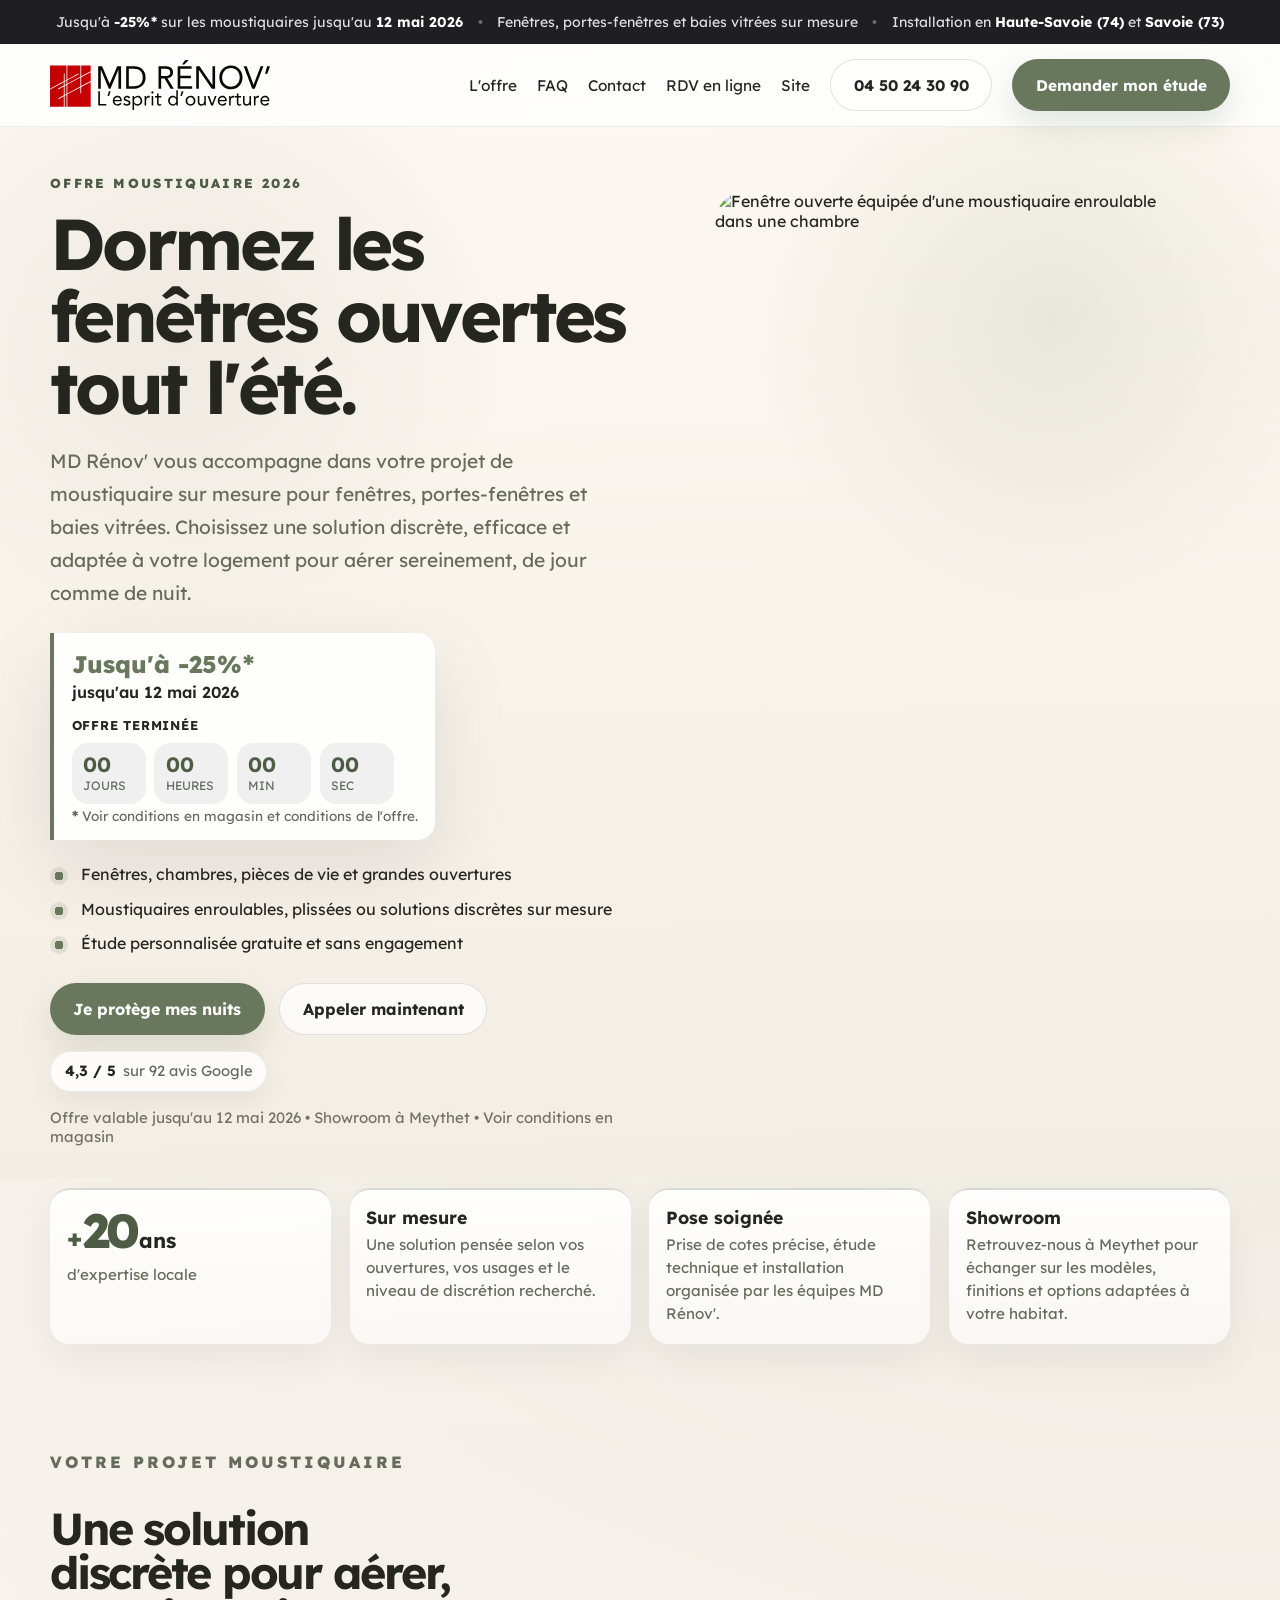
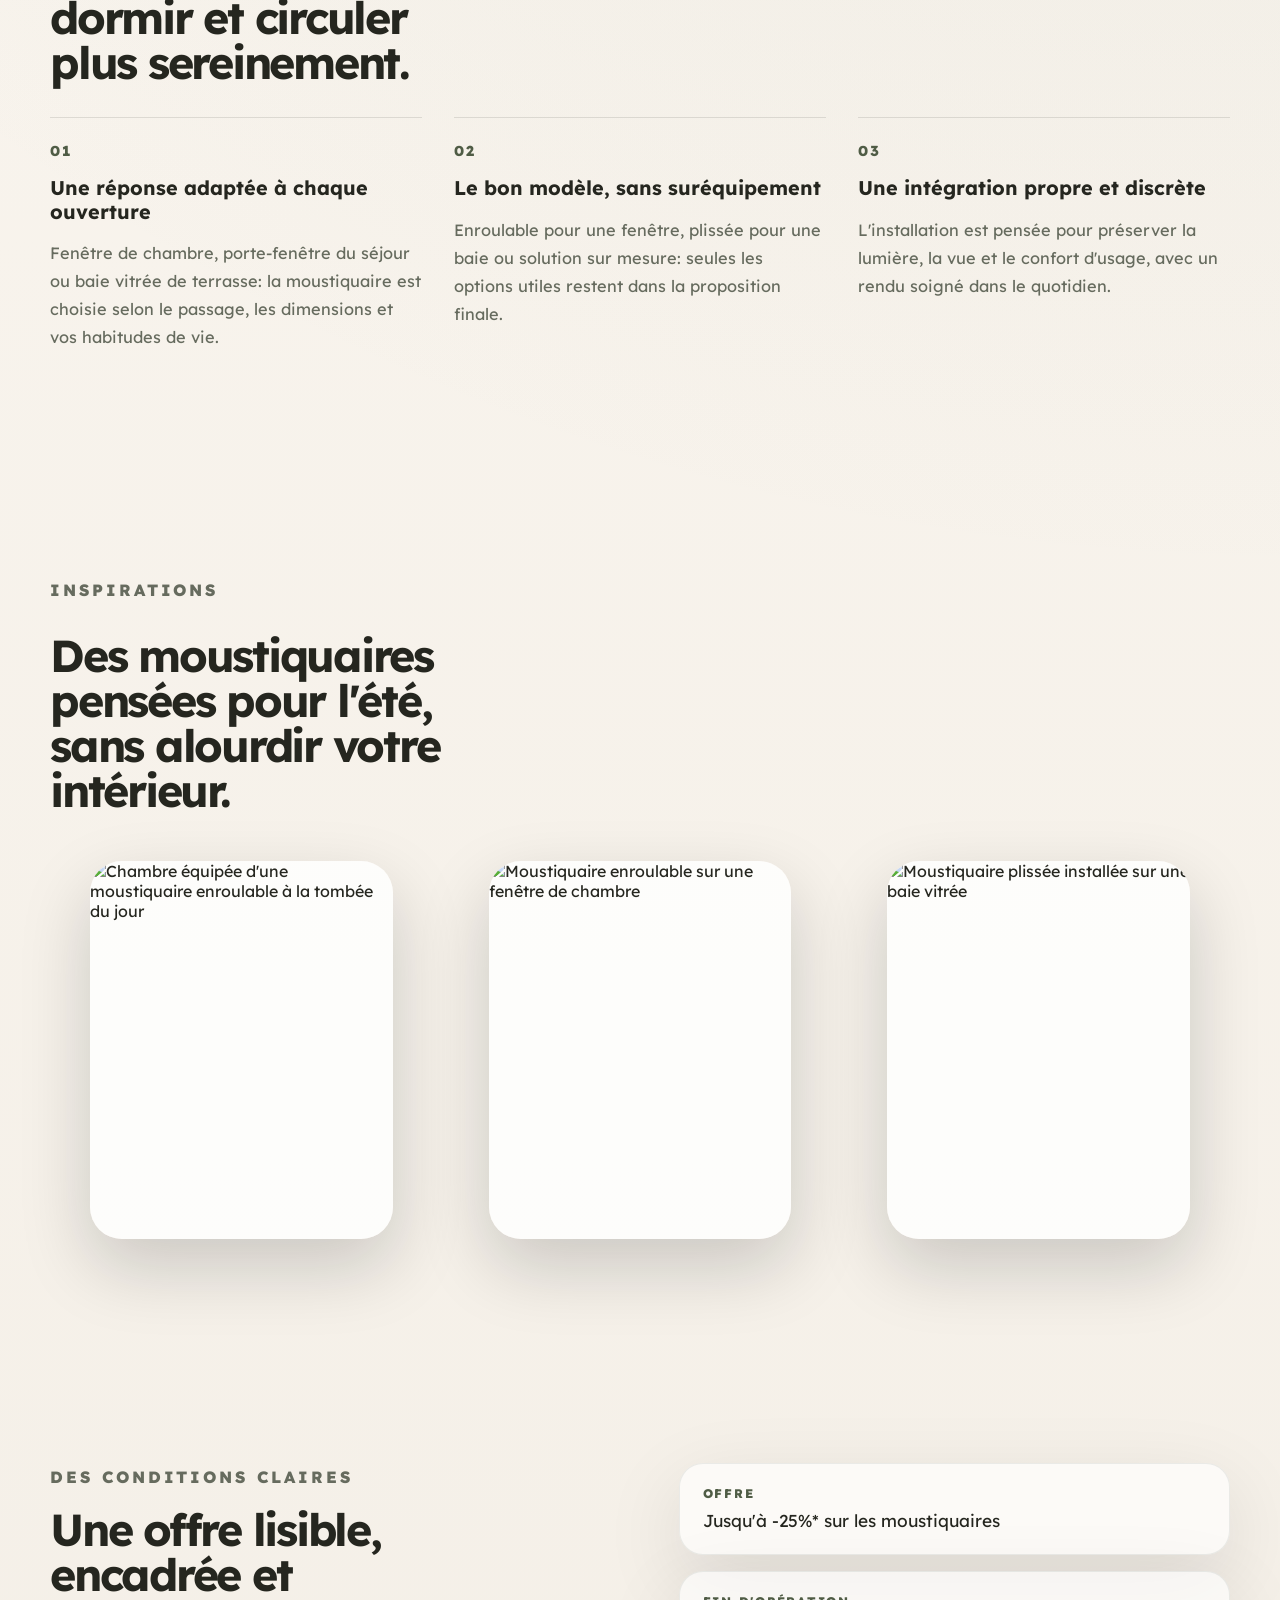
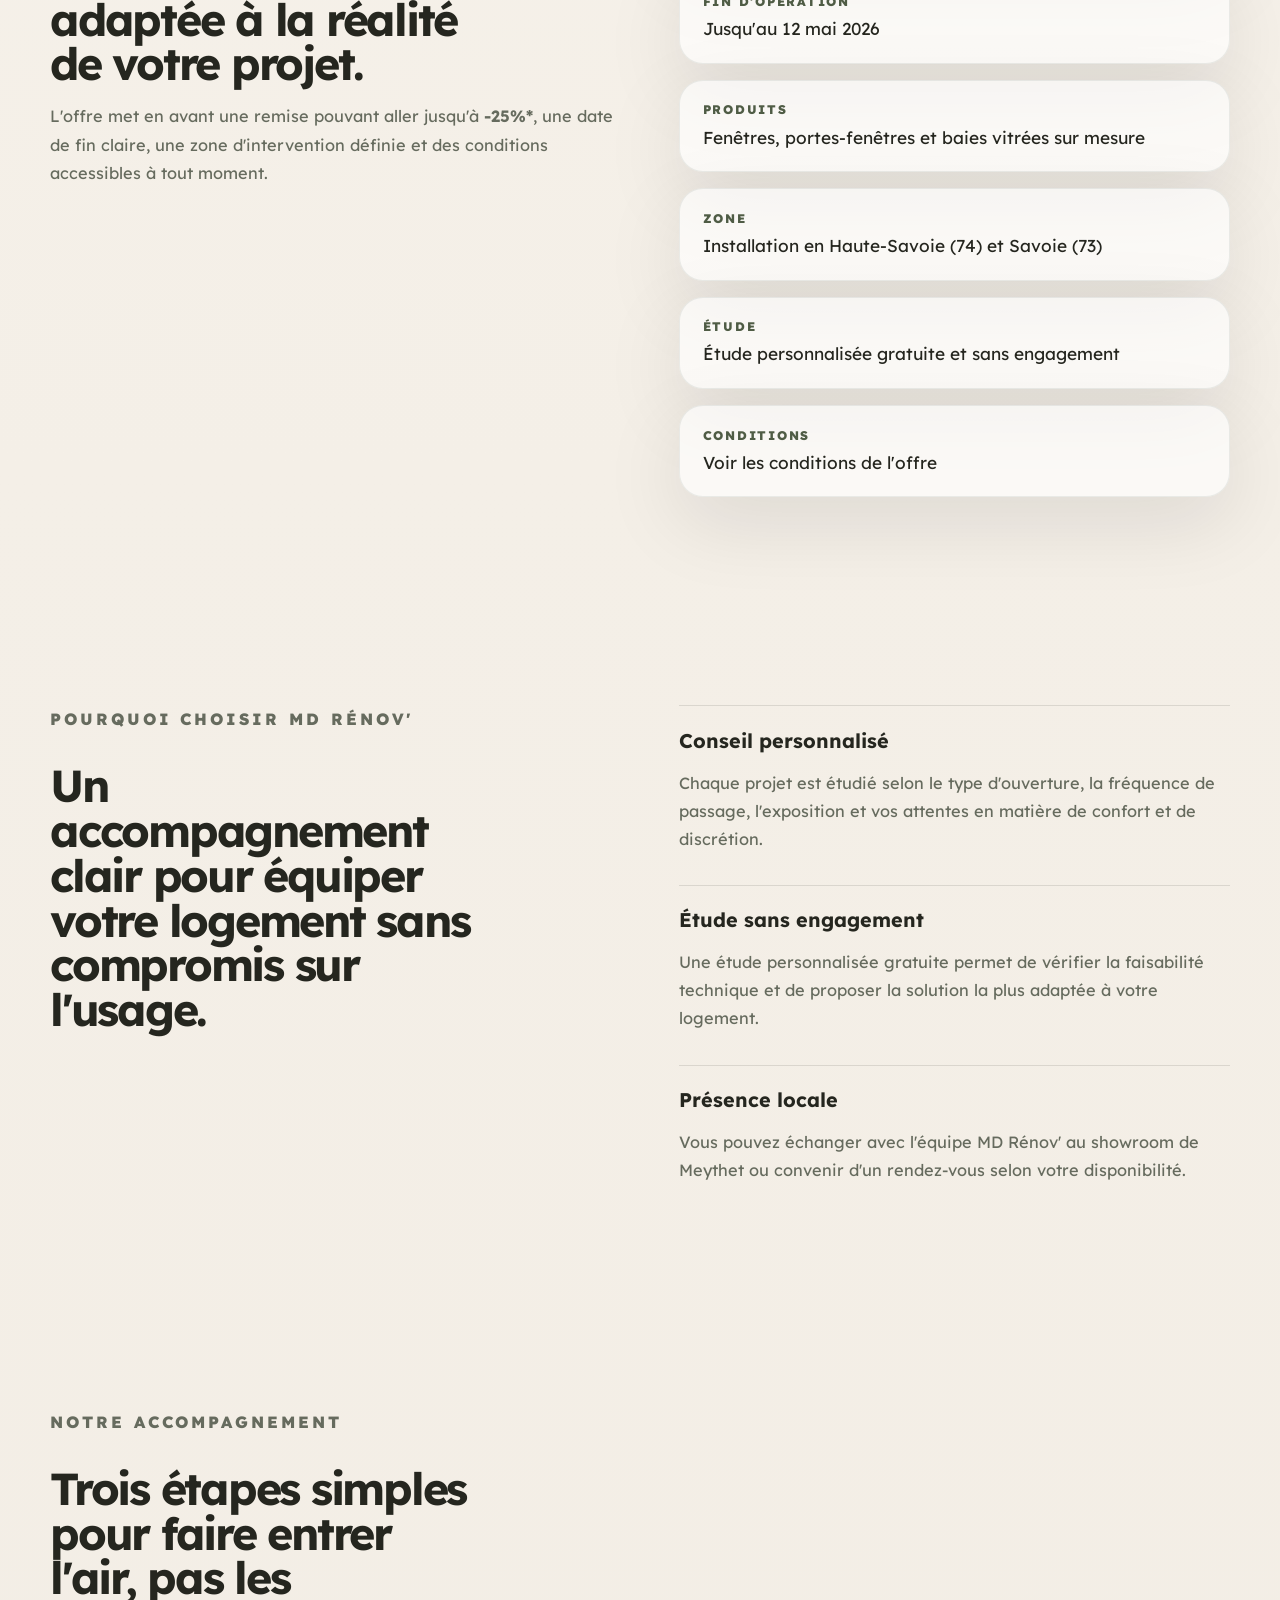
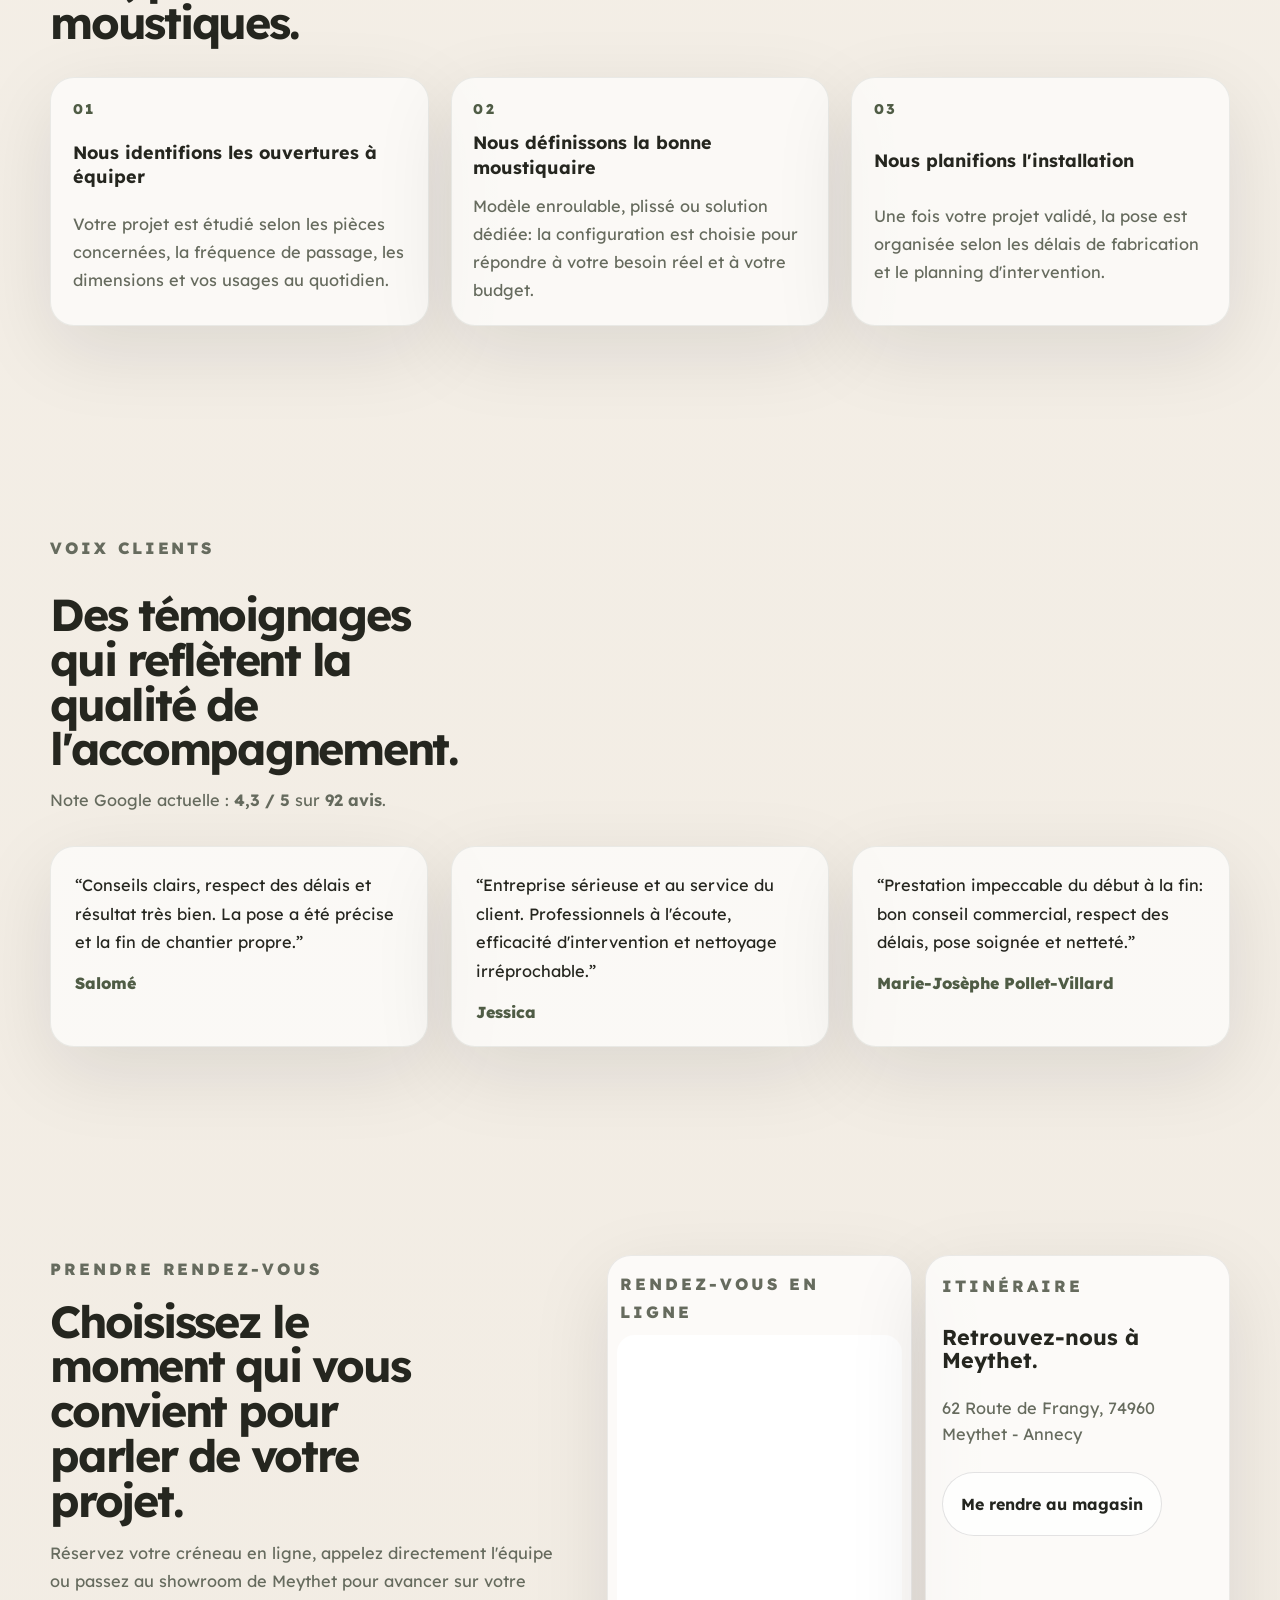
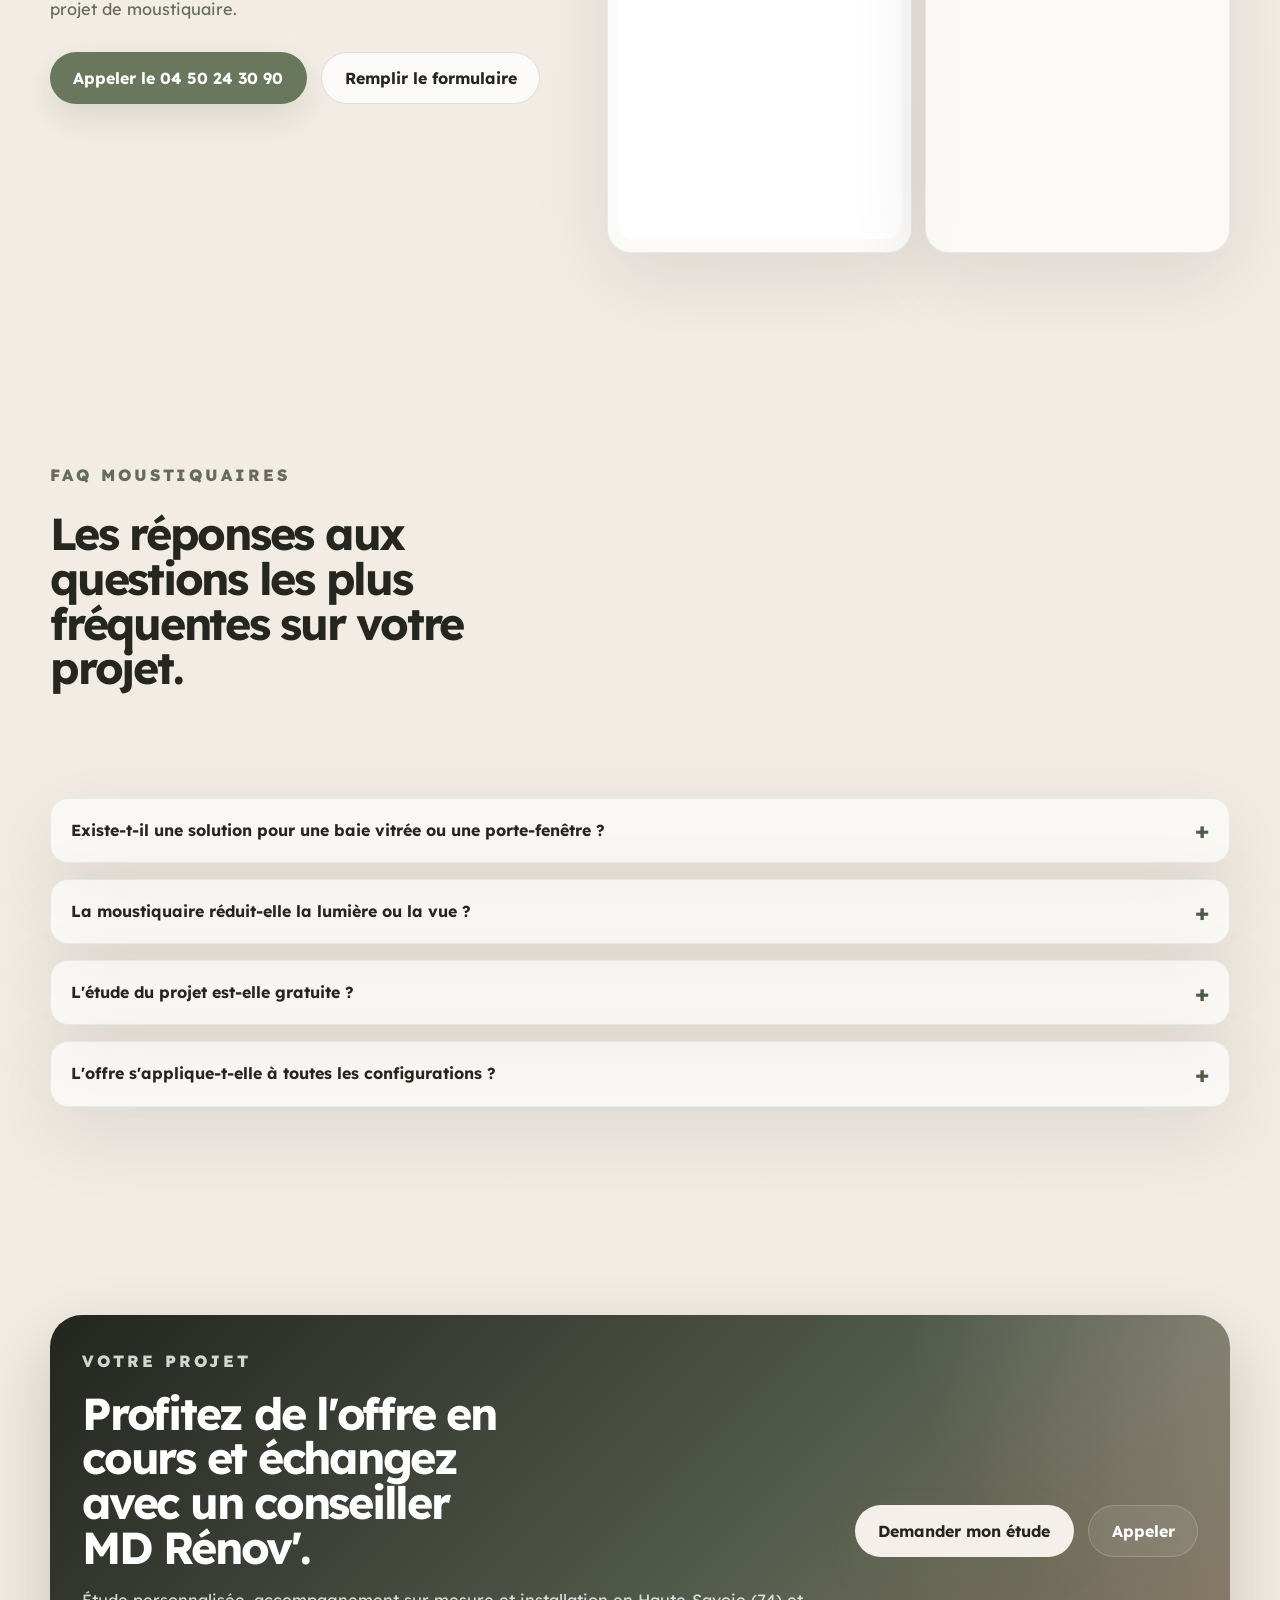
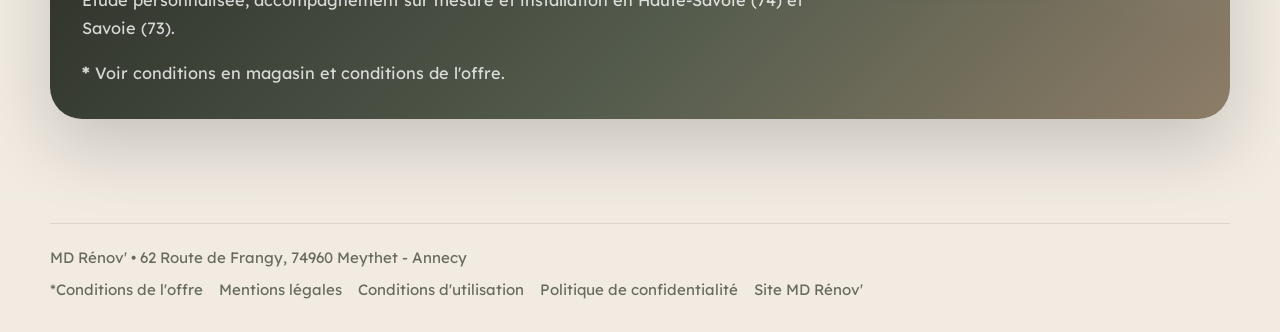
==== index.html @ f440db53 "Add files via upload" ====
﻿<!DOCTYPE html>
<html lang="fr">
  <head>
    <meta charset="utf-8" />
    <meta name="viewport" content="width=device-width, initial-scale=1" />
    <title>Moustiquaires à Annecy et en Savoie | Jusqu'à -25%* | MD Rénov'</title>
    <meta
      name="description"
      content="Jusqu'à -25%* sur les moustiquaires jusqu'au 12 mai 2026. Étude personnalisée, pose sur mesure et accompagnement MD Rénov' en Haute-Savoie (74) et Savoie (73)."
    />
    <meta
      name="keywords"
      content="moustiquaire Annecy, moustiquaire Haute-Savoie, moustiquaire Savoie, moustiquaire enroulable, moustiquaire plissée, moustiquaire sur mesure, MD Renov Annecy"
    />
    <meta name="author" content="MD Rénov'" />
    <meta name="theme-color" content="#5a6654" />
    <meta name="robots" content="index,follow,max-image-preview:large" />
    <link rel="canonical" href="https://moustiquaire-annecy.mdrenov-menuiserie.com/" />
    <meta property="og:locale" content="fr_FR" />
    <meta property="og:type" content="website" />
    <meta
      property="og:title"
      content="Moustiquaires à Annecy et en Savoie | Jusqu'à -25%* | MD Rénov'"
    />
    <meta
      property="og:description"
      content="Jusqu'à -25%* sur les moustiquaires jusqu'au 12 mai 2026. Fenêtres, portes-fenêtres et baies vitrées équipées sur mesure avec MD Rénov'."
    />
    <meta property="og:url" content="https://moustiquaire-annecy.mdrenov-menuiserie.com/" />
    <meta
      property="og:image"
      content="https://moustiquaire-annecy.mdrenov-menuiserie.com/5.png"
    />
    <meta name="twitter:card" content="summary_large_image" />
    <meta
      name="twitter:title"
      content="Moustiquaires à Annecy et en Savoie | Jusqu'à -25%* | MD Rénov'"
    />
    <meta
      name="twitter:description"
      content="Dormez les fenêtres ouvertes tout l'été avec une moustiquaire sur mesure installée par MD Rénov'."
    />
    <meta
      name="twitter:image"
      content="https://moustiquaire-annecy.mdrenov-menuiserie.com/5.png"
    />
    <link rel="icon" type="image/svg+xml" href="./logo-mdr-site.svg" />
    <link rel="shortcut icon" href="./logo-mdr-site.svg" />
    <link rel="preconnect" href="https://fonts.googleapis.com" />
    <link rel="preconnect" href="https://fonts.gstatic.com" crossorigin />
    <link
      href="https://fonts.googleapis.com/css2?family=Lexend:wght@300;400;500;600;700;800&display=swap"
      rel="stylesheet"
    />
    <link rel="stylesheet" href="styles.css" />
    <script type="application/ld+json">
      {
        "@context": "https://schema.org",
        "@graph": [
          {
            "@type": "HomeAndConstructionBusiness",
            "@id": "https://moustiquaire-annecy.mdrenov-menuiserie.com/#business",
            "name": "MD Rénov' Annecy",
            "url": "https://moustiquaire-annecy.mdrenov-menuiserie.com/",
            "telephone": "+33450243090",
            "aggregateRating": {
              "@type": "AggregateRating",
              "ratingValue": "4.3",
              "reviewCount": "92",
              "bestRating": "5"
            },
            "sameAs": [
              "https://www.mdrenov-menuiserie.com",
              "https://www.mdrenov-menuiserie.com/produits/moustiquaires",
              "https://www.mdrenov-menuiserie.com/contact"
            ],
            "address": {
              "@type": "PostalAddress",
              "streetAddress": "62 Route de Frangy",
              "postalCode": "74960",
              "addressLocality": "Meythet - Annecy",
              "addressCountry": "FR"
            },
            "areaServed": ["Haute-Savoie (74)", "Savoie (73)"]
          },
          {
            "@type": "WebPage",
            "@id": "https://moustiquaire-annecy.mdrenov-menuiserie.com/#webpage",
            "url": "https://moustiquaire-annecy.mdrenov-menuiserie.com/",
            "name": "Moustiquaires à Annecy et en Savoie | Jusqu'à -25%* | MD Rénov'",
            "isPartOf": {
              "@id": "https://moustiquaire-annecy.mdrenov-menuiserie.com/#business"
            },
            "inLanguage": "fr-FR"
          },
          {
            "@type": "Service",
            "serviceType": "Fourniture et pose de moustiquaires sur mesure",
            "provider": {
              "@id": "https://moustiquaire-annecy.mdrenov-menuiserie.com/#business"
            },
            "areaServed": ["Haute-Savoie (74)", "Savoie (73)"],
            "offers": {
              "@type": "Offer",
              "availabilityEnds": "2026-05-12",
              "description": "Jusqu'à -25% sur les moustiquaires jusqu'au 12 mai 2026. Voir conditions en magasin."
            }
          }
        ]
      }
    </script>
  </head>
  <body>
    <a class="skip-link" href="#contenu">Aller au contenu</a>

    <div class="offer-bar">
      <div class="container offer-bar__viewport">
        <div class="offer-bar__row">
          <span class="offer-bar__item">
            Jusqu'à
            <strong
              >-25%<a
                class="offer-asterisk"
                href="#conditions-offre-footer"
                aria-label="Voir les conditions de l'offre"
                >*</a
              ></strong
            >
            sur les moustiquaires jusqu'au <strong>12 mai 2026</strong>
          </span>
          <span class="offer-bar__dot" aria-hidden="true">•</span>
          <span class="offer-bar__item">Fenêtres, portes-fenêtres et baies vitrées sur mesure</span>
          <span class="offer-bar__dot" aria-hidden="true">•</span>
          <span class="offer-bar__item"
            >Installation en <strong>Haute-Savoie (74)</strong> et
            <strong>Savoie (73)</strong></span
          >
        </div>
        <div class="offer-bar__row offer-bar__row--clone" aria-hidden="true">
          <span class="offer-bar__item">
            Jusqu'à
            <strong
              >-25%<a
                class="offer-asterisk"
                href="#conditions-offre-footer"
                tabindex="-1"
                aria-label="Voir les conditions de l'offre"
                >*</a
              ></strong
            >
            sur les moustiquaires jusqu'au <strong>12 mai 2026</strong>
          </span>
          <span class="offer-bar__dot" aria-hidden="true">•</span>
          <span class="offer-bar__item">Fenêtres, portes-fenêtres et baies vitrées sur mesure</span>
          <span class="offer-bar__dot" aria-hidden="true">•</span>
          <span class="offer-bar__item"
            >Installation en <strong>Haute-Savoie (74)</strong> et
            <strong>Savoie (73)</strong></span
          >
        </div>
      </div>
    </div>

    <header class="site-header" id="top">
      <div class="container header-row">
        <a class="brand" href="#top" aria-label="Retour en haut">
          <img src="./logo-mdr-site.svg" alt="Logo MD Rénov'" width="241" height="54" />
        </a>

        <nav class="nav" aria-label="Navigation principale">
          <a href="#offre">L'offre</a>
          <a href="#faq">FAQ</a>
          <a href="#contact">Contact</a>
          <a href="#agendize">RDV en ligne</a>
          <a href="https://www.mdrenov-menuiserie.com" target="_blank" rel="noopener noreferrer">Site</a>
          <a class="button button--ghost" href="tel:+33450243090">04 50 24 30 90</a>
          <a class="button button--primary" href="#agendize">Demander mon étude</a>
        </nav>
      </div>
    </header>

    <main id="contenu">
      <section class="hero">
        <div class="hero-backdrop" aria-hidden="true"></div>
        <div class="container hero-grid">
          <div class="hero-copy reveal">
            <p class="eyebrow">Offre moustiquaire 2026</p>
            <h1>Dormez les fenêtres ouvertes tout l'été.</h1>
            <p class="hero-lead">
              MD Rénov' vous accompagne dans votre projet de moustiquaire sur mesure
              pour fenêtres, portes-fenêtres et baies vitrées. Choisissez une solution
              discrète, efficace et adaptée à votre logement pour aérer sereinement,
              de jour comme de nuit.
            </p>
            <div class="offer-box">
              <p class="offer-box__value">
                Jusqu'à -25%<a
                  class="offer-asterisk"
                  href="#conditions-offre-footer"
                  aria-label="Voir les conditions de l'offre"
                  >*</a
                >
              </p>
              <p class="offer-box__date">jusqu'au 12 mai 2026</p>
              <div
                class="countdown"
                data-countdown="2026-05-12T23:59:59+02:00"
                aria-label="Temps restant avant la fin de l'offre"
              >
                <p class="countdown__label">Fin de l'offre dans</p>
                <div class="countdown__grid">
                  <div class="countdown__item">
                    <strong data-countdown-unit="days">00</strong>
                    <span>jours</span>
                  </div>
                  <div class="countdown__item">
                    <strong data-countdown-unit="hours">00</strong>
                    <span>heures</span>
                  </div>
                  <div class="countdown__item">
                    <strong data-countdown-unit="minutes">00</strong>
                    <span>min</span>
                  </div>
                  <div class="countdown__item">
                    <strong data-countdown-unit="seconds">00</strong>
                    <span>sec</span>
                  </div>
                </div>
              </div>
              <p class="offer-box__legal">
                <a class="offer-asterisk-inline" href="#conditions-offre-footer">*</a>
                Voir conditions en magasin et
                <a href="/conditions-offre">conditions de l'offre</a>.
              </p>
            </div>
            <ul class="hero-points">
              <li>Fenêtres, chambres, pièces de vie et grandes ouvertures</li>
              <li>Moustiquaires enroulables, plissées ou solutions discrètes sur mesure</li>
              <li>Étude personnalisée gratuite et sans engagement</li>
            </ul>
            <div class="hero-actions">
              <a class="button button--primary" href="#agendize">Je protège mes nuits</a>
              <a class="button button--ghost" href="tel:+33450243090">Appeler maintenant</a>
            </div>
            <p class="hero-proof">
              <strong>4,3 / 5</strong>
              <span>sur 92 avis Google</span>
            </p>
            <p class="microcopy">
              Offre valable jusqu'au 12 mai 2026 • Showroom à Meythet • Voir
              conditions en magasin
            </p>
          </div>

          <div class="hero-media reveal">
            <figure class="media-card media-card--hero media-card--plain">
              <img
                src="./5.png"
                alt="Fenêtre ouverte équipée d'une moustiquaire enroulable dans une chambre"
                width="960"
                height="1200"
                fetchpriority="high"
              />
            </figure>
          </div>
        </div>
      </section>

      <section class="trust-strip">
        <div class="container trust-grid">
          <article class="trust-item trust-item--count reveal">
            <div class="trust-item__visual trust-counter" aria-hidden="true">
              <span class="trust-counter__plus">+</span>
              <strong class="trust-counter__value" data-countup="20">0</strong>
              <span class="trust-counter__label">ans</span>
            </div>
            <p class="trust-item__text">d'expertise locale</p>
          </article>
          <article class="trust-item reveal">
            <p class="trust-item__title">Sur mesure</p>
            <p class="trust-item__text">
              Une solution pensée selon vos ouvertures, vos usages et le niveau de discrétion
              recherché.
            </p>
          </article>
          <article class="trust-item reveal">
            <p class="trust-item__title">Pose soignée</p>
            <p class="trust-item__text">
              Prise de cotes précise, étude technique et installation organisée par les équipes
              MD Rénov'.
            </p>
          </article>
          <article class="trust-item reveal">
            <p class="trust-item__title">Showroom</p>
            <p class="trust-item__text">
              Retrouvez-nous à Meythet pour échanger sur les modèles, finitions et options
              adaptées à votre habitat.
            </p>
          </article>
        </div>
      </section>

      <section class="section" id="offre">
        <div class="container">
          <div class="section-intro reveal">
            <p class="eyebrow">Votre projet moustiquaire</p>
            <h2>Une solution discrète pour aérer, dormir et circuler plus sereinement.</h2>
          </div>
          <div class="offer-layout">
            <article class="offer-block reveal">
              <span class="step">01</span>
              <h3>Une réponse adaptée à chaque ouverture</h3>
              <p>
                Fenêtre de chambre, porte-fenêtre du séjour ou baie vitrée de terrasse:
                la moustiquaire est choisie selon le passage, les dimensions et vos habitudes
                de vie.
              </p>
            </article>
            <article class="offer-block reveal">
              <span class="step">02</span>
              <h3>Le bon modèle, sans suréquipement</h3>
              <p>
                Enroulable pour une fenêtre, plissée pour une baie ou solution sur mesure:
                seules les options utiles restent dans la proposition finale.
              </p>
            </article>
            <article class="offer-block reveal">
              <span class="step">03</span>
              <h3>Une intégration propre et discrète</h3>
              <p>
                L'installation est pensée pour préserver la lumière, la vue et le confort
                d'usage, avec un rendu soigné dans le quotidien.
              </p>
            </article>
          </div>
        </div>
      </section>

      <section class="section section--gallery">
        <div class="container">
          <div class="section-intro reveal">
            <p class="eyebrow">Inspirations</p>
            <h2>Des moustiquaires pensées pour l'été, sans alourdir votre intérieur.</h2>
          </div>
          <div class="campaign-grid reveal">
            <figure class="media-card campaign-card">
              <img
                src="./6.png"
                alt="Chambre équipée d'une moustiquaire enroulable à la tombée du jour"
                width="960"
                height="1200"
                loading="lazy"
              />
            </figure>
            <figure class="media-card campaign-card">
              <img
                src="./5.png"
                alt="Moustiquaire enroulable sur une fenêtre de chambre"
                width="960"
                height="1200"
                loading="lazy"
              />
            </figure>
            <figure class="media-card campaign-card">
              <img
                src="./4.png"
                alt="Moustiquaire plissée installée sur une baie vitrée"
                width="960"
                height="1200"
                loading="lazy"
              />
            </figure>
          </div>
        </div>
      </section>

      <section class="section section--split">
        <div class="container split-grid">
          <div class="split-copy reveal">
            <p class="eyebrow">Des conditions claires</p>
            <h2>Une offre lisible, encadrée et adaptée à la réalité de votre projet.</h2>
            <p>
              L'offre met en avant une remise pouvant aller jusqu'à
              <strong>-25%*</strong>, une date de fin claire, une zone d'intervention
              définie et des conditions accessibles à tout moment.
            </p>
          </div>
          <dl class="specs-list reveal">
            <div><dt>Offre</dt><dd>Jusqu'à -25%* sur les moustiquaires</dd></div>
            <div><dt>Fin d'opération</dt><dd>Jusqu'au 12 mai 2026</dd></div>
            <div><dt>Produits</dt><dd>Fenêtres, portes-fenêtres et baies vitrées sur mesure</dd></div>
            <div><dt>Zone</dt><dd>Installation en Haute-Savoie (74) et Savoie (73)</dd></div>
            <div><dt>Étude</dt><dd>Étude personnalisée gratuite et sans engagement</dd></div>
            <div><dt>Conditions</dt><dd><a href="/conditions-offre">Voir les conditions de l'offre</a></dd></div>
          </dl>
        </div>
      </section>

      <section class="section" id="reassurance">
        <div class="container proof-grid">
          <div class="section-intro reveal">
            <p class="eyebrow">Pourquoi choisir MD Rénov'</p>
            <h2>Un accompagnement clair pour équiper votre logement sans compromis sur l'usage.</h2>
          </div>
          <div class="proof-points">
            <article class="proof-item reveal">
              <h3>Conseil personnalisé</h3>
              <p>
                Chaque projet est étudié selon le type d'ouverture, la fréquence de passage,
                l'exposition et vos attentes en matière de confort et de discrétion.
              </p>
            </article>
            <article class="proof-item reveal">
              <h3>Étude sans engagement</h3>
              <p>
                Une étude personnalisée gratuite permet de vérifier la faisabilité technique et
                de proposer la solution la plus adaptée à votre logement.
              </p>
            </article>
            <article class="proof-item reveal">
              <h3>Présence locale</h3>
              <p>
                Vous pouvez échanger avec l'équipe MD Rénov' au showroom de Meythet ou convenir
                d'un rendez-vous selon votre disponibilité.
              </p>
            </article>
          </div>
        </div>
      </section>

      <section class="section">
        <div class="container">
          <div class="section-intro reveal">
            <p class="eyebrow">Notre accompagnement</p>
            <h2>Trois étapes simples pour faire entrer l'air, pas les moustiques.</h2>
          </div>
          <ol class="journey-steps">
            <li class="reveal">
              <strong>Nous identifions les ouvertures à équiper</strong>
              <span>Votre projet est étudié selon les pièces concernées, la fréquence de passage,
                les dimensions et vos usages au quotidien.</span>
            </li>
            <li class="reveal">
              <strong>Nous définissons la bonne moustiquaire</strong>
              <span>Modèle enroulable, plissé ou solution dédiée: la configuration est choisie pour
                répondre à votre besoin réel et à votre budget.</span>
            </li>
            <li class="reveal">
              <strong>Nous planifions l'installation</strong>
              <span>Une fois votre projet validé, la pose est organisée selon les délais de
                fabrication et le planning d'intervention.</span>
            </li>
          </ol>
        </div>
      </section>

      <section class="section">
        <div class="container">
          <div class="section-intro reveal">
            <p class="eyebrow">Voix clients</p>
            <h2>Des témoignages qui reflètent la qualité de l'accompagnement.</h2>
            <p class="section-note">Note Google actuelle : <strong>4,3 / 5</strong> sur <strong>92 avis</strong>.</p>
          </div>
          <div class="review-list">
            <blockquote class="review reveal">
              <p>“Conseils clairs, respect des délais et résultat très bien. La pose a été précise et la fin de chantier propre.”</p>
              <footer>Salomé</footer>
            </blockquote>
            <blockquote class="review reveal">
              <p>“Entreprise sérieuse et au service du client. Professionnels à l'écoute, efficacité d'intervention et nettoyage irréprochable.”</p>
              <footer>Jessica</footer>
            </blockquote>
            <blockquote class="review reveal">
              <p>“Prestation impeccable du début à la fin: bon conseil commercial, respect des délais, pose soignée et netteté.”</p>
              <footer>Marie-Josèphe Pollet-Villard</footer>
            </blockquote>
          </div>
        </div>
      </section>

      <section class="section section--split" id="rendezvous">
        <div class="container split-grid split-grid--contact">
          <div class="split-copy reveal">
            <p class="eyebrow">Prendre rendez-vous</p>
            <h2>Choisissez le moment qui vous convient pour parler de votre projet.</h2>
            <p>
              Réservez votre créneau en ligne, appelez directement l'équipe ou passez au showroom
              de Meythet pour avancer sur votre projet de moustiquaire.
            </p>
            <div class="hero-actions">
              <a class="button button--primary" href="tel:+33450243090">Appeler le 04 50 24 30 90</a>
              <a
                class="button button--ghost"
                href="https://www.mdrenov-menuiserie.com/contact#Contact-Form"
                target="_blank"
                rel="noopener noreferrer"
              >
                Remplir le formulaire
              </a>
            </div>
          </div>
          <div class="contact-stack" id="contact">
            <div class="widget-shell reveal" id="agendize">
              <div class="contact-card__copy">
                <p class="eyebrow">Rendez-vous en ligne</p>
              </div>
              <iframe
                class="agendize-frame"
                src="https://france.agendize.com/web/widget/?c=MDRENOV_Annecy&amp;cs=false&amp;lang=fr&amp;source=web"
                title="Prendre rendez-vous en ligne avec MD Rénov'"
                loading="lazy"
              ></iframe>
            </div>
            <div class="map-card reveal">
              <div class="map-card__copy">
                <p class="eyebrow">Itinéraire</p>
                <h3>Retrouvez-nous à Meythet.</h3>
                <p>62 Route de Frangy, 74960 Meythet - Annecy</p>
                <a
                  class="button button--ghost map-card__button"
                  href="https://www.google.com/maps/dir/?api=1&amp;destination=MD%20R%C3%A9nov%2062%20Route%20de%20Frangy%2074960%20Meythet%20Annecy"
                  target="_blank"
                  rel="noopener noreferrer"
                >
                  Me rendre au magasin
                </a>
              </div>
              <div class="map-embed">
                <iframe
                  src="https://www.google.com/maps/embed?pb=!1m18!1m12!1m3!1d2775.3961904452512!2d6.086838576523987!3d45.92338077108507!2m3!1f0!2f0!3f0!3m2!1i1024!2i768!4f13.1!3m3!1m2!1s0x478b850529d1b97f%3A0x77434beec9374a97!2sMD%20R%C3%A9nov&#39;!5e0!3m2!1sfr!2sfr!4v1776953611642!5m2!1sfr!2sfr"
                  title="Plan du showroom MD Rénov' à Meythet"
                  loading="lazy"
                  referrerpolicy="no-referrer-when-downgrade"
                  allowfullscreen
                ></iframe>
              </div>
            </div>
          </div>
        </div>
      </section>

      <section class="section" id="faq">
        <div class="container">
          <div class="section-intro reveal">
            <p class="eyebrow">FAQ moustiquaires</p>
            <h2>Les réponses aux questions les plus fréquentes sur votre projet.</h2>
          </div>
          <div class="faq-list">
            <details class="faq-item reveal">
              <summary>Quelle moustiquaire choisir pour une fenêtre ?</summary>
              <p>Le choix dépend des dimensions, de la fréquence d'ouverture et du niveau de discrétion recherché. L'étude personnalisée permet de définir la solution la plus adaptée à votre fenêtre.</p>
            </details>
            <details class="faq-item reveal">
              <summary>Existe-t-il une solution pour une baie vitrée ou une porte-fenêtre ?</summary>
              <p>Oui. Selon le passage attendu et la largeur à couvrir, une moustiquaire plissée ou une solution sur mesure peut être proposée pour conserver un usage fluide au quotidien.</p>
            </details>
            <details class="faq-item reveal">
              <summary>La moustiquaire réduit-elle la lumière ou la vue ?</summary>
              <p>Les modèles sont pensés pour rester discrets et préserver le confort visuel. La solution retenue dépend du type d'ouverture et du rendu souhaité.</p>
            </details>
            <details class="faq-item reveal">
              <summary>L'étude du projet est-elle gratuite ?</summary>
              <p>Oui. Une étude personnalisée gratuite et sans engagement permet d'analyser la faisabilité technique, les ouvertures à équiper et la solution la plus adaptée à votre habitation.</p>
            </details>
            <details class="faq-item reveal">
              <summary>L'offre s'applique-t-elle à toutes les configurations ?</summary>
              <p>La remise peut aller jusqu'à -25 % selon le type d'ouverture, les dimensions, la configuration du projet, le modèle choisi, les options et les contraintes techniques d'installation. Toutes les configurations ne sont donc pas nécessairement éligibles à la remise maximale.</p>
            </details>
          </div>
        </div>
      </section>

      <section class="section">
        <div class="container cta-box reveal">
          <div>
            <p class="eyebrow">Votre projet</p>
            <h2>Profitez de l'offre en cours et échangez avec un conseiller MD Rénov'.</h2>
            <p>Étude personnalisée, accompagnement sur mesure et installation en Haute-Savoie (74) et Savoie (73).</p>
            <p class="cta-legal">
              <a class="offer-asterisk-inline" href="#conditions-offre-footer">*</a>
              Voir conditions en magasin et
              <a href="/conditions-offre">conditions de l'offre</a>.
            </p>
          </div>
          <div class="cta-actions">
            <a class="button button--primary" href="#agendize">Demander mon étude</a>
            <a class="button button--ghost" href="tel:+33450243090">Appeler</a>
          </div>
        </div>
      </section>

      <footer class="site-footer">
        <div class="container site-footer__row">
          <p>MD Rénov' • 62 Route de Frangy, 74960 Meythet - Annecy</p>
          <div class="site-footer__links">
            <a id="conditions-offre-footer" href="/conditions-offre">*Conditions de l'offre</a>
            <a href="/mentions-legales">Mentions légales</a>
            <a href="/conditions-utilisation">Conditions d'utilisation</a>
            <a href="/politique-confidentialite">Politique de confidentialité</a>
            <a href="https://www.mdrenov-menuiserie.com" target="_blank" rel="noopener noreferrer">
              Site MD Rénov'
            </a>
          </div>
        </div>
      </footer>
    </main>

    <div class="mobile-bar">
      <a href="#agendize">Étude gratuite</a>
      <a href="tel:+33450243090">Appeler</a>
    </div>

    <script src="script.js"></script>
  </body>
</html>
---- styles.css ----
:root {
  --pine: #23251f;
  --pine-deep: #171913;
  --sand: #f4f0e9;
  --sand-strong: #ebe4d8;
  --sand-line: rgba(35, 37, 31, 0.12);
  --terracotta: #69785d;
  --terracotta-deep: #4f5c45;
  --ink: #25261f;
  --muted: #666b5e;
  --white: #fff;
  --shadow-soft: 0 24px 80px rgba(19, 20, 28, 0.1);
  --shadow-strong: 0 28px 70px rgba(12, 14, 20, 0.18);
  --radius-xl: 32px;
  --radius-lg: 24px;
  --radius-md: 18px;
  --container: 1180px;
}

*,
*::before,
*::after {
  box-sizing: border-box;
}

html {
  scroll-behavior: smooth;
}

body {
  margin: 0;
  min-width: 320px;
  font-family: "Lexend", sans-serif;
  color: var(--ink);
  background:
    radial-gradient(circle at top right, rgba(105, 120, 93, 0.12), transparent 26%),
    linear-gradient(180deg, #fbf7f1 0%, #f4efe7 44%, #f1ebe2 100%);
}

a {
  color: inherit;
  text-decoration: none;
}

.container {
  width: min(calc(100% - 2rem), var(--container));
  margin: 0 auto;
}

.skip-link {
  position: fixed;
  top: 1rem;
  left: 1rem;
  z-index: 50;
  padding: 0.85rem 1rem;
  border-radius: 999px;
  color: var(--white);
  background: var(--pine);
  transform: translateY(-180%);
  transition: transform 160ms ease;
}

.skip-link:focus {
  transform: translateY(0);
}

.offer-bar {
  background: #1f1f23;
  color: rgba(255, 255, 255, 0.86);
}

.offer-bar__viewport {
  display: flex;
  align-items: center;
  justify-content: center;
  gap: 2rem;
  overflow: hidden;
}

.offer-bar__row {
  display: flex;
  flex-wrap: nowrap;
  gap: 0.9rem;
  align-items: center;
  justify-content: flex-start;
  min-height: 44px;
  padding: 0.45rem 0;
  font-size: 0.88rem;
  line-height: 1.35;
  flex: 0 0 auto;
  min-width: max-content;
}

.offer-bar__item,
.offer-bar__dot {
  white-space: nowrap;
}

.offer-bar__dot {
  opacity: 0.42;
}

.offer-asterisk,
.offer-asterisk-inline {
  color: inherit;
  text-decoration: none;
}

.offer-asterisk {
  margin-left: 1px;
}

.offer-asterisk-inline {
  font-weight: 800;
}

.offer-bar strong {
  color: var(--white);
}

.offer-bar__row--clone {
  display: none;
}

.site-header {
  position: sticky;
  top: 0;
  z-index: 30;
  backdrop-filter: blur(18px);
  background: rgba(255, 255, 255, 0.88);
  border-bottom: 1px solid rgba(31, 31, 35, 0.08);
}

.header-row {
  display: flex;
  align-items: center;
  justify-content: space-between;
  gap: 1rem;
  min-height: 82px;
}

.brand {
  display: inline-flex;
  align-items: center;
  max-width: 220px;
}

.brand img {
  width: 100%;
  height: auto;
  display: block;
}

.nav {
  display: flex;
  align-items: center;
  gap: 1.25rem;
  font-size: 0.96rem;
}

.button {
  display: inline-flex;
  align-items: center;
  justify-content: center;
  min-height: 52px;
  padding: 0.95rem 1.4rem;
  border: 1px solid transparent;
  border-radius: 999px;
  font-weight: 700;
  transition:
    transform 180ms ease,
    box-shadow 180ms ease,
    border-color 180ms ease,
    background-color 180ms ease;
}

.button:hover,
.button:focus-visible {
  transform: translateY(-2px);
}

.button--primary {
  color: var(--white);
  background: var(--terracotta);
  box-shadow: 0 14px 32px rgba(105, 120, 93, 0.18);
}

.button--ghost {
  color: var(--pine);
  background: rgba(255, 255, 255, 0.72);
  border-color: rgba(31, 31, 35, 0.12);
}

.hero {
  position: relative;
  overflow: clip;
  padding: 3rem 0 2rem;
}

.hero-backdrop {
  position: absolute;
  inset: 0;
  background:
    radial-gradient(circle at 82% 18%, rgba(105, 120, 93, 0.12), transparent 22%),
    radial-gradient(circle at 14% 18%, rgba(98, 88, 73, 0.08), transparent 24%),
    linear-gradient(180deg, rgba(252, 248, 241, 0.98), rgba(243, 237, 228, 0.95));
}

.hero-grid {
  position: relative;
  z-index: 1;
  display: grid;
  grid-template-columns: minmax(0, 1.02fr) minmax(380px, 0.98fr);
  align-items: start;
  gap: 3rem;
  min-height: auto;
}

.eyebrow {
  margin: 0 0 1rem;
  color: var(--terracotta-deep);
  font-size: 0.82rem;
  font-weight: 800;
  letter-spacing: 0.18em;
  text-transform: uppercase;
}

h1,
h2 {
  margin: 0;
  font-family: "Lexend", sans-serif;
  font-weight: 700;
  line-height: 1;
  letter-spacing: -0.05em;
}

h1 {
  max-width: 12ch;
  font-size: clamp(2.4rem, 5.8vw, 4.5rem);
}

h2 {
  max-width: 14ch;
  font-size: clamp(1.95rem, 3.5vw, 3.5rem);
}

h3 {
  margin: 0;
  font-size: 1.24rem;
  line-height: 1.18;
}

.hero-lead,
.section p,
.faq-item p,
.journey-steps span {
  color: var(--muted);
  line-height: 1.72;
  font-size: 1.02rem;
}

.hero-lead {
  max-width: 56ch;
  margin: 1.4rem 0 0;
  font-size: clamp(1.05rem, 1.9vw, 1.2rem);
}

.offer-box {
  display: inline-grid;
  gap: 0.2rem;
  margin-top: 1.4rem;
  padding: 1rem 1.1rem;
  border-left: 4px solid var(--terracotta);
  border-radius: 0 18px 18px 0;
  background: rgba(255, 255, 255, 0.9);
  box-shadow: var(--shadow-soft);
}

.offer-box__value,
.offer-box__date,
.offer-box__legal {
  margin: 0;
}

.offer-box__value {
  color: var(--terracotta);
  font-size: 1.5rem;
  font-weight: 800;
}

.offer-box__date {
  color: var(--ink);
  font-weight: 600;
}

.offer-box__legal {
  color: var(--muted);
  font-size: 0.85rem;
}

.countdown {
  display: grid;
  gap: 0.6rem;
  margin-top: 0.75rem;
}

.countdown__label {
  margin: 0;
  color: var(--ink);
  font-size: 0.8rem;
  font-weight: 700;
  letter-spacing: 0.06em;
  text-transform: uppercase;
}

.countdown__grid {
  display: flex;
  flex-wrap: wrap;
  gap: 0.55rem;
}

.countdown__item {
  min-width: 74px;
  padding: 0.7rem 0.7rem;
  border-radius: 16px;
  background: rgba(31, 31, 35, 0.06);
}

.countdown__item strong,
.countdown__item span {
  display: block;
}

.countdown__item strong {
  color: var(--terracotta-deep);
  font-size: 1.3rem;
  line-height: 1;
}

.countdown__item span {
  margin-top: 0.2rem;
  color: var(--muted);
  font-size: 0.76rem;
  text-transform: uppercase;
}

.hero-points {
  display: grid;
  gap: 0.85rem;
  margin: 1.5rem 0 0;
  padding: 0;
  list-style: none;
}

.hero-points li {
  display: grid;
  grid-template-columns: 18px 1fr;
  gap: 0.8rem;
}

.hero-points li::before {
  content: "";
  width: 18px;
  height: 18px;
  border-radius: 50%;
  margin-top: 0.18rem;
  background:
    radial-gradient(circle at center, var(--terracotta) 0 34%, transparent 35%),
    rgba(105, 120, 93, 0.14);
}

.hero-actions,
.cta-actions {
  display: flex;
  flex-wrap: wrap;
  gap: 0.9rem;
  margin-top: 1.8rem;
}

.microcopy {
  margin: 1rem 0 0;
  color: #717365;
  font-size: 0.94rem;
}

.hero-proof {
  display: inline-flex;
  flex-wrap: wrap;
  align-items: center;
  gap: 0.45rem;
  margin: 1rem 0 0;
  padding: 0.55rem 0.85rem;
  border-radius: 999px;
  background: rgba(255, 255, 255, 0.82);
  border: 1px solid rgba(36, 49, 38, 0.08);
  box-shadow: 0 10px 28px rgba(22, 24, 32, 0.06);
  color: var(--muted);
  font-size: 0.92rem;
  line-height: 1.4;
}

.hero-proof strong {
  color: var(--ink);
}

.section-note {
  margin: 0.1rem 0 0;
  color: var(--muted);
  font-size: 0.98rem;
}

.hero-media,
.showroom-card,
.review,
.journey-steps li,
.faq-item,
.specs-list div {
  background: rgba(255, 255, 255, 0.64);
  border: 1px solid rgba(36, 49, 38, 0.08);
  box-shadow: var(--shadow-soft);
}

.hero-media {
  background: transparent;
  border: 0;
  box-shadow: none;
  align-self: start;
}

.showroom-row span,
.contact-card__label,
.benefit-card__index {
  display: block;
  color: #7b8074;
  font-size: 0.78rem;
  font-weight: 800;
  letter-spacing: 0.12em;
  text-transform: uppercase;
}

.awning {
  position: absolute;
  left: 50%;
  top: 176px;
  width: min(88%, 520px);
  transform: translateX(-50%);
}

.awning-bar {
  height: 12px;
  width: 74%;
  margin-left: auto;
  border-radius: 999px;
  background: linear-gradient(90deg, #a24d32, #d47c55);
}

.awning-fabric {
  width: 100%;
  height: 114px;
  margin-top: 14px;
  border-radius: 14px 14px 40px 40px;
  background:
    linear-gradient(90deg, rgba(255, 255, 255, 0.18) 0 18%, transparent 18% 32%, rgba(255, 255, 255, 0.18) 32% 46%, transparent 46% 60%, rgba(255, 255, 255, 0.18) 60% 74%, transparent 74% 88%, rgba(255, 255, 255, 0.18) 88% 100%),
    linear-gradient(180deg, var(--terracotta) 0%, #bb6140 64%, #a95535 100%);
  transform: perspective(700px) rotateX(52deg);
  transform-origin: top center;
  box-shadow: 0 26px 44px rgba(142, 80, 56, 0.22);
}

.awning-shadow {
  width: 88%;
  height: 88px;
  margin: -16px auto 0;
  border-radius: 50%;
  background: radial-gradient(circle, rgba(33, 44, 34, 0.24), transparent 70%);
  filter: blur(14px);
}

.terrace-line {
  position: absolute;
  left: 60px;
  right: 60px;
  height: 2px;
  background: rgba(89, 101, 88, 0.15);
}

.terrace-line--one { bottom: 118px; }
.terrace-line--two { bottom: 76px; }

.plan-chip {
  position: absolute;
  right: 0;
  bottom: -2rem;
  padding: 1rem 1.2rem;
  border-radius: var(--radius-md);
}

.media-card {
  overflow: hidden;
  border-radius: var(--radius-xl);
  background: rgba(255, 255, 255, 0.84);
  box-shadow: var(--shadow-strong);
}

.media-card img {
  width: 100%;
  height: 100%;
  display: block;
  object-fit: cover;
}

.media-card--hero {
  min-height: 0;
}

.media-card--hero img {
  height: auto;
  object-fit: contain;
  object-position: center top;
}

.media-card--plain {
  background: transparent;
  border: 0;
  box-shadow: none;
}

.trust-strip {
  padding: 0.65rem 0 0;
}

.trust-grid,
.offer-layout,
.review-list {
  display: grid;
  gap: 1.4rem;
}

.trust-grid {
  grid-template-columns: repeat(4, minmax(0, 1fr));
  gap: 1.15rem;
}

.trust-item {
  display: grid;
  align-content: start;
  gap: 0.4rem;
  margin: 0;
  min-height: 156px;
  padding: 1rem 1.05rem 1.05rem;
  border-top: 2px solid rgba(105, 120, 93, 0.24);
  border-radius: 20px;
  background: linear-gradient(180deg, rgba(255, 255, 255, 0.9), rgba(255, 255, 255, 0.58));
  box-shadow: 0 14px 38px rgba(22, 24, 32, 0.06);
  color: var(--muted);
  font-size: 0.95rem;
  line-height: 1.6;
  transition:
    transform 260ms ease,
    border-color 260ms ease,
    color 260ms ease,
    box-shadow 260ms ease;
}

.trust-item__visual {
  display: flex;
  align-items: center;
  min-height: 46px;
  color: var(--pine);
}

.trust-item__title,
.trust-item__text {
  margin: 0;
}

.trust-item__title {
  color: var(--ink);
  font-size: 1.1rem;
  font-weight: 700;
  line-height: 1.25;
}

.trust-item__subline {
  margin: 0;
  color: var(--ink);
  font-size: 1.18rem;
  font-weight: 800;
  line-height: 1.1;
}

.trust-item__text {
  color: var(--muted);
  max-width: none;
  line-height: 1.5;
}

.trust-counter {
  align-items: baseline;
  gap: 0.08rem;
  white-space: nowrap;
}

.trust-counter__plus,
.trust-counter__value {
  color: var(--terracotta-deep);
  font-weight: 800;
  line-height: 1;
}

.trust-counter__plus {
  font-size: 1.6rem;
  transform: translateY(-1px);
}

.trust-counter__value {
  font-size: 3rem;
  letter-spacing: -0.06em;
}

.trust-counter__label {
  color: var(--ink);
  font-size: 1.3rem;
  font-weight: 700;
  transform: none;
}

.az-inline {
  position: relative;
  display: inline-block;
  padding: 0 0.15rem 0.16rem;
  color: var(--terracotta-deep);
  font-weight: 800;
}

.az-inline::after {
  content: "";
  position: absolute;
  left: 0;
  right: 0;
  bottom: 0;
  height: 2px;
  border-radius: 999px;
  background: rgba(105, 120, 93, 0.2);
  transform-origin: left center;
}

.trust-badge {
  position: relative;
  justify-content: center;
  width: 54px;
  height: 54px;
  border-radius: 50%;
  color: var(--white);
  background: linear-gradient(180deg, #79866d, #596652);
  box-shadow: 0 16px 28px rgba(79, 92, 69, 0.16);
}

.trust-badge::before,
.trust-badge::after {
  content: "";
  position: absolute;
  inset: -6px;
  border-radius: 50%;
  border: 1px solid rgba(105, 120, 93, 0.18);
}

.trust-badge::after {
  inset: -12px;
  opacity: 0.45;
}

.trust-badge__check {
  font-size: 1.55rem;
  font-weight: 800;
}

.trust-item__subline--rge {
  display: inline-flex;
  align-items: center;
  gap: 0.4rem;
  white-space: nowrap;
}

.trust-badge--inline {
  width: 26px;
  height: 26px;
  min-height: 26px;
  box-shadow: 0 10px 18px rgba(79, 92, 69, 0.18);
}

.trust-badge--inline::before,
.trust-badge--inline::after {
  display: none;
}

.trust-badge--inline .trust-badge__check {
  display: inline-flex;
  align-items: center;
  justify-content: center;
  width: 100%;
  height: 100%;
  font-size: 0.82rem;
  line-height: 1;
}

.fervam-inline {
  display: inline-block;
  margin-left: 0.42rem;
  padding: 0.14rem 0.62rem 0.18rem;
  border-radius: 8px;
  border: 2px solid rgba(105, 120, 93, 0.34);
  color: var(--terracotta-deep);
  background: rgba(105, 120, 93, 0.08);
  font-size: 0.92rem;
  font-weight: 800;
  letter-spacing: 0.16em;
  text-transform: uppercase;
  transform: rotate(-7deg);
  box-shadow: inset 0 0 0 1px rgba(105, 120, 93, 0.08);
}

.trust-item.is-visible .az-inline::after {
  animation: az-line 1.9s ease-in-out infinite;
}

.trust-item.is-visible .trust-badge--inline {
  animation: badge-breath 2.8s ease-in-out infinite;
}

.trust-item.is-visible .fervam-inline {
  animation: fervam-glow 2.8s ease-in-out infinite;
}

.trust-item:hover,
.trust-item:focus-within {
  color: var(--ink);
  border-color: rgba(105, 120, 93, 0.22);
  box-shadow: 0 18px 42px rgba(22, 24, 32, 0.1);
  transform: translateY(-4px);
}

.section {
  padding: 6.5rem 0;
}

.section-intro {
  max-width: 700px;
  display: grid;
  gap: 0.85rem;
}

#faq .section-intro {
  gap: 0.4rem;
  margin-bottom: 1.65rem;
}

.section-head,
.section-copy,
.split-copy {
  max-width: 700px;
}

.offer-layout {
  grid-template-columns: repeat(3, minmax(0, 1fr));
  gap: 2rem;
  margin-top: 2rem;
}

.offer-block,
.proof-item {
  padding-top: 1.4rem;
  border-top: 1px solid var(--sand-line);
}

.step {
  display: inline-block;
  margin-bottom: 1rem;
  color: var(--terracotta-deep);
  font-size: 0.9rem;
  font-weight: 800;
  letter-spacing: 0.14em;
}

.split-grid,
.proof-grid {
  display: grid;
  grid-template-columns: minmax(0, 0.95fr) minmax(360px, 0.9fr);
  gap: 3rem;
  align-items: start;
}

.specs-list {
  display: grid;
  gap: 1rem;
  margin: 0;
}

.specs-list div,
.showroom-card {
  padding: 1.35rem 1.4rem;
  border-radius: var(--radius-lg);
}

.specs-list dt {
  color: var(--terracotta-deep);
  font-size: 0.78rem;
  font-weight: 800;
  letter-spacing: 0.14em;
  text-transform: uppercase;
}

.specs-list dd {
  margin: 0.45rem 0 0;
  font-size: 1.08rem;
  line-height: 1.45;
}

.proof-points,
.faq-list {
  display: grid;
  gap: 1rem;
}


.benefits-grid {
  display: grid;
  grid-template-columns: repeat(3, minmax(0, 1fr));
  gap: 1.35rem;
  margin-top: 2rem;
}

.benefit-card,
.contact-card,
.widget-shell {
  padding: 1.4rem;
  border-radius: var(--radius-lg);
  background: rgba(255, 255, 255, 0.72);
  border: 1px solid rgba(31, 31, 35, 0.08);
  box-shadow: var(--shadow-soft);
}

.benefit-card h3,
.contact-card h3 {
  margin-top: 0.8rem;
}

.feature-grid {
  display: grid;
  grid-template-columns: minmax(0, 1fr) minmax(320px, 0.8fr);
  gap: 2rem;
  align-items: start;
}

.feature-list {
  display: grid;
  gap: 0.8rem;
  margin: 1.5rem 0 0;
  padding: 0;
  list-style: none;
}

.feature-list li {
  display: grid;
  grid-template-columns: 18px 1fr;
  gap: 0.8rem;
  color: var(--muted);
}

.feature-list li::before {
  content: "";
  width: 18px;
  height: 18px;
  border-radius: 50%;
  margin-top: 0.2rem;
  background:
    radial-gradient(circle at center, var(--terracotta) 0 34%, transparent 35%),
    rgba(105, 120, 93, 0.12);
}

.contact-card__actions {
  display: flex;
  flex-wrap: wrap;
  gap: 0.8rem;
  margin-top: 1.2rem;
}

.contact-card__note,
.cta-legal {
  margin: 1rem 0 0;
  color: var(--muted);
  font-size: 0.92rem;
}

.split-grid--contact {
  grid-template-columns: minmax(0, 0.9fr) minmax(420px, 1.1fr);
  align-items: start;
}

.contact-stack {
  display: grid;
  grid-template-columns: repeat(2, minmax(0, 1fr));
  gap: 0.85rem;
  align-items: start;
}

.widget-shell {
  height: 100%;
  padding: 0.55rem;
  scroll-margin-top: 110px;
}

.contact-card__copy {
  display: grid;
  gap: 0.35rem;
  padding: 0.35rem 0.2rem 0.55rem;
}

.contact-card__copy .eyebrow {
  margin-bottom: 0;
}

.agendize-frame {
  width: 100%;
  height: clamp(460px, 56vh, 540px);
  min-height: clamp(460px, 56vh, 540px);
  border: 0;
  border-radius: calc(var(--radius-lg) - 6px);
  background: #fff;
}

.map-card {
  display: grid;
  gap: 0.9rem;
  height: 100%;
  padding: 1rem;
  border-radius: var(--radius-lg);
  background: rgba(255, 255, 255, 0.72);
  border: 1px solid rgba(31, 31, 35, 0.08);
  box-shadow: var(--shadow-soft);
}

.map-card__copy {
  display: grid;
  gap: 0.45rem;
}

.map-card__copy .eyebrow {
  margin-bottom: 0;
}

.map-card__copy h3 {
  margin: 0;
  font-size: 1.35rem;
  line-height: 1.08;
}

.map-card__copy p:last-of-type {
  margin: 0;
  color: var(--muted);
  line-height: 1.55;
}

.map-card__button {
  width: fit-content;
  min-height: 46px;
  padding: 0.72rem 1.1rem;
  border-radius: 999px;
}

.map-embed {
  min-height: 210px;
  overflow: hidden;
  border-radius: calc(var(--radius-lg) - 6px);
}

.map-embed iframe {
  width: 100%;
  height: 100%;
  min-height: 210px;
  border: 0;
}

.journey-steps {
  display: grid;
  grid-template-columns: repeat(3, minmax(0, 1fr));
  gap: 1.35rem;
  margin: 2rem 0 0;
  padding: 0;
  list-style: none;
  counter-reset: steps;
}

.journey-steps li {
  display: grid;
  gap: 0.8rem;
  padding: 1.35rem;
  border-radius: var(--radius-lg);
}

.journey-steps li::before {
  counter-increment: steps;
  content: "0" counter(steps);
  color: var(--terracotta-deep);
  font-size: 0.88rem;
  font-weight: 800;
  letter-spacing: 0.18em;
}

.journey-steps strong {
  font-size: 1.12rem;
  line-height: 1.35;
}

.review-list {
  grid-template-columns: repeat(3, minmax(0, 1fr));
  margin-top: 2rem;
}

.campaign-grid {
  display: grid;
  grid-template-columns: repeat(3, minmax(0, 1fr));
  gap: 1rem;
  margin-top: 2rem;
}

.campaign-card {
  aspect-ratio: 4 / 5;
}

.campaign-card img {
  object-position: center top;
}

.site-footer {
  padding: 0 0 2rem;
}

.site-footer__row {
  display: flex;
  flex-wrap: wrap;
  align-items: flex-start;
  gap: 0.75rem 1.5rem;
  justify-content: space-between;
  padding-top: 1.5rem;
  border-top: 1px solid rgba(31, 31, 35, 0.1);
  color: var(--muted);
  font-size: 0.94rem;
}

.site-footer__row p {
  margin: 0;
}

.site-footer__links {
  display: flex;
  flex-wrap: wrap;
  gap: 0.6rem 1rem;
}

.site-footer__links a {
  line-height: 1.45;
}

.section-links-minimal {
  padding: 0;
}

.section-links-minimal p {
  margin: 0;
  color: var(--muted);
}

.section--links {
  padding: 1.2rem 0 2rem;
}

.legal-page .site-header {
  position: relative;
}

.legal-layout {
  display: grid;
  gap: 2rem;
}

.legal-card {
  padding: 1.75rem;
  border-radius: var(--radius-lg);
  background: rgba(255, 255, 255, 0.88);
  border: 1px solid rgba(31, 31, 35, 0.08);
  box-shadow: var(--shadow-soft);
}

.legal-card h2 {
  max-width: none;
  margin-top: 1.8rem;
  font-size: clamp(1.4rem, 2vw, 1.9rem);
}

.legal-card h2:first-child {
  margin-top: 0;
}

.legal-card p {
  margin: 0.8rem 0 0;
  color: var(--muted);
  line-height: 1.75;
}

.review {
  margin: 0;
  padding: 1.5rem;
  border-radius: var(--radius-lg);
}

.review p {
  margin: 0;
  color: var(--ink);
  font-size: 1.02rem;
  line-height: 1.75;
}

.review footer {
  margin-top: 1rem;
  color: var(--terracotta-deep);
  font-weight: 800;
}

.showroom-card {
  display: grid;
  gap: 1rem;
}

.showroom-row {
  display: grid;
  gap: 0.35rem;
}

.showroom-row strong,
.showroom-row a,
.showroom-row p {
  font-size: 1.02rem;
  line-height: 1.6;
}

.showroom-row--stack {
  padding-top: 0.4rem;
  border-top: 1px solid rgba(36, 49, 38, 0.08);
}

.hours-list {
  display: grid;
  gap: 0.5rem;
  margin: 0;
  padding-left: 1.15rem;
  color: var(--muted);
  line-height: 1.6;
}

.faq-item {
  padding: 0 1.25rem;
  border-radius: var(--radius-md);
}

.faq-item summary {
  position: relative;
  padding: 1.25rem 2.4rem 1.25rem 0;
  cursor: pointer;
  list-style: none;
  font-weight: 700;
  line-height: 1.45;
}

.faq-item summary::-webkit-details-marker {
  display: none;
}

.faq-item summary::after {
  content: "+";
  position: absolute;
  right: 0;
  top: 50%;
  transform: translateY(-50%);
  color: var(--terracotta-deep);
  font-size: 1.5rem;
}

.faq-item[open] summary::after {
  content: "−";
}

.faq-item p {
  margin: 0 0 1.25rem;
}

.cta-box {
  display: grid;
  grid-template-columns: minmax(0, 1fr) auto;
  gap: 2rem;
  align-items: center;
  padding: 2rem;
  border-radius: var(--radius-xl);
  color: var(--white);
  background:
    radial-gradient(circle at top right, rgba(255, 255, 255, 0.16), transparent 26%),
    linear-gradient(135deg, #23251f, #535b4c 58%, #8d7d68 100%);
  box-shadow: var(--shadow-strong);
}

.cta-box .eyebrow,
.cta-box p {
  color: rgba(255, 255, 255, 0.8);
}

.cta-box .button--primary {
  color: var(--pine);
  background: var(--sand);
}

.cta-box .button--ghost {
  color: var(--white);
  background: rgba(255, 255, 255, 0.08);
  border-color: rgba(255, 255, 255, 0.18);
}

.mobile-bar {
  display: none;
}

.reveal {
  opacity: 0;
  transform: translateY(18px);
  transition:
    opacity 600ms ease,
    transform 600ms ease;
}

.reveal.is-visible {
  opacity: 1;
  transform: translateY(0);
}

@media (prefers-reduced-motion: reduce) {
  html { scroll-behavior: auto; }
  .reveal,
  .button,
  .skip-link { transition: none; }
  .reveal { opacity: 1; transform: none; }
  .trust-item.is-visible .az-inline::after,
  .trust-item.is-visible .trust-badge--inline,
  .trust-item.is-visible .fervam-inline {
    animation: none;
  }
}

@media (max-width: 1100px) {
  .hero-grid,
  .split-grid,
  .proof-grid,
  .feature-grid,
  .cta-box {
    grid-template-columns: 1fr;
  }

  .offer-layout,
  .journey-steps,
  .review-list,
  .campaign-grid,
  .benefits-grid,
  .trust-grid {
    grid-template-columns: repeat(2, minmax(0, 1fr));
  }

  .contact-stack {
    grid-template-columns: 1fr;
  }

  .media-card--hero { min-height: 0; }
}

@media (max-width: 820px) {
  .site-header { position: relative; }
  .header-row { min-height: auto; padding: 1.15rem 0 1rem; }
  .nav { display: none; }
  .hero { padding-top: 1.5rem; padding-bottom: 1.1rem; }
  .hero-grid { min-height: auto; gap: 1.8rem; }
  .offer-layout,
  .journey-steps,
  .review-list,
  .campaign-grid,
  .benefits-grid {
    grid-template-columns: 1fr;
  }
  .trust-grid {
    grid-template-columns: repeat(2, minmax(0, 1fr));
    gap: 0.85rem;
  }
  .section { padding: 4rem 0; }
  .hero-actions,
  .cta-actions,
  .contact-card__actions {
    gap: 0.7rem;
  }
  .mobile-bar {
    position: fixed;
    left: 0;
    right: 0;
    bottom: 0;
    z-index: 40;
    display: grid;
    grid-template-columns: 1fr 1fr;
    gap: 0.8rem;
    padding: 0.75rem 1rem calc(0.75rem + env(safe-area-inset-bottom, 0px));
    border-radius: 26px 26px 0 0;
    background: linear-gradient(180deg, rgba(31, 31, 35, 0.92), rgba(18, 19, 23, 0.98));
    box-shadow: 0 20px 50px rgba(12, 14, 20, 0.28);
    backdrop-filter: blur(16px);
  }
  .mobile-bar a {
    display: inline-flex;
    align-items: center;
    justify-content: center;
    min-height: 48px;
    border-radius: 999px;
    font-weight: 800;
  }
  .mobile-bar a:first-child {
    color: var(--pine);
    background: var(--sand);
  }
  .mobile-bar a:last-child {
    color: var(--white);
    border: 1px solid rgba(255, 255, 255, 0.14);
    background: rgba(255, 255, 255, 0.08);
  }
  body { padding-bottom: calc(6.6rem + env(safe-area-inset-bottom, 0px)); }
}

@media (max-width: 560px) {
  .container { width: min(calc(100% - 1.6rem), var(--container)); }
  .hero {
    padding-top: 1.55rem;
    padding-bottom: 1.15rem;
  }
  .hero-copy {
    display: grid;
    gap: 1.2rem;
  }
  .eyebrow {
    margin-bottom: 0;
    font-size: 0.7rem;
    letter-spacing: 0.14em;
  }
  h1 {
    max-width: none;
    font-size: clamp(1.82rem, 7.3vw, 2.35rem);
    line-height: 1.12;
    letter-spacing: -0.04em;
  }
  h2 {
    max-width: none;
    font-size: clamp(1.55rem, 6.6vw, 2rem);
    line-height: 1.12;
    letter-spacing: -0.04em;
  }
  .offer-bar__row {
    gap: 0.9rem;
    justify-content: flex-start;
    padding: 0.7rem 0 0.7rem 0;
    font-size: 0.8rem;
    line-height: 1.28;
    min-width: max-content;
    padding-right: 2rem;
  }
  .offer-bar__row--clone {
    display: flex;
  }
  .brand { max-width: 180px; }
  .hero-lead {
    margin-top: 0.15rem;
    max-width: none;
    font-size: 0.92rem;
    line-height: 1.7;
  }
  .offer-box {
    width: 100%;
    margin-top: 0.45rem;
    padding: 0.95rem 1rem;
    border-left-width: 3px;
    border-radius: 0 16px 16px 0;
  }
  .offer-box__value {
    font-size: 1.06rem;
    line-height: 1.05;
  }
  .offer-box__date {
    font-size: 0.94rem;
  }
  .offer-box__legal {
    font-size: 0.76rem;
    line-height: 1.48;
  }
  .hero-points {
    gap: 0.82rem;
    margin-top: 0.45rem;
  }
  .hero-points li {
    gap: 0.65rem;
    font-size: 0.9rem;
    line-height: 1.56;
  }
  .hero-actions {
    margin-top: 0.8rem;
    display: grid;
    grid-template-columns: 1fr;
    gap: 0.65rem;
  }
  .hero-proof {
    justify-content: flex-start;
    width: auto;
    margin-top: 0.4rem;
    padding: 0;
    border: 0;
    border-radius: 0;
    background: transparent;
    box-shadow: none;
    font-size: 0.79rem;
    text-align: left;
    gap: 0.25rem;
  }
  .hero-actions .button {
    width: 100%;
    min-height: 48px;
  }
  .countdown__grid {
    display: grid;
    grid-template-columns: repeat(4, minmax(0, 1fr));
    gap: 0.45rem;
  }
  .countdown__item {
    min-width: 0;
    padding: 0.42rem 0.2rem 0.48rem;
    text-align: center;
    border-radius: 12px;
  }
  .countdown__item strong {
    font-size: 0.95rem;
  }
  .countdown__item span {
    margin-top: 0.1rem;
    font-size: 0.62rem;
    letter-spacing: 0.04em;
  }
  .countdown__label {
    font-size: 0.72rem;
    letter-spacing: 0.04em;
  }
  .microcopy {
    margin-top: 0.5rem;
    font-size: 0.76rem;
    line-height: 1.5;
  }
  .media-card--hero { min-height: 0; }
  .media-card--hero img {
    height: auto;
    object-fit: contain;
  }
  .trust-strip {
    padding-top: 0.2rem;
  }
  .trust-item {
    min-height: 0;
    gap: 0.3rem;
    padding: 0.95rem 0.9rem 1rem;
    font-size: 0.9rem;
    border-radius: 16px;
    background: rgba(255, 255, 255, 0.86);
    box-shadow: 0 10px 26px rgba(22, 24, 32, 0.06);
  }
  .trust-item__visual {
    min-height: 40px;
  }
  .trust-counter__value {
    font-size: 2rem;
  }
  .trust-counter__label {
    font-size: 1rem;
  }
  .trust-item__title {
    font-size: 1rem;
  }
  .trust-item__subline {
    font-size: 1.02rem;
  }
  .fervam-inline {
    margin-left: 0.2rem;
    font-size: 0.68rem;
    letter-spacing: 0.12em;
  }
  .section {
    padding: 3.2rem 0;
  }
  .section-intro {
    gap: 0.65rem;
  }
  .faq-item {
    padding: 0 1rem;
  }
  .faq-item summary {
    padding: 1rem 2rem 1rem 0;
    font-size: 0.98rem;
    line-height: 1.4;
  }
  .faq-item p {
    margin: 0 0 1rem;
    font-size: 0.95rem;
    line-height: 1.6;
  }
  .agendize-frame {
    height: 500px;
    min-height: 500px;
  }
  .map-card {
    grid-template-columns: 1fr;
    padding: 0.8rem;
  }
  .map-embed,
  .map-embed iframe {
    min-height: 220px;
  }
  .map-card__button {
    width: 100%;
  }
  .site-footer {
    padding-bottom: 6.9rem;
  }
  .site-footer__row {
    display: grid;
    gap: 0.9rem;
    justify-content: stretch;
    padding-top: 1.15rem;
    font-size: 0.84rem;
  }
  .site-footer__row p {
    max-width: 30ch;
    line-height: 1.55;
  }
  .section--links {
    padding: 0.9rem 0 1.6rem;
  }
  .site-footer__links {
    display: grid;
    gap: 0.35rem;
  }
  .site-footer__links a {
    display: block;
    padding: 0.2rem 0;
  }
  .legal-card { padding: 1.2rem; }
}

@media (max-width: 420px) {
  .trust-grid {
    grid-template-columns: 1fr;
  }
}

@media (max-width: 560px) and (prefers-reduced-motion: no-preference) {
  .offer-bar__viewport {
    overflow: hidden;
  }

  .offer-bar__row,
  .offer-bar__row--clone {
    animation: offer-marquee 18s linear infinite;
  }
}

@keyframes offer-marquee {
  from {
    transform: translateX(0);
  }

  to {
    transform: translateX(calc(-100% - 2rem));
  }
}

@keyframes az-line {
  0%,
  100% {
    transform: scaleX(0.28);
    opacity: 0.55;
  }

  50% {
    transform: scaleX(1);
    opacity: 1;
  }
}

@keyframes badge-breath {
  0%,
  100% {
    transform: scale(1);
    box-shadow: 0 16px 28px rgba(79, 92, 69, 0.16);
  }

  50% {
    transform: scale(1.06);
    box-shadow: 0 18px 34px rgba(79, 92, 69, 0.22);
  }
}

@keyframes fervam-glow {
  0%,
  100% {
    background: rgba(105, 120, 93, 0.06);
    box-shadow: none;
  }

  50% {
    background: rgba(105, 120, 93, 0.1);
    box-shadow: 0 0 0 4px rgba(105, 120, 93, 0.05);
  }
}

.blog-page {
  background:
    radial-gradient(circle at top right, rgba(105, 120, 93, 0.09), transparent 24%),
    linear-gradient(180deg, #ffffff 0%, #f6f6f8 38%, #f1f1f4 100%);
}

.section--compact {
  padding: 4.75rem 0;
}

.editorial-hero {
  padding-top: 3.4rem;
  padding-bottom: 2.8rem;
}

.editorial-hero__backdrop {
  background:
    radial-gradient(circle at 85% 18%, rgba(105, 120, 93, 0.12), transparent 22%),
    radial-gradient(circle at 8% 20%, rgba(29, 31, 39, 0.08), transparent 24%),
    linear-gradient(180deg, rgba(255, 255, 255, 0.98), rgba(244, 244, 247, 0.96));
}

.editorial-hero__grid,
.article-hero__grid {
  position: relative;
  z-index: 1;
  display: grid;
  grid-template-columns: minmax(0, 1.04fr) minmax(320px, 0.96fr);
  gap: 2rem;
  align-items: start;
}

.editorial-hero__copy {
  max-width: 760px;
}

.editorial-hero__copy h1,
.article-hero__copy h1 {
  max-width: 13ch;
}

.editorial-hero__panel {
  align-self: stretch;
}

.topic-pills {
  display: flex;
  flex-wrap: wrap;
  gap: 0.65rem;
  margin-top: 1.4rem;
}

.topic-pills span {
  padding: 0.62rem 0.92rem;
  border: 1px solid rgba(31, 31, 35, 0.1);
  border-radius: 999px;
  background: rgba(255, 255, 255, 0.8);
  color: var(--ink);
  font-size: 0.9rem;
  font-weight: 600;
}

.resource-panel {
  display: grid;
  gap: 1rem;
  height: 100%;
  padding: 1.45rem;
  border-radius: var(--radius-xl);
  color: var(--white);
  background:
    radial-gradient(circle at top right, rgba(255, 255, 255, 0.18), transparent 26%),
    linear-gradient(145deg, #171913 0%, #3a3d35 62%, #7d6e5c 100%);
  box-shadow: var(--shadow-strong);
}

.resource-panel .eyebrow {
  color: rgba(255, 255, 255, 0.72);
  margin-bottom: 0;
}

.resource-panel__list {
  display: grid;
  gap: 1rem;
}

.resource-panel__list article {
  padding-top: 1rem;
  border-top: 1px solid rgba(255, 255, 255, 0.12);
}

.resource-panel__list article:first-child {
  padding-top: 0;
  border-top: 0;
}

.resource-panel__list h2,
.article-cta h3,
.cluster-card h3,
.article-card h3,
.related-card strong {
  max-width: none;
}

.resource-panel__list h2 {
  font-size: 1.32rem;
  line-height: 1.1;
}

.resource-panel__list p {
  margin: 0.65rem 0 0;
  color: rgba(255, 255, 255, 0.76);
  line-height: 1.7;
}

.cluster-grid,
.blog-grid,
.related-grid {
  display: grid;
  gap: 1rem;
}

.cluster-grid {
  grid-template-columns: repeat(3, minmax(0, 1fr));
  margin-top: 1.8rem;
}

.cluster-card,
.article-card,
.related-card,
.toc,
.article-summary,
.article-cta {
  border: 1px solid rgba(31, 31, 35, 0.08);
  border-radius: var(--radius-lg);
  background: rgba(255, 255, 255, 0.78);
  box-shadow: var(--shadow-soft);
}

.cluster-card {
  padding: 1.35rem;
}

.cluster-card__label {
  margin: 0 0 0.75rem;
  color: var(--terracotta-deep);
  font-size: 0.78rem;
  font-weight: 800;
  letter-spacing: 0.16em;
  text-transform: uppercase;
}

.cluster-card p:last-child,
.article-card__body p,
.article-content p,
.article-summary p {
  color: var(--muted);
  line-height: 1.75;
}

.blog-grid {
  grid-template-columns: repeat(2, minmax(0, 1fr));
  margin-top: 2rem;
}

.article-card {
  overflow: hidden;
}

.article-card__media {
  display: block;
  aspect-ratio: 16 / 11;
  overflow: hidden;
}

.article-card__media img {
  width: 100%;
  height: 100%;
  object-fit: cover;
  display: block;
}

.article-card__body {
  display: grid;
  gap: 0.8rem;
  padding: 1.35rem;
}

.article-card__meta {
  margin: 0;
  color: var(--terracotta-deep);
  font-size: 0.8rem;
  font-weight: 800;
  letter-spacing: 0.14em;
  text-transform: uppercase;
}

.text-link {
  position: relative;
  width: fit-content;
  color: var(--ink);
  font-weight: 700;
}

.text-link::after {
  content: "";
  position: absolute;
  left: 0;
  right: 0;
  bottom: -0.2rem;
  height: 2px;
  border-radius: 999px;
  background: rgba(105, 120, 93, 0.28);
}

.split-grid--editorial {
  grid-template-columns: minmax(0, 0.92fr) minmax(320px, 0.9fr);
}

.article-page .article-hero {
  padding-top: 3rem;
  padding-bottom: 2rem;
}

.meta-row {
  display: flex;
  flex-wrap: wrap;
  gap: 0.75rem;
  margin-top: 1.4rem;
}

.meta-row span {
  padding: 0.55rem 0.78rem;
  border-radius: 999px;
  background: rgba(255, 255, 255, 0.86);
  border: 1px solid rgba(31, 31, 35, 0.08);
  color: var(--muted);
  font-size: 0.88rem;
  line-height: 1.3;
}

.article-shell {
  display: grid;
  grid-template-columns: minmax(240px, 0.34fr) minmax(0, 0.9fr);
  gap: 1.2rem 2rem;
  align-items: start;
}

.article-aside {
  display: grid;
  gap: 1rem;
}

.toc {
  position: sticky;
  top: 104px;
  display: grid;
  gap: 0.65rem;
  padding: 1.25rem;
}

.toc .eyebrow {
  margin-bottom: 0.2rem;
}

.toc a {
  color: var(--ink);
  font-weight: 600;
  line-height: 1.5;
}

.article-content {
  display: grid;
  gap: 1.5rem;
}

.article-content section {
  display: grid;
  gap: 0.7rem;
}

.article-content h2 {
  font-size: clamp(1.5rem, 3vw, 2.2rem);
  line-height: 1.08;
}

.article-content p,
.article-content li {
  font-size: 1rem;
}

.article-summary,
.article-cta {
  padding: 1.35rem;
}

.article-cta--sticky {
  position: sticky;
  top: 360px;
}

.article-list {
  display: grid;
  gap: 0.7rem;
  margin: 0;
  padding-left: 1.2rem;
  color: var(--muted);
  line-height: 1.7;
}

.mini-faq {
  margin-top: 0.4rem;
}

.related-grid {
  grid-template-columns: repeat(2, minmax(0, 1fr));
}

.related-card {
  display: grid;
  gap: 0.55rem;
  padding: 1.2rem;
}

.related-card span {
  color: var(--muted);
  line-height: 1.65;
}

@media (max-width: 1100px) {
  .editorial-hero__grid,
  .article-hero__grid,
  .article-shell,
  .cluster-grid,
  .blog-grid,
  .related-grid {
    grid-template-columns: 1fr;
  }

  .toc,
  .article-cta--sticky {
    position: relative;
    top: auto;
  }
}

@media (max-width: 820px) {
  .section--compact {
    padding: 3.6rem 0;
  }
}

@media (max-width: 560px) {
  .editorial-hero {
    padding-top: 1.8rem;
    padding-bottom: 1.6rem;
  }

  .topic-pills {
    gap: 0.5rem;
  }

  .topic-pills span,
  .meta-row span {
    font-size: 0.8rem;
  }

  .resource-panel,
  .cluster-card,
  .article-card__body,
  .article-summary,
  .article-cta,
  .toc,
  .related-card {
    padding: 1rem;
  }
}
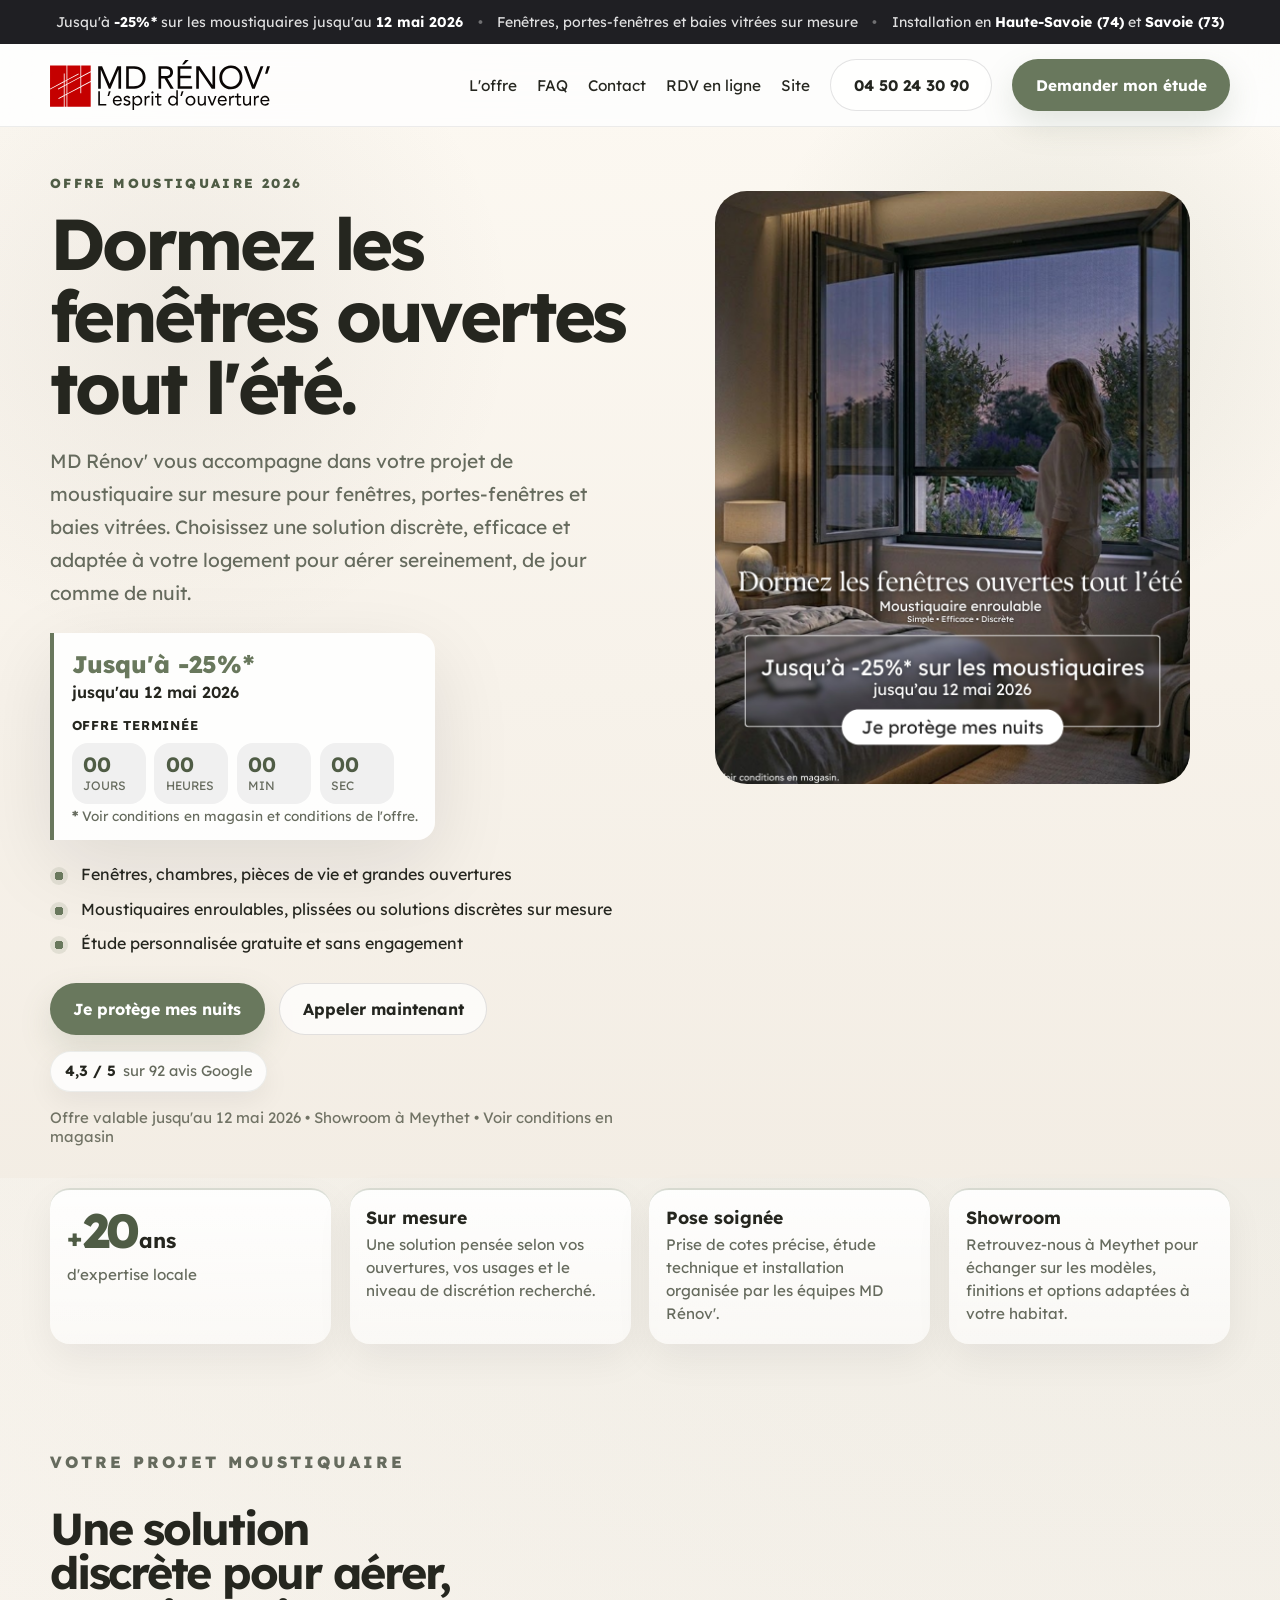
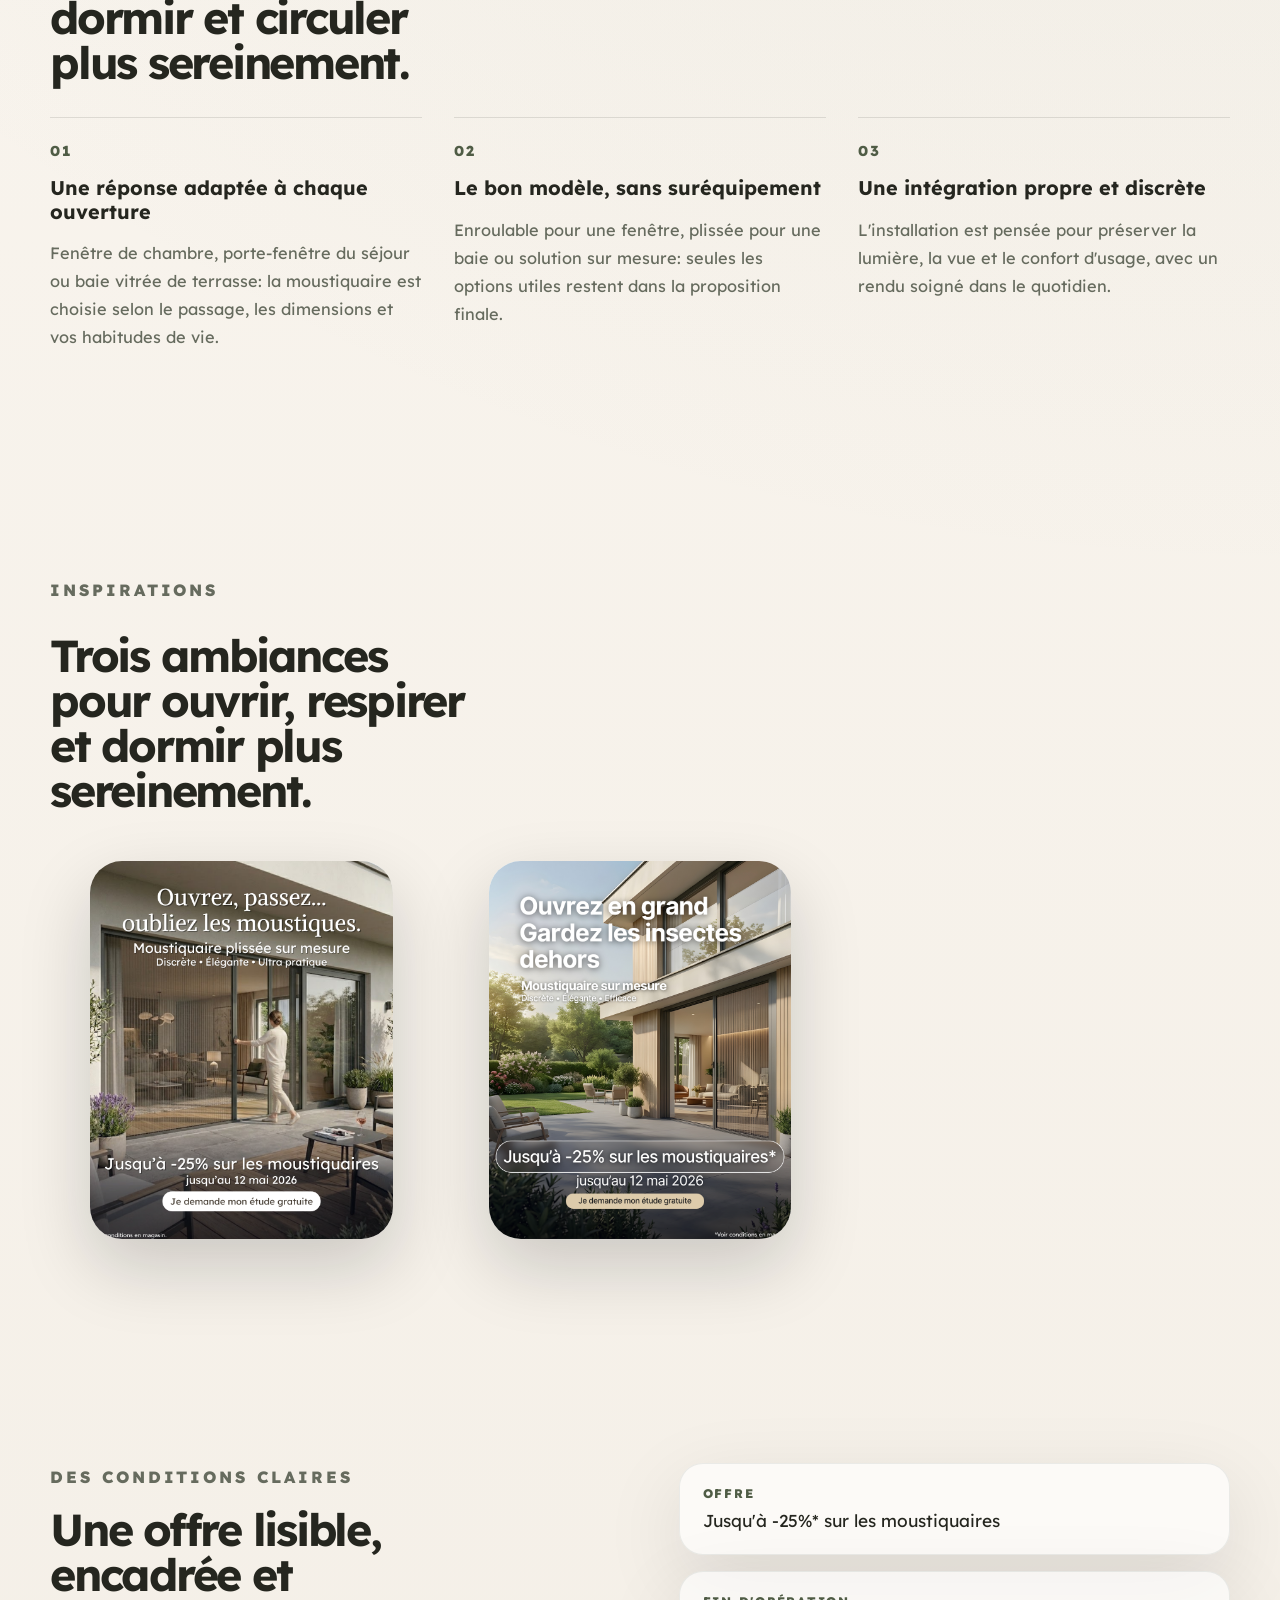
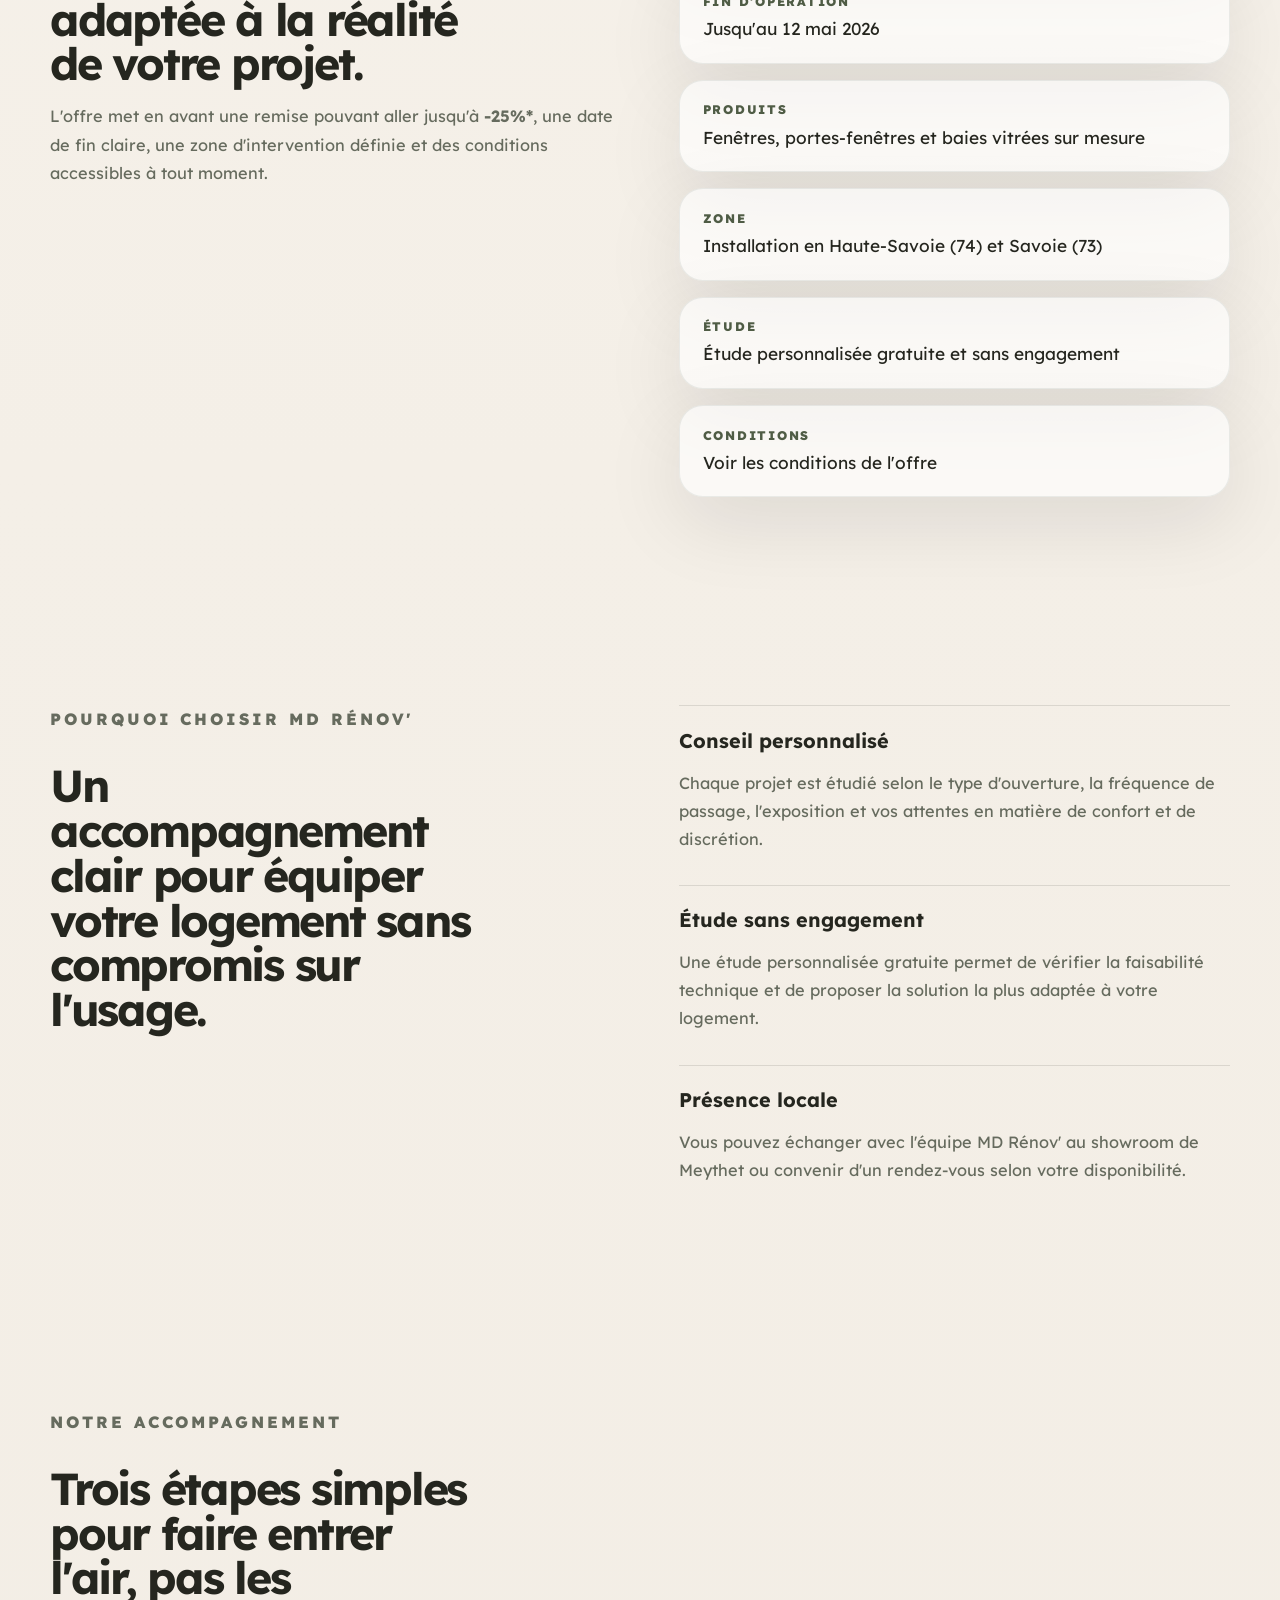
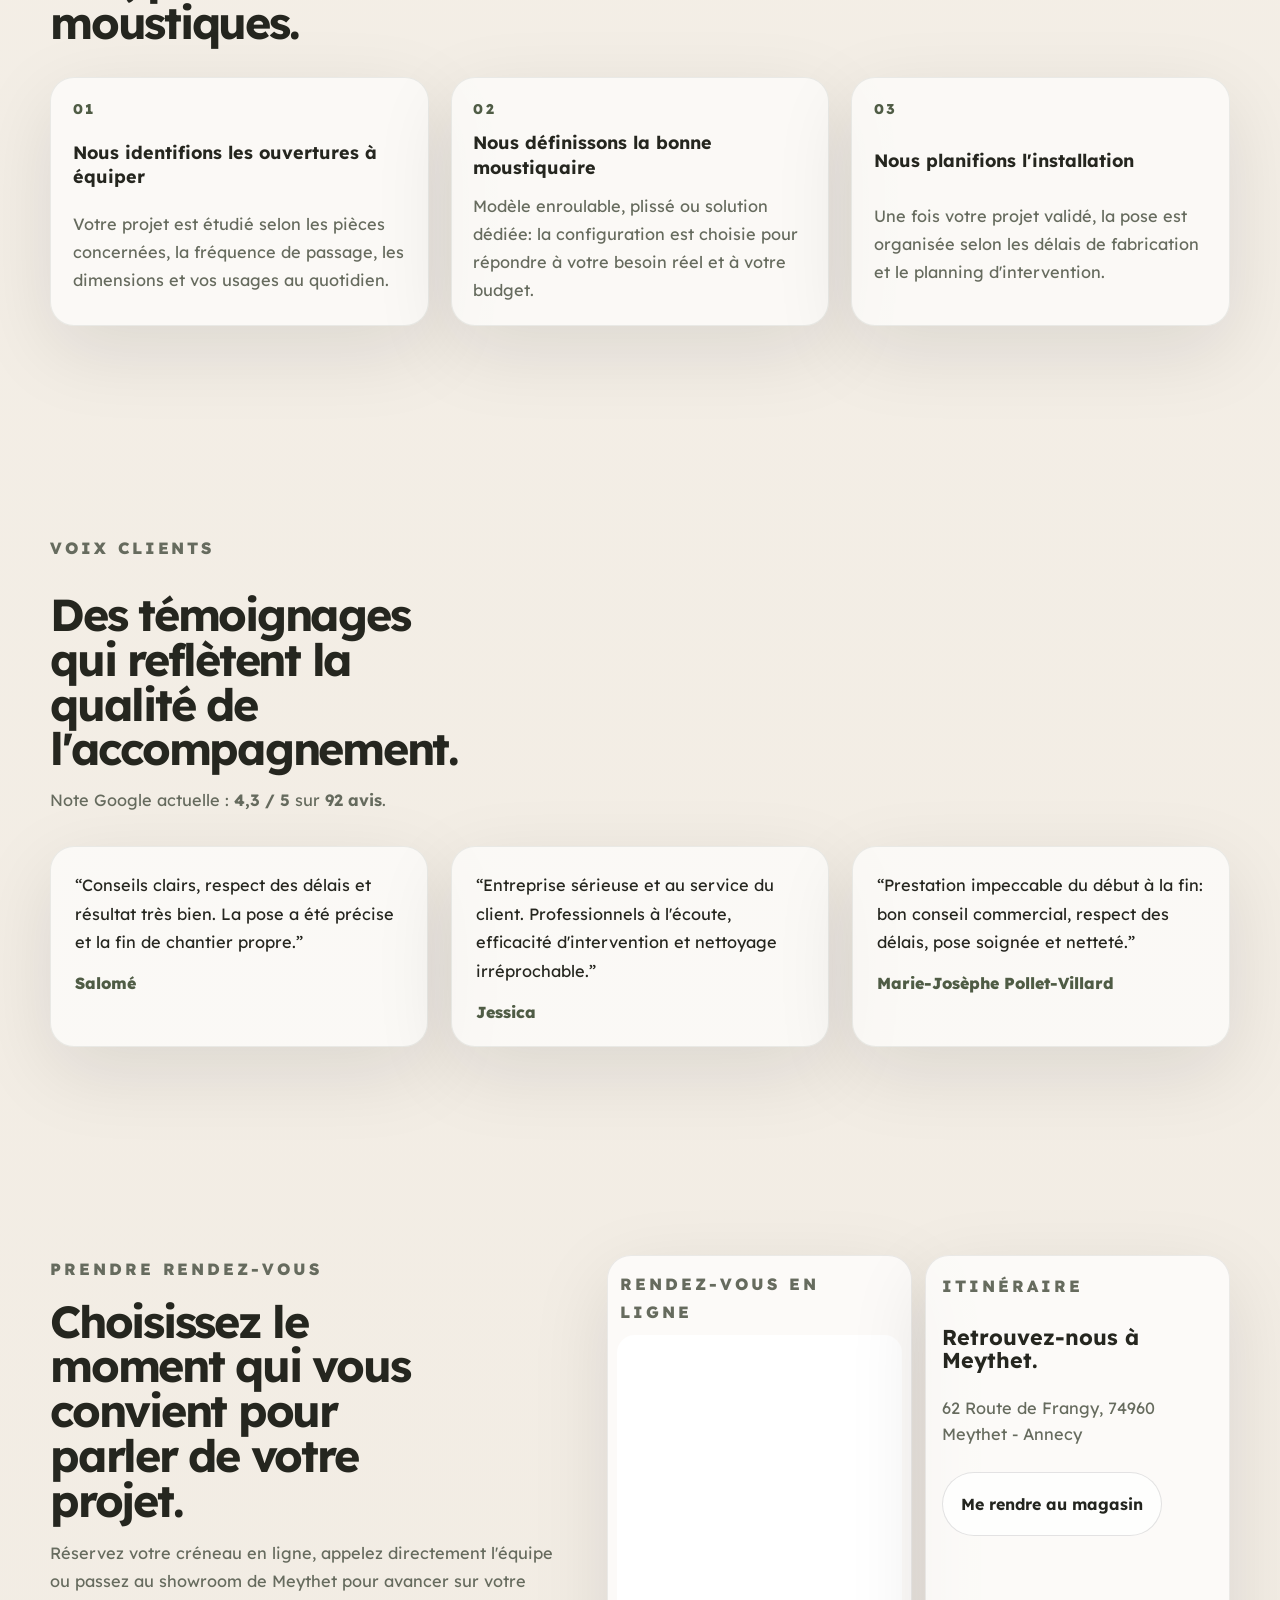
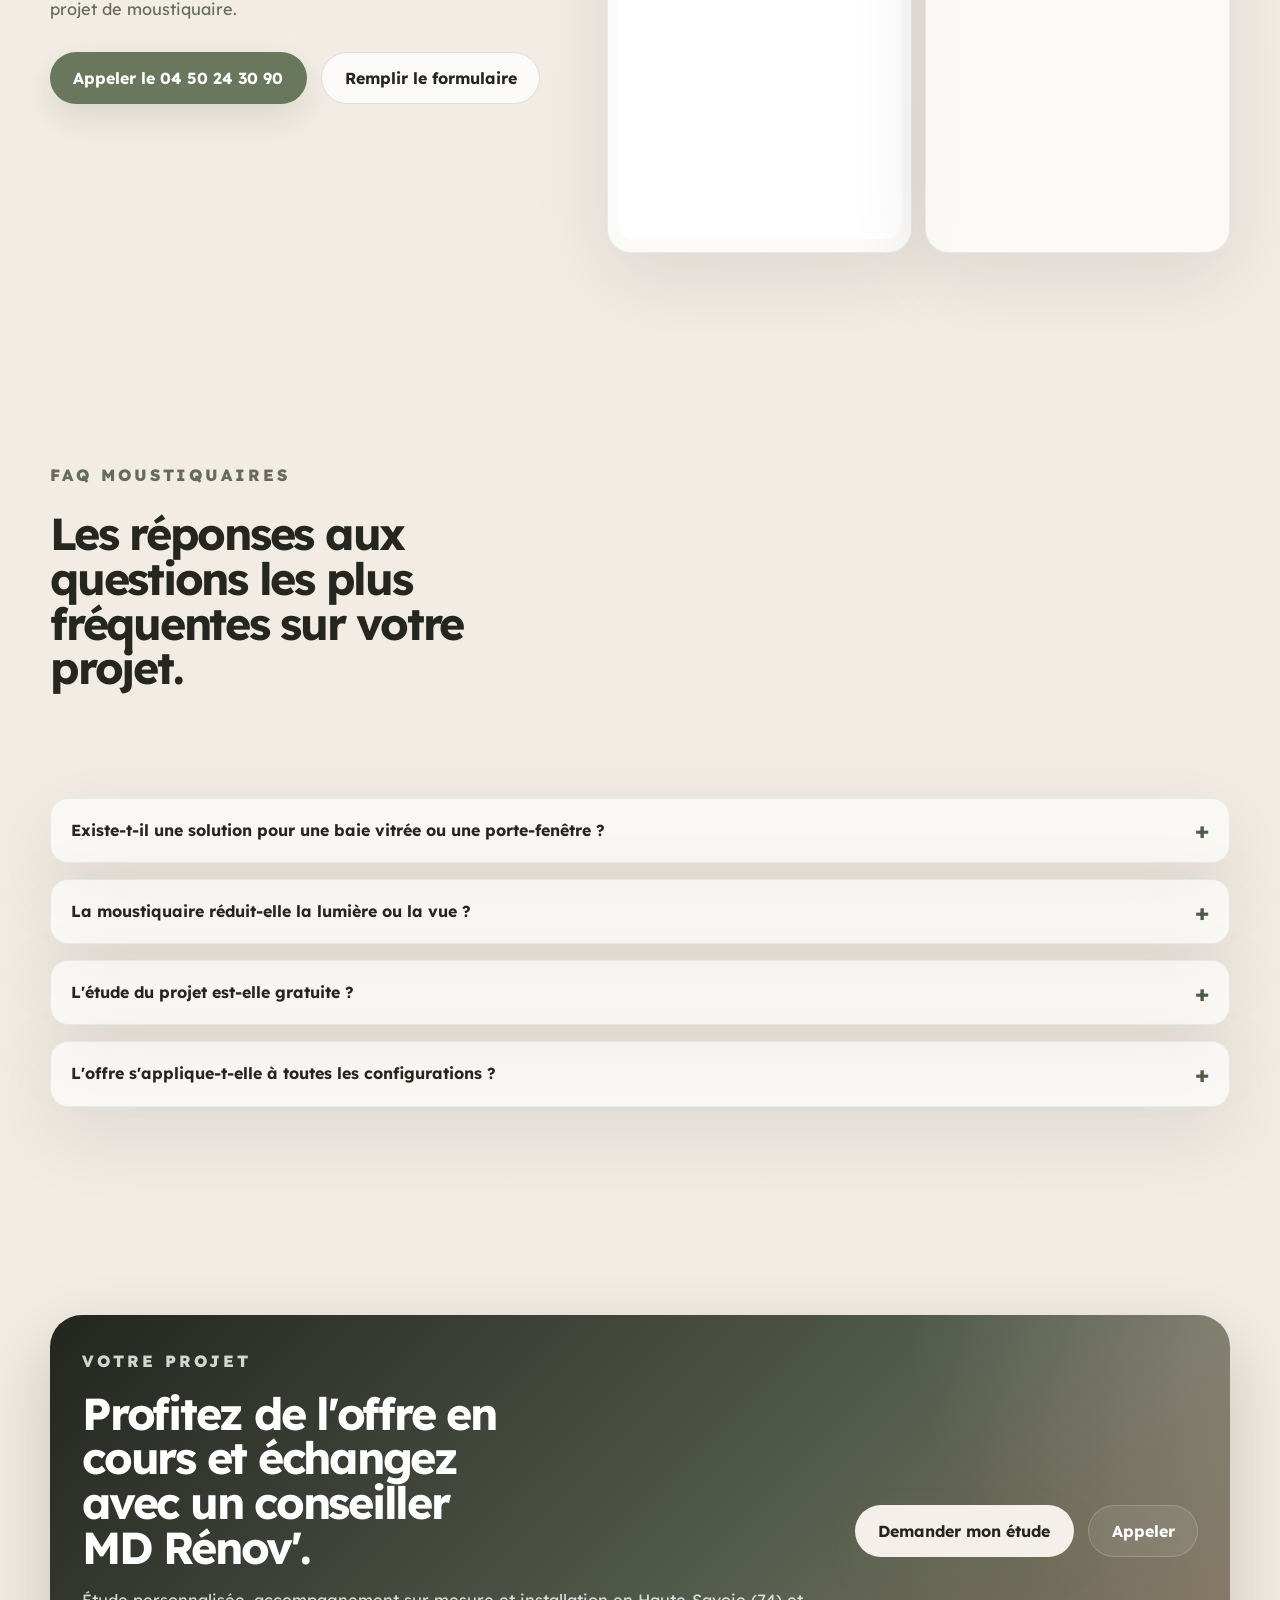
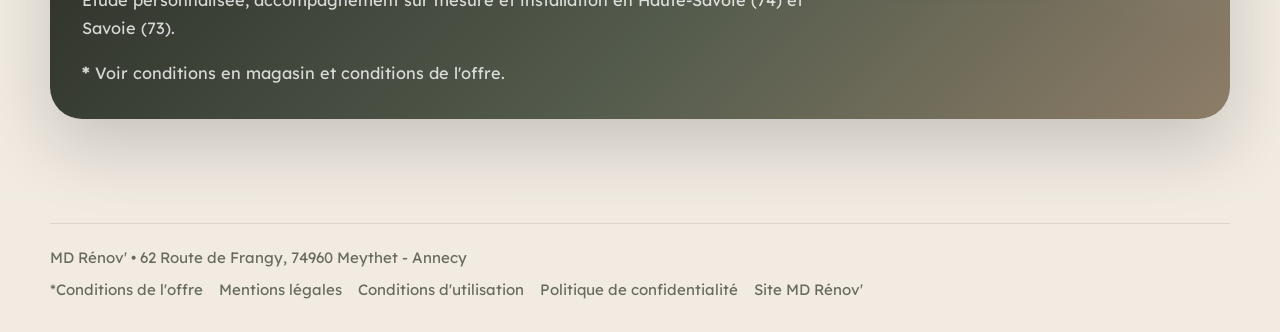
==== commit b8e31b56: "Add files via upload" ====
--- a/index.html
+++ b/index.html
@@ -255,8 +255,8 @@
           <div class="hero-media reveal">
             <figure class="media-card media-card--hero media-card--plain">
               <img
-                src="./5.png"
-                alt="Fenêtre ouverte équipée d'une moustiquaire enroulable dans une chambre"
+                src="./6.png"
+                alt="Chambre ouverte sur le jardin avec moustiquaire enroulable au crépuscule"
                 width="960"
                 height="1200"
                 fetchpriority="high"
@@ -340,13 +340,13 @@
         <div class="container">
           <div class="section-intro reveal">
             <p class="eyebrow">Inspirations</p>
-            <h2>Des moustiquaires pensées pour l'été, sans alourdir votre intérieur.</h2>
+            <h2>Trois ambiances pour ouvrir, respirer et dormir plus sereinement.</h2>
           </div>
           <div class="campaign-grid reveal">
             <figure class="media-card campaign-card">
               <img
-                src="./6.png"
-                alt="Chambre équipée d'une moustiquaire enroulable à la tombée du jour"
+                src="./4.png"
+                alt="Moustiquaire plissée installée sur une baie vitrée"
                 width="960"
                 height="1200"
                 loading="lazy"
@@ -354,17 +354,8 @@
             </figure>
             <figure class="media-card campaign-card">
               <img
-                src="./5.png"
-                alt="Moustiquaire enroulable sur une fenêtre de chambre"
-                width="960"
-                height="1200"
-                loading="lazy"
-              />
-            </figure>
-            <figure class="media-card campaign-card">
-              <img
-                src="./4.png"
-                alt="Moustiquaire plissée installée sur une baie vitrée"
+                src="./3.png"
+                alt="Grande baie vitrée équipée d'une moustiquaire sur mesure"
                 width="960"
                 height="1200"
                 loading="lazy"
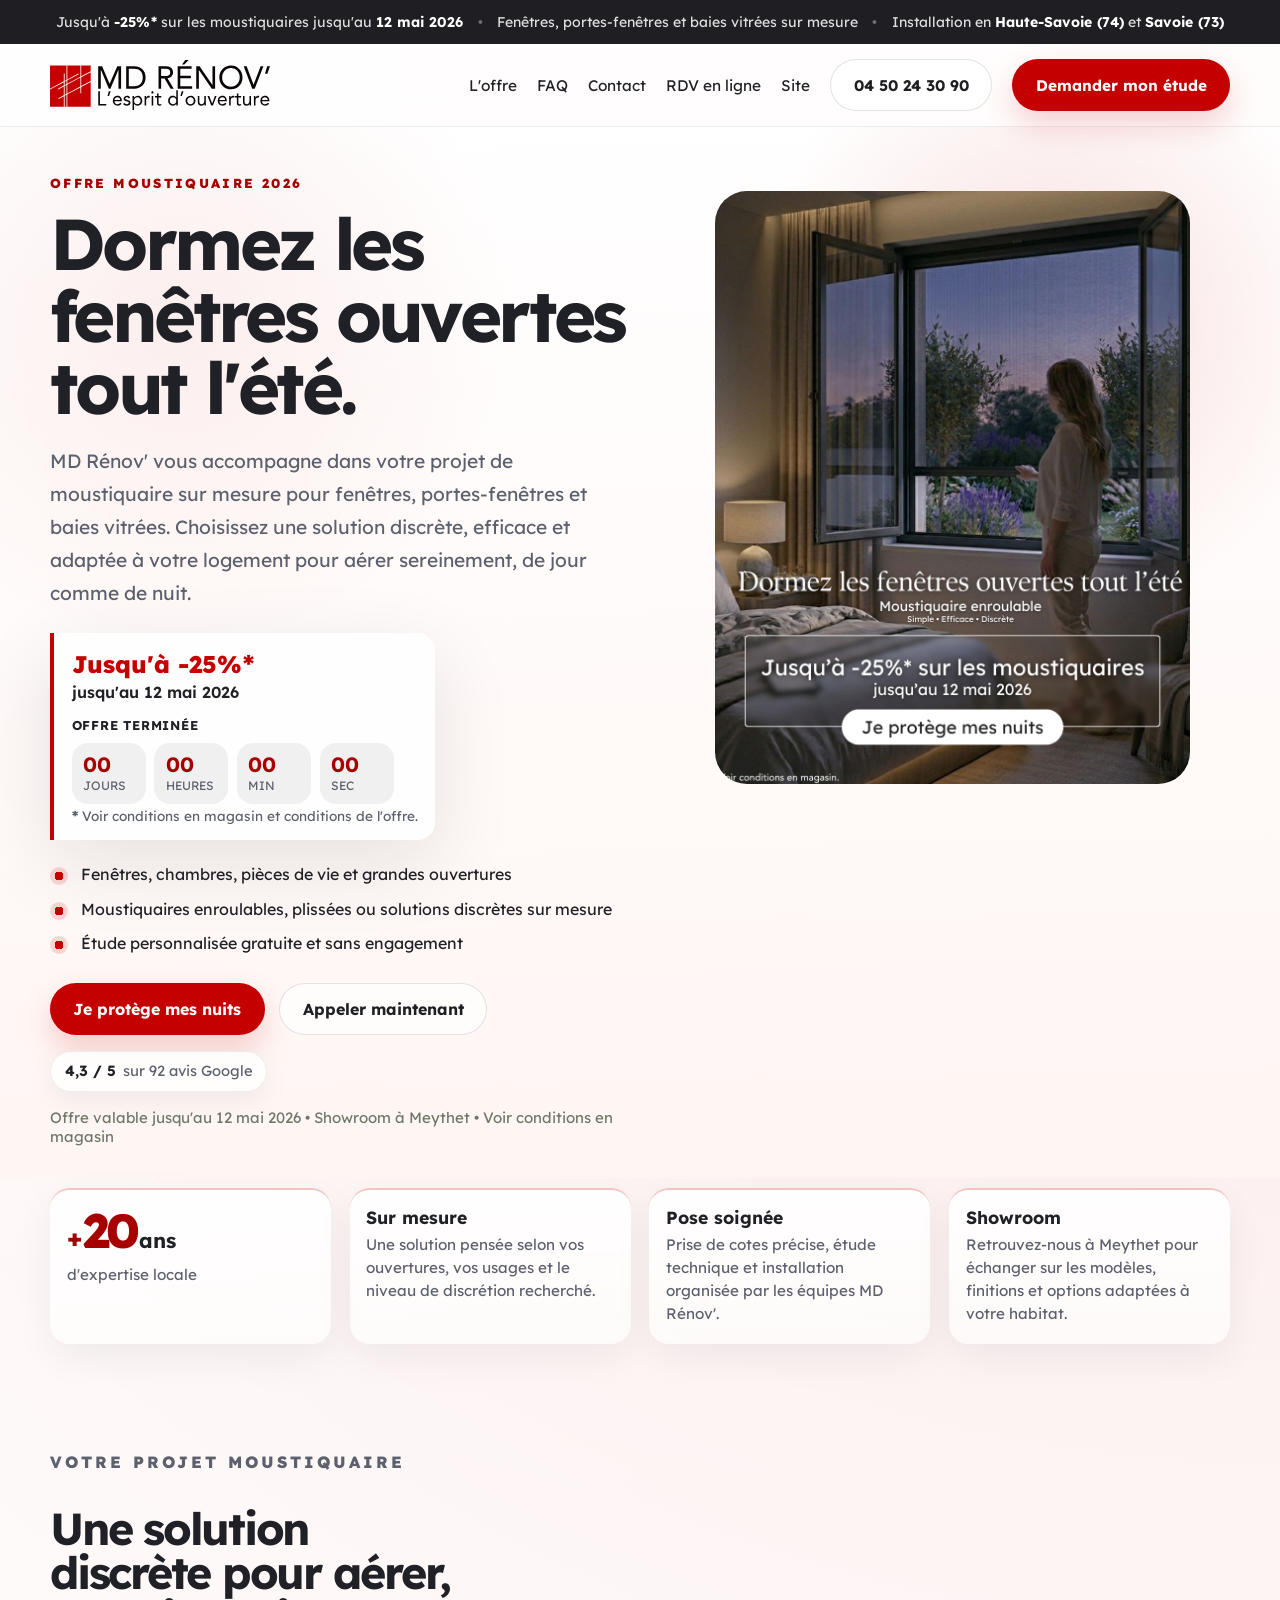
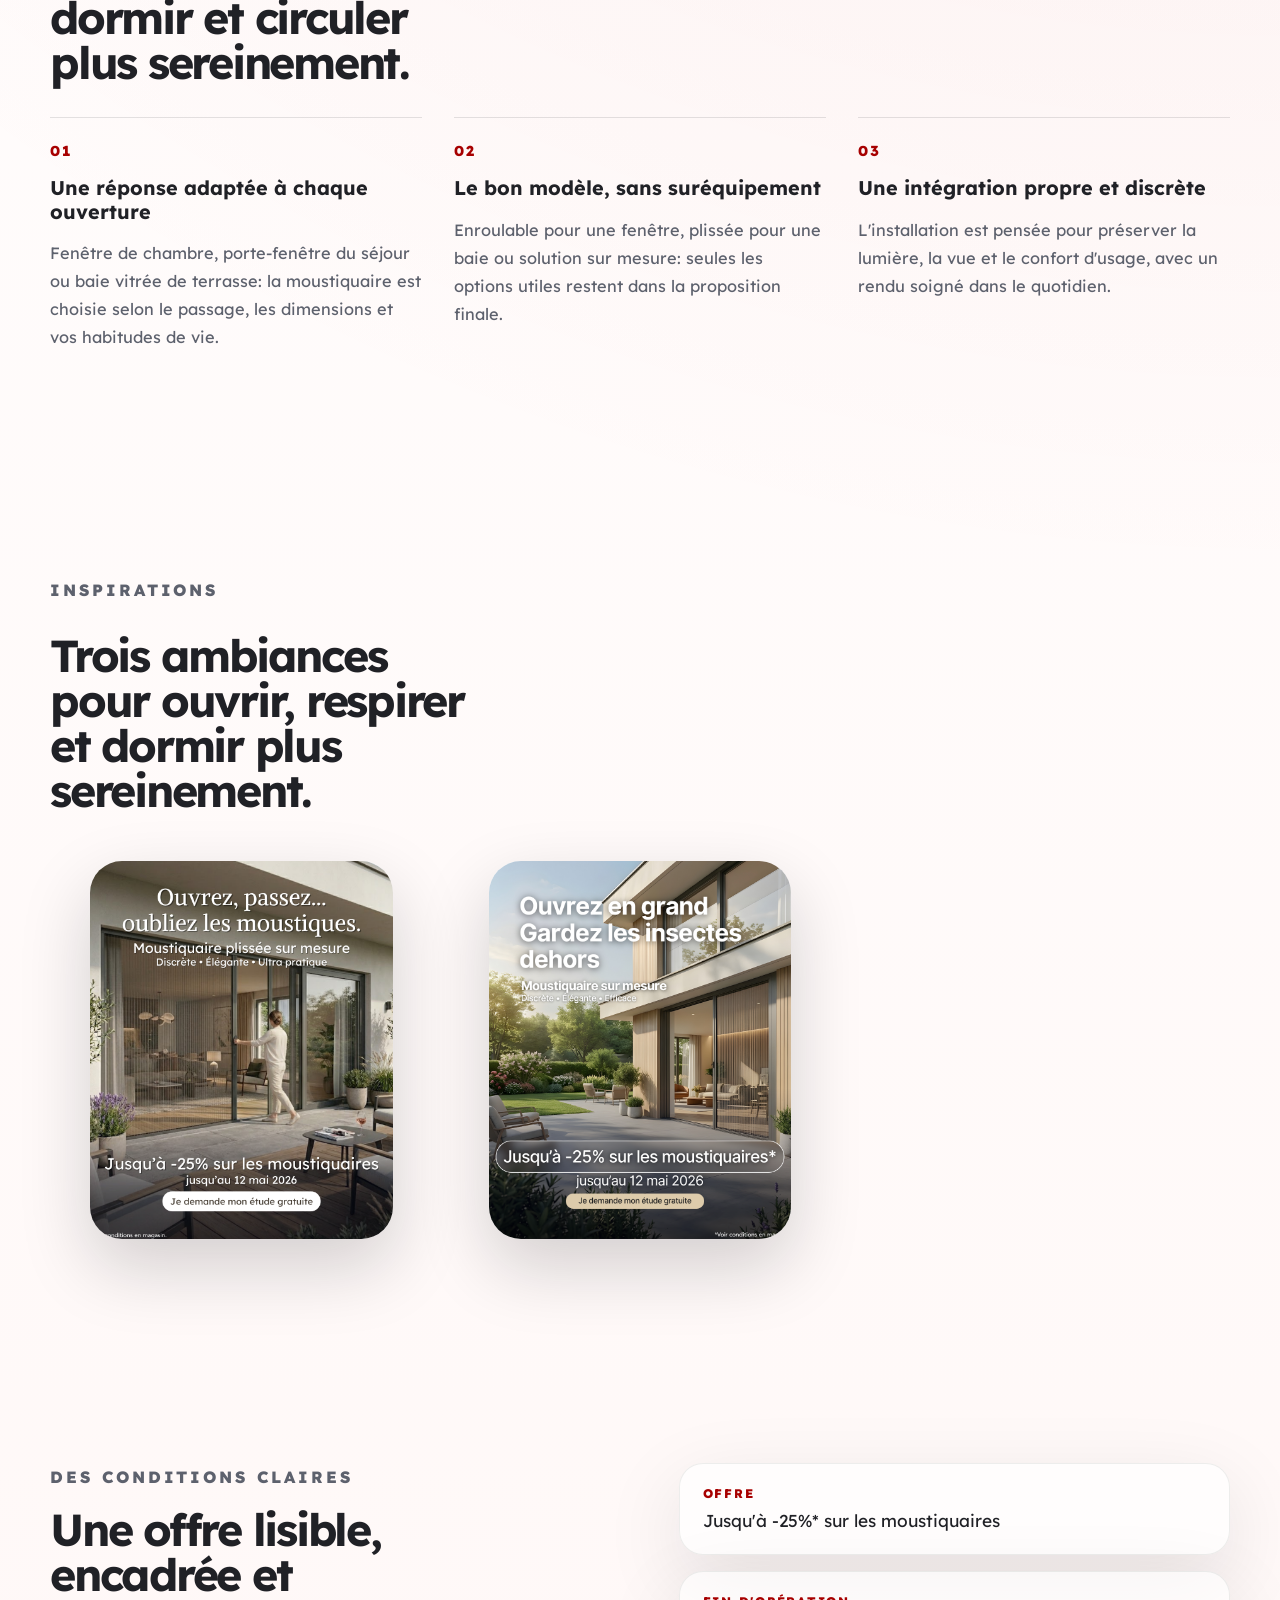
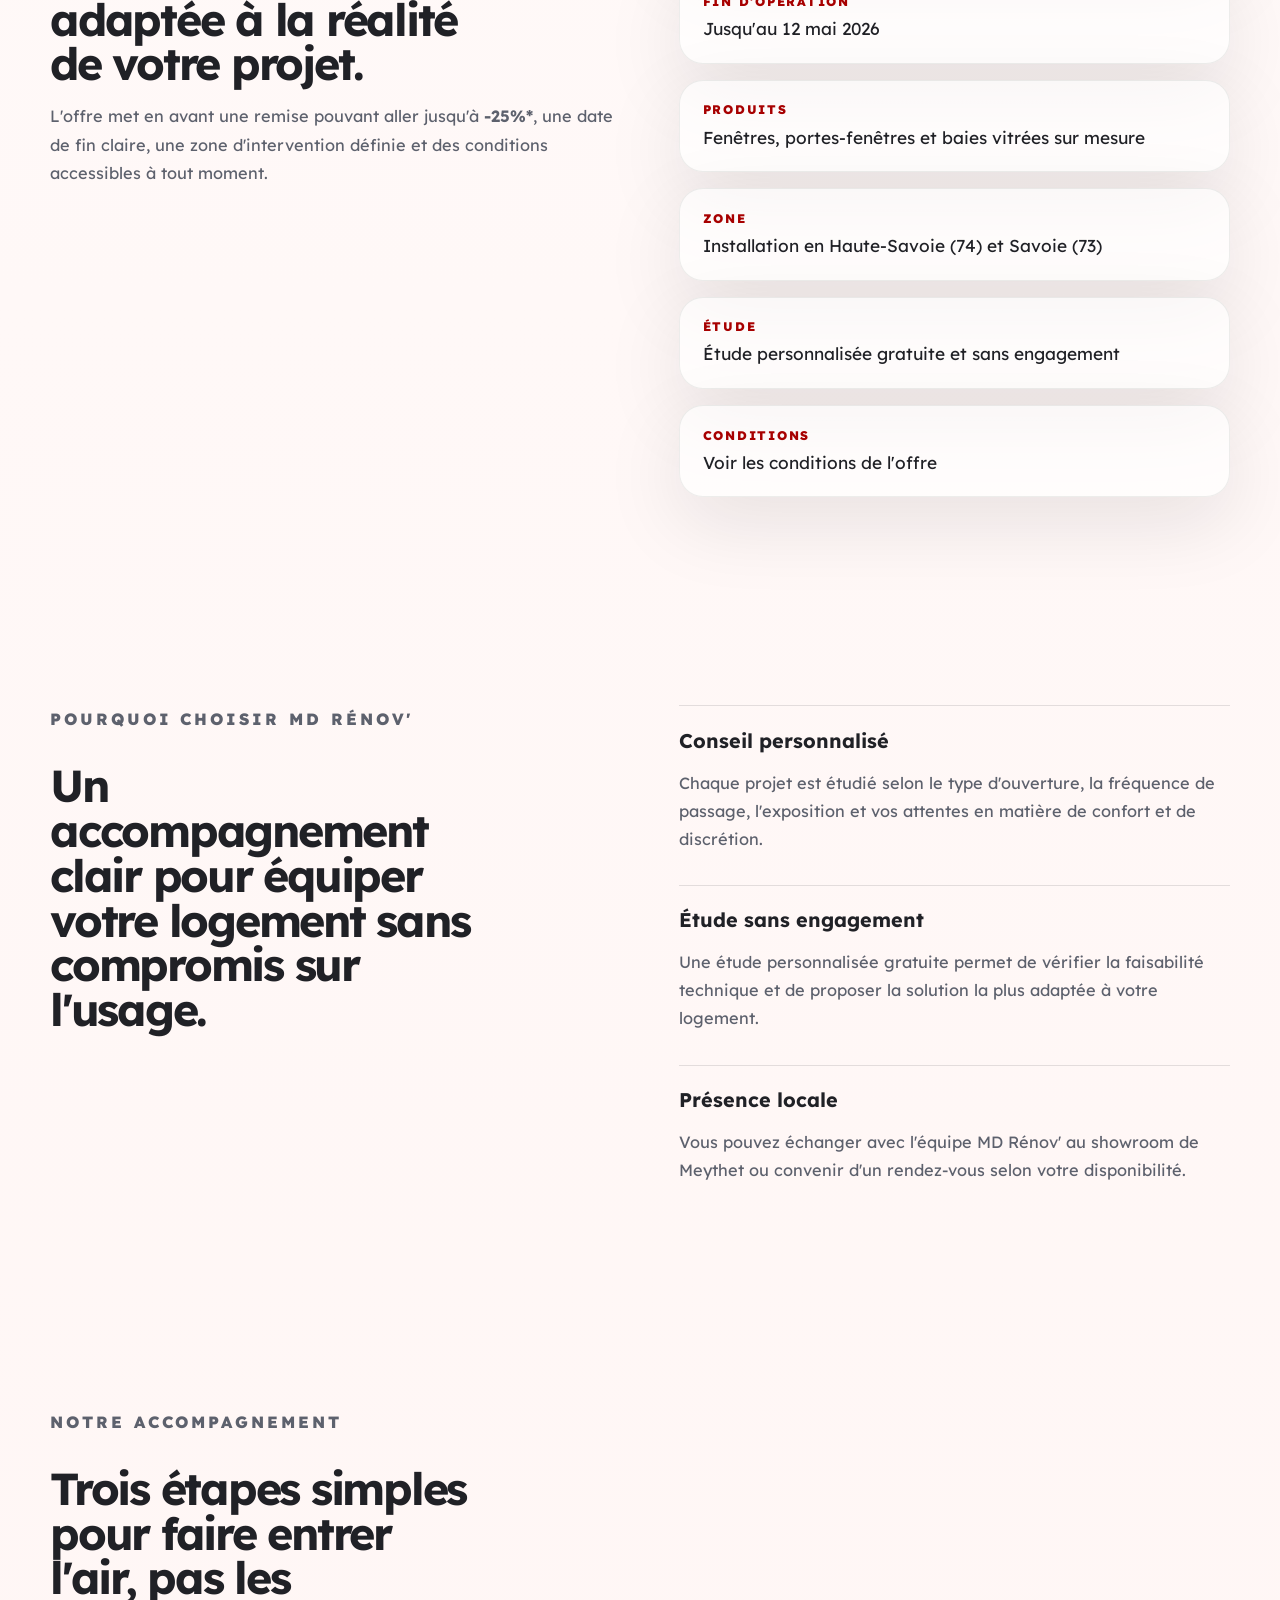
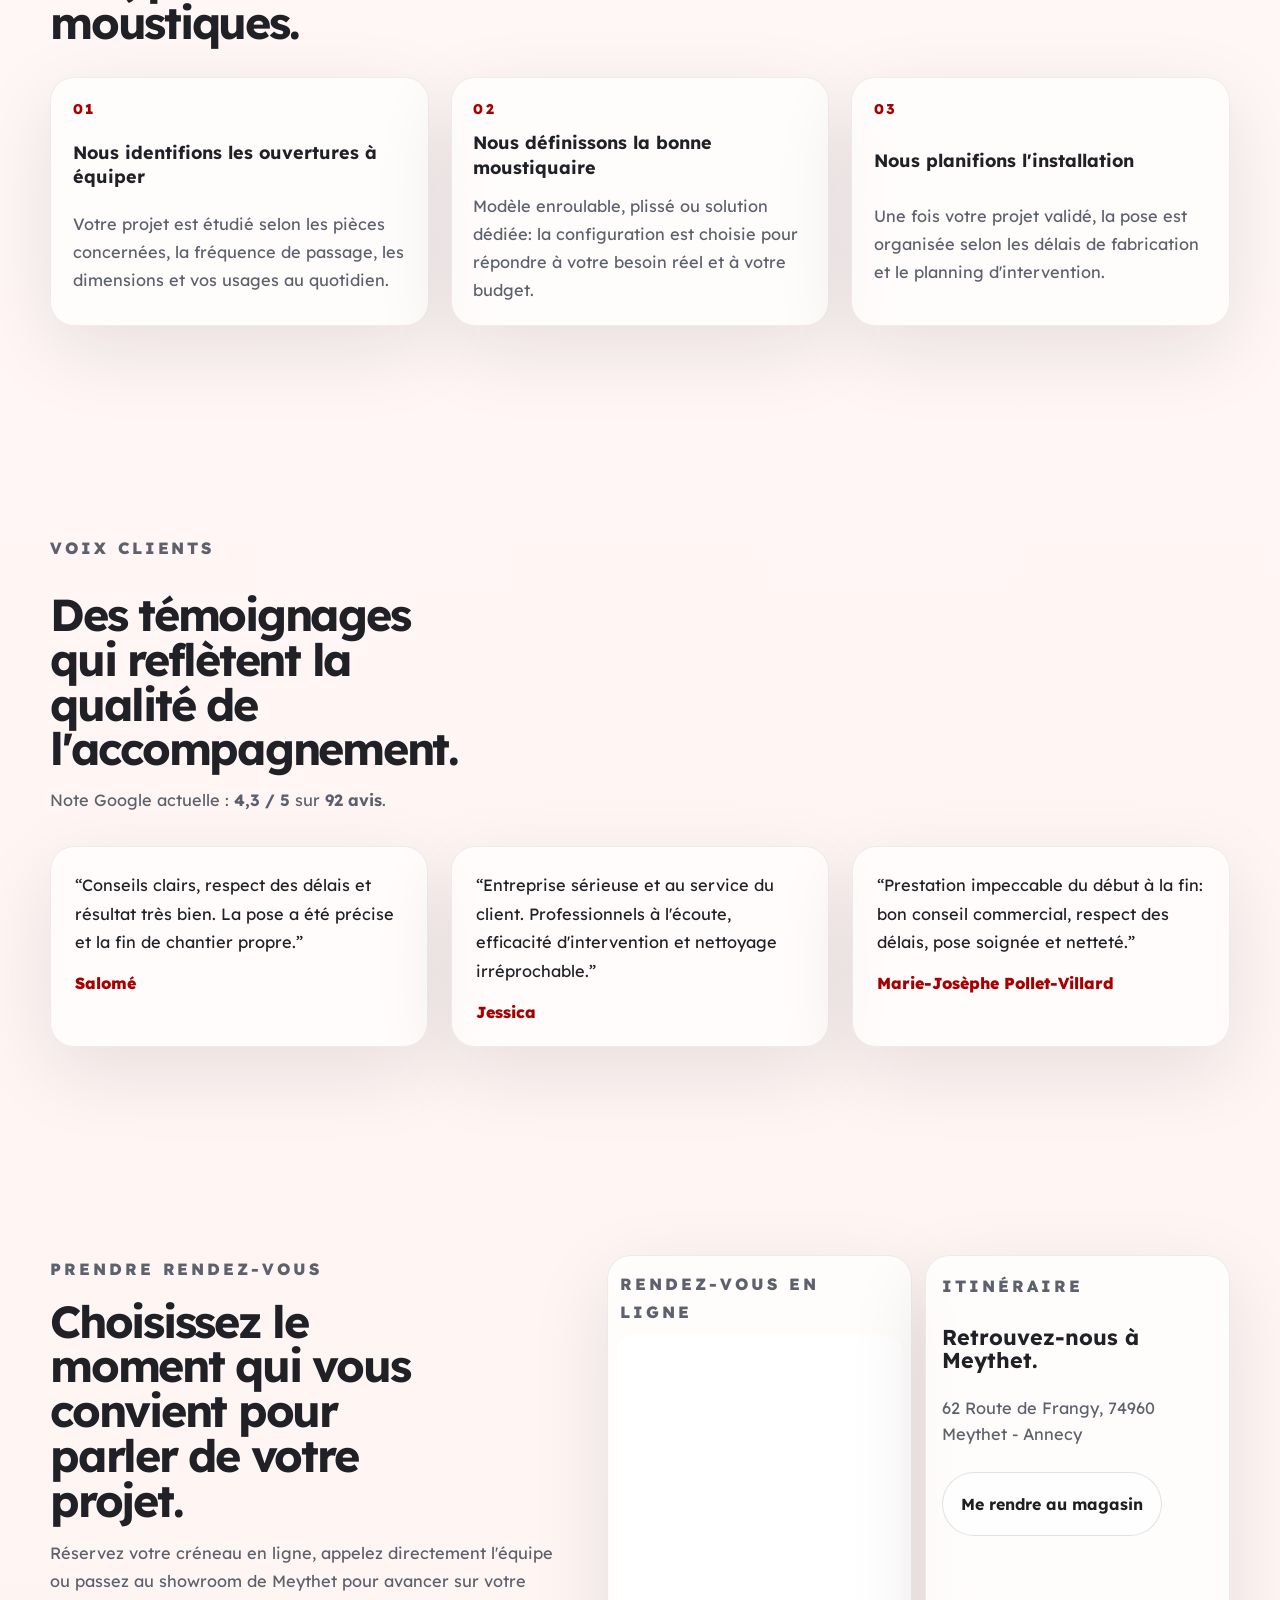
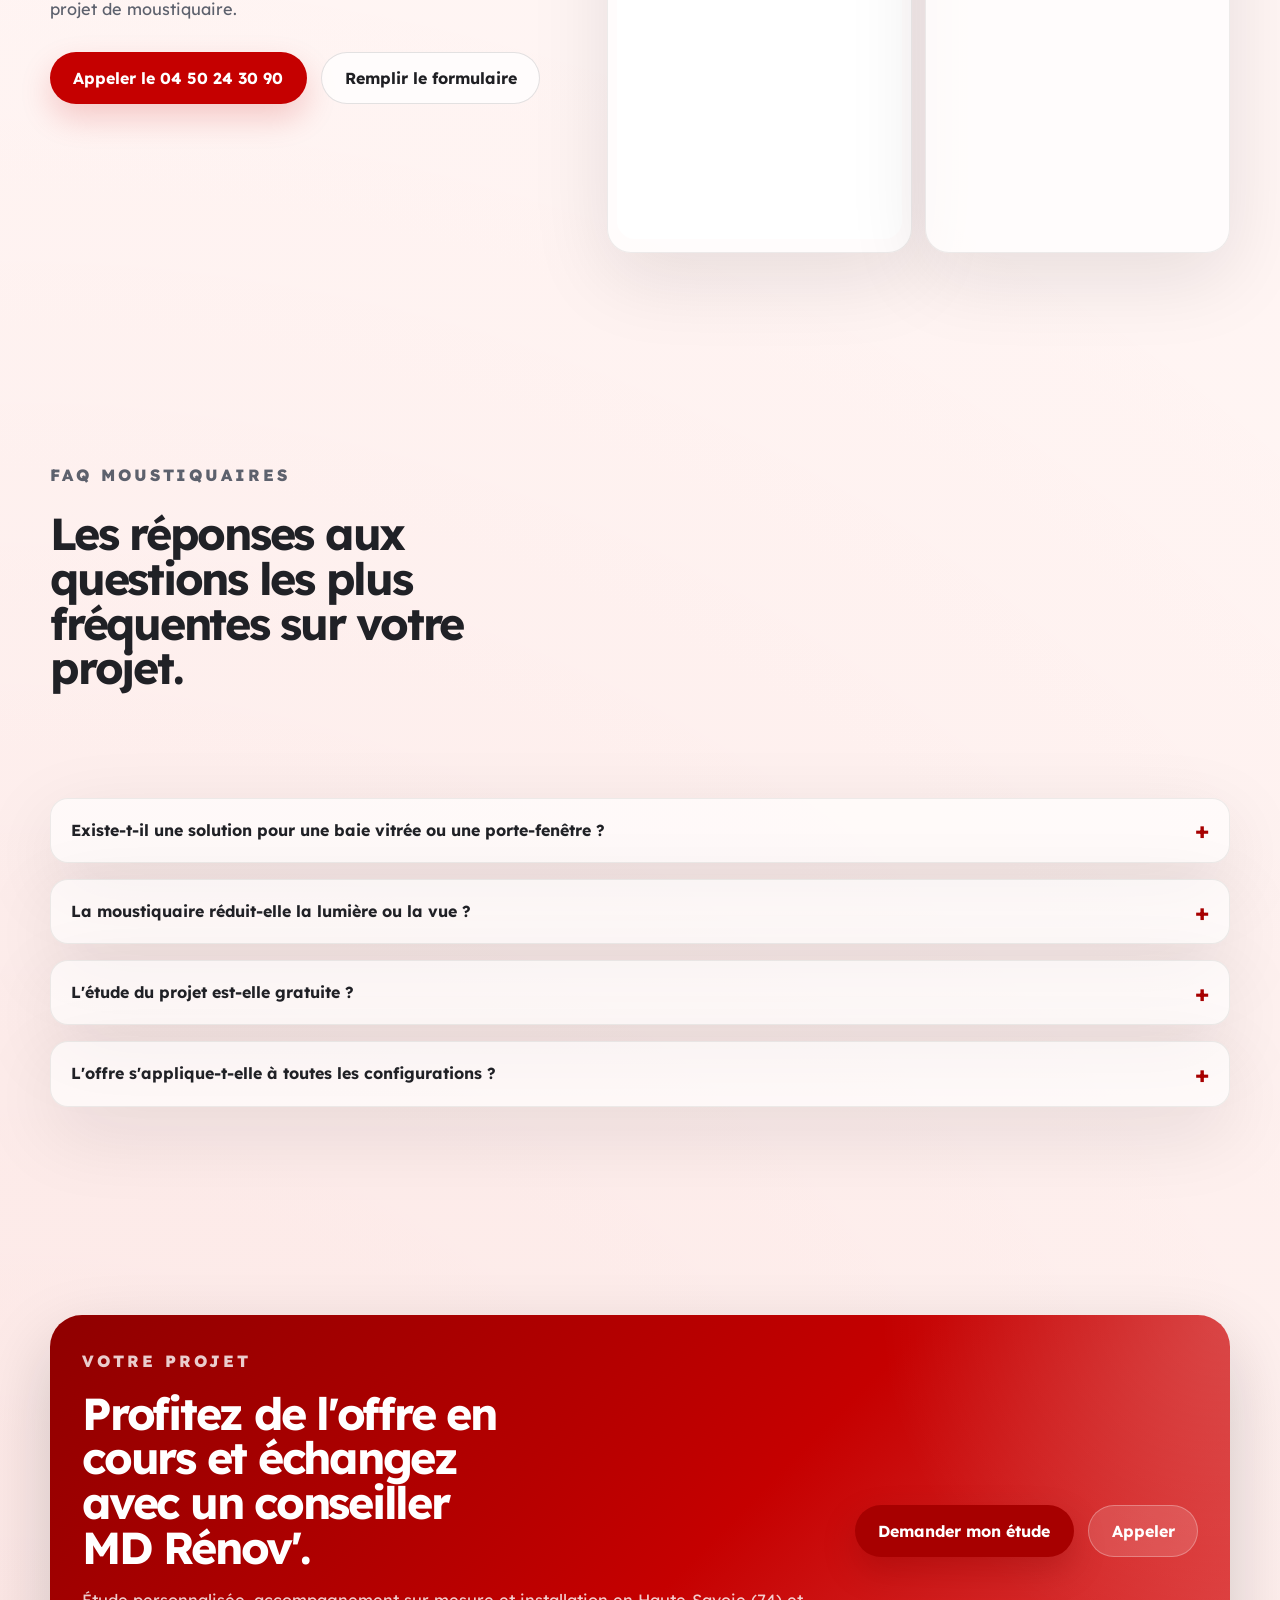
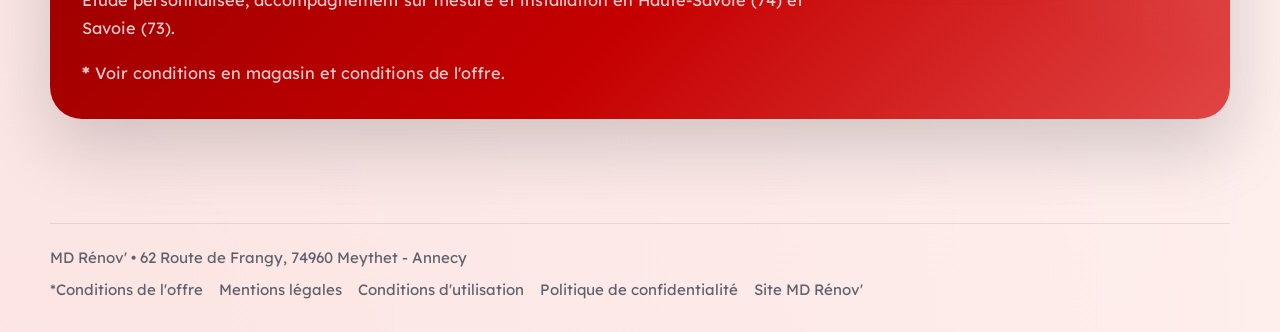
==== commit ddaefd71: "Add files via upload" ====
--- a/index.html
+++ b/index.html
@@ -13,7 +13,7 @@
       content="moustiquaire Annecy, moustiquaire Haute-Savoie, moustiquaire Savoie, moustiquaire enroulable, moustiquaire plissée, moustiquaire sur mesure, MD Renov Annecy"
     />
     <meta name="author" content="MD Rénov'" />
-    <meta name="theme-color" content="#5a6654" />
+    <meta name="theme-color" content="#c50000" />
     <meta name="robots" content="index,follow,max-image-preview:large" />
     <link rel="canonical" href="https://moustiquaire-annecy.mdrenov-menuiserie.com/" />
     <meta property="og:locale" content="fr_FR" />
--- a/styles.css
+++ b/styles.css
@@ -1,13 +1,13 @@
 :root {
-  --pine: #23251f;
-  --pine-deep: #171913;
-  --sand: #f4f0e9;
-  --sand-strong: #ebe4d8;
-  --sand-line: rgba(35, 37, 31, 0.12);
-  --terracotta: #69785d;
-  --terracotta-deep: #4f5c45;
-  --ink: #25261f;
-  --muted: #666b5e;
+  --pine: #1f1f23;
+  --pine-deep: #121317;
+  --sand: #f7f7f8;
+  --sand-strong: #ececef;
+  --sand-line: rgba(31, 31, 35, 0.12);
+  --terracotta: #c50000;
+  --terracotta-deep: #a70000;
+  --ink: #202126;
+  --muted: #5d616d;
   --white: #fff;
   --shadow-soft: 0 24px 80px rgba(19, 20, 28, 0.1);
   --shadow-strong: 0 28px 70px rgba(12, 14, 20, 0.18);
@@ -33,8 +33,9 @@
   font-family: "Lexend", sans-serif;
   color: var(--ink);
   background:
-    radial-gradient(circle at top right, rgba(105, 120, 93, 0.12), transparent 26%),
-    linear-gradient(180deg, #fbf7f1 0%, #f4efe7 44%, #f1ebe2 100%);
+    radial-gradient(circle at top right, rgba(197, 0, 0, 0.1), transparent 26%),
+    radial-gradient(circle at bottom left, rgba(197, 0, 0, 0.06), transparent 24%),
+    linear-gradient(180deg, #ffffff 0%, #fff8f7 42%, #fff3f1 100%);
 }
 
 a {
@@ -182,7 +183,7 @@
 .button--primary {
   color: var(--white);
   background: var(--terracotta);
-  box-shadow: 0 14px 32px rgba(105, 120, 93, 0.18);
+  box-shadow: 0 14px 32px rgba(197, 0, 0, 0.18);
 }
 
 .button--ghost {
@@ -201,9 +202,9 @@
   position: absolute;
   inset: 0;
   background:
-    radial-gradient(circle at 82% 18%, rgba(105, 120, 93, 0.12), transparent 22%),
-    radial-gradient(circle at 14% 18%, rgba(98, 88, 73, 0.08), transparent 24%),
-    linear-gradient(180deg, rgba(252, 248, 241, 0.98), rgba(243, 237, 228, 0.95));
+    radial-gradient(circle at 82% 18%, rgba(197, 0, 0, 0.12), transparent 22%),
+    radial-gradient(circle at 14% 18%, rgba(197, 0, 0, 0.06), transparent 24%),
+    linear-gradient(180deg, rgba(255, 255, 255, 0.98), rgba(255, 246, 243, 0.95));
 }
 
 .hero-grid {
@@ -366,7 +367,7 @@
   margin-top: 0.18rem;
   background:
     radial-gradient(circle at center, var(--terracotta) 0 34%, transparent 35%),
-    rgba(105, 120, 93, 0.14);
+    rgba(197, 0, 0, 0.14);
 }
 
 .hero-actions,
@@ -379,7 +380,7 @@
 
 .microcopy {
   margin: 1rem 0 0;
-  color: #717365;
+  color: #6f7868;
   font-size: 0.94rem;
 }
 
@@ -548,7 +549,7 @@
   margin: 0;
   min-height: 156px;
   padding: 1rem 1.05rem 1.05rem;
-  border-top: 2px solid rgba(105, 120, 93, 0.24);
+  border-top: 2px solid rgba(197, 0, 0, 0.22);
   border-radius: 20px;
   background: linear-gradient(180deg, rgba(255, 255, 255, 0.9), rgba(255, 255, 255, 0.58));
   box-shadow: 0 14px 38px rgba(22, 24, 32, 0.06);
@@ -641,7 +642,7 @@
   bottom: 0;
   height: 2px;
   border-radius: 999px;
-  background: rgba(105, 120, 93, 0.2);
+  background: rgba(197, 0, 0, 0.2);
   transform-origin: left center;
 }
 
@@ -652,8 +653,8 @@
   height: 54px;
   border-radius: 50%;
   color: var(--white);
-  background: linear-gradient(180deg, #79866d, #596652);
-  box-shadow: 0 16px 28px rgba(79, 92, 69, 0.16);
+  background: linear-gradient(180deg, #d40000, #a70000);
+  box-shadow: 0 16px 28px rgba(167, 0, 0, 0.16);
 }
 
 .trust-badge::before,
@@ -662,7 +663,7 @@
   position: absolute;
   inset: -6px;
   border-radius: 50%;
-  border: 1px solid rgba(105, 120, 93, 0.18);
+  border: 1px solid rgba(197, 0, 0, 0.18);
 }
 
 .trust-badge::after {
@@ -686,7 +687,7 @@
   width: 26px;
   height: 26px;
   min-height: 26px;
-  box-shadow: 0 10px 18px rgba(79, 92, 69, 0.18);
+  box-shadow: 0 10px 18px rgba(167, 0, 0, 0.18);
 }
 
 .trust-badge--inline::before,
@@ -709,15 +710,15 @@
   margin-left: 0.42rem;
   padding: 0.14rem 0.62rem 0.18rem;
   border-radius: 8px;
-  border: 2px solid rgba(105, 120, 93, 0.34);
+  border: 2px solid rgba(197, 0, 0, 0.34);
   color: var(--terracotta-deep);
-  background: rgba(105, 120, 93, 0.08);
+  background: rgba(197, 0, 0, 0.08);
   font-size: 0.92rem;
   font-weight: 800;
   letter-spacing: 0.16em;
   text-transform: uppercase;
   transform: rotate(-7deg);
-  box-shadow: inset 0 0 0 1px rgba(105, 120, 93, 0.08);
+  box-shadow: inset 0 0 0 1px rgba(197, 0, 0, 0.08);
 }
 
 .trust-item.is-visible .az-inline::after {
@@ -735,7 +736,7 @@
 .trust-item:hover,
 .trust-item:focus-within {
   color: var(--ink);
-  border-color: rgba(105, 120, 93, 0.22);
+  border-color: rgba(197, 0, 0, 0.22);
   box-shadow: 0 18px 42px rgba(22, 24, 32, 0.1);
   transform: translateY(-4px);
 }
@@ -875,7 +876,7 @@
   margin-top: 0.2rem;
   background:
     radial-gradient(circle at center, var(--terracotta) 0 34%, transparent 35%),
-    rgba(105, 120, 93, 0.12);
+    rgba(197, 0, 0, 0.12);
 }
 
 .contact-card__actions {
@@ -1203,8 +1204,8 @@
   border-radius: var(--radius-xl);
   color: var(--white);
   background:
-    radial-gradient(circle at top right, rgba(255, 255, 255, 0.16), transparent 26%),
-    linear-gradient(135deg, #23251f, #535b4c 58%, #8d7d68 100%);
+    radial-gradient(circle at top right, rgba(255, 255, 255, 0.18), transparent 28%),
+    linear-gradient(135deg, #8f0000 0%, #c50000 56%, #e14545 100%);
   box-shadow: var(--shadow-strong);
 }
 
@@ -1214,14 +1215,15 @@
 }
 
 .cta-box .button--primary {
-  color: var(--pine);
-  background: var(--sand);
+  color: var(--white);
+  background: var(--terracotta-deep);
+  box-shadow: 0 14px 32px rgba(120, 0, 0, 0.28);
 }
 
 .cta-box .button--ghost {
   color: var(--white);
-  background: rgba(255, 255, 255, 0.08);
-  border-color: rgba(255, 255, 255, 0.18);
+  background: rgba(255, 255, 255, 0.14);
+  border-color: rgba(255, 255, 255, 0.28);
 }
 
 .mobile-bar {
@@ -1304,18 +1306,17 @@
   }
   .mobile-bar {
     position: fixed;
-    left: 0;
-    right: 0;
-    bottom: 0;
+    left: 1rem;
+    right: 1rem;
+    bottom: 1rem;
     z-index: 40;
     display: grid;
     grid-template-columns: 1fr 1fr;
     gap: 0.8rem;
-    padding: 0.75rem 1rem calc(0.75rem + env(safe-area-inset-bottom, 0px));
-    border-radius: 26px 26px 0 0;
-    background: linear-gradient(180deg, rgba(31, 31, 35, 0.92), rgba(18, 19, 23, 0.98));
-    box-shadow: 0 20px 50px rgba(12, 14, 20, 0.28);
-    backdrop-filter: blur(16px);
+    padding: 0;
+    background: transparent;
+    box-shadow: none;
+    backdrop-filter: none;
   }
   .mobile-bar a {
     display: inline-flex;
@@ -1324,17 +1325,18 @@
     min-height: 48px;
     border-radius: 999px;
     font-weight: 800;
+    box-shadow: 0 16px 34px rgba(12, 14, 20, 0.18);
   }
   .mobile-bar a:first-child {
+    color: var(--white);
+    background: var(--terracotta);
+  }
+  .mobile-bar a:last-child {
     color: var(--pine);
-    background: var(--sand);
-  }
-  .mobile-bar a:last-child {
-    color: var(--white);
-    border: 1px solid rgba(255, 255, 255, 0.14);
-    background: rgba(255, 255, 255, 0.08);
-  }
-  body { padding-bottom: calc(6.6rem + env(safe-area-inset-bottom, 0px)); }
+    border: 1px solid rgba(31, 31, 35, 0.1);
+    background: rgba(255, 255, 255, 0.94);
+  }
+  body { padding-bottom: 6rem; }
 }
 
 @media (max-width: 560px) {
@@ -1417,17 +1419,12 @@
     gap: 0.65rem;
   }
   .hero-proof {
-    justify-content: flex-start;
-    width: auto;
-    margin-top: 0.4rem;
-    padding: 0;
-    border: 0;
-    border-radius: 0;
-    background: transparent;
-    box-shadow: none;
-    font-size: 0.79rem;
-    text-align: left;
-    gap: 0.25rem;
+    justify-content: center;
+    width: 100%;
+    margin-top: 0.8rem;
+    padding: 0.55rem 0.75rem;
+    font-size: 0.84rem;
+    text-align: center;
   }
   .hero-actions .button {
     width: 100%;
@@ -1604,31 +1601,31 @@
   0%,
   100% {
     transform: scale(1);
-    box-shadow: 0 16px 28px rgba(79, 92, 69, 0.16);
+    box-shadow: 0 16px 28px rgba(167, 0, 0, 0.16);
   }
 
   50% {
     transform: scale(1.06);
-    box-shadow: 0 18px 34px rgba(79, 92, 69, 0.22);
+    box-shadow: 0 18px 34px rgba(167, 0, 0, 0.22);
   }
 }
 
 @keyframes fervam-glow {
   0%,
   100% {
-    background: rgba(105, 120, 93, 0.06);
+    background: rgba(197, 0, 0, 0.06);
     box-shadow: none;
   }
 
   50% {
-    background: rgba(105, 120, 93, 0.1);
-    box-shadow: 0 0 0 4px rgba(105, 120, 93, 0.05);
+    background: rgba(197, 0, 0, 0.1);
+    box-shadow: 0 0 0 4px rgba(197, 0, 0, 0.05);
   }
 }
 
 .blog-page {
   background:
-    radial-gradient(circle at top right, rgba(105, 120, 93, 0.09), transparent 24%),
+    radial-gradient(circle at top right, rgba(197, 0, 0, 0.09), transparent 24%),
     linear-gradient(180deg, #ffffff 0%, #f6f6f8 38%, #f1f1f4 100%);
 }
 
@@ -1643,7 +1640,7 @@
 
 .editorial-hero__backdrop {
   background:
-    radial-gradient(circle at 85% 18%, rgba(105, 120, 93, 0.12), transparent 22%),
+    radial-gradient(circle at 85% 18%, rgba(197, 0, 0, 0.12), transparent 22%),
     radial-gradient(circle at 8% 20%, rgba(29, 31, 39, 0.08), transparent 24%),
     linear-gradient(180deg, rgba(255, 255, 255, 0.98), rgba(244, 244, 247, 0.96));
 }
@@ -1697,7 +1694,7 @@
   color: var(--white);
   background:
     radial-gradient(circle at top right, rgba(255, 255, 255, 0.18), transparent 26%),
-    linear-gradient(145deg, #171913 0%, #3a3d35 62%, #7d6e5c 100%);
+    linear-gradient(145deg, #17181d 0%, #2a2c34 62%, #c50000 100%);
   box-shadow: var(--shadow-strong);
 }
 
@@ -1837,7 +1834,7 @@
   bottom: -0.2rem;
   height: 2px;
   border-radius: 999px;
-  background: rgba(105, 120, 93, 0.28);
+  background: rgba(197, 0, 0, 0.28);
 }
 
 .split-grid--editorial {
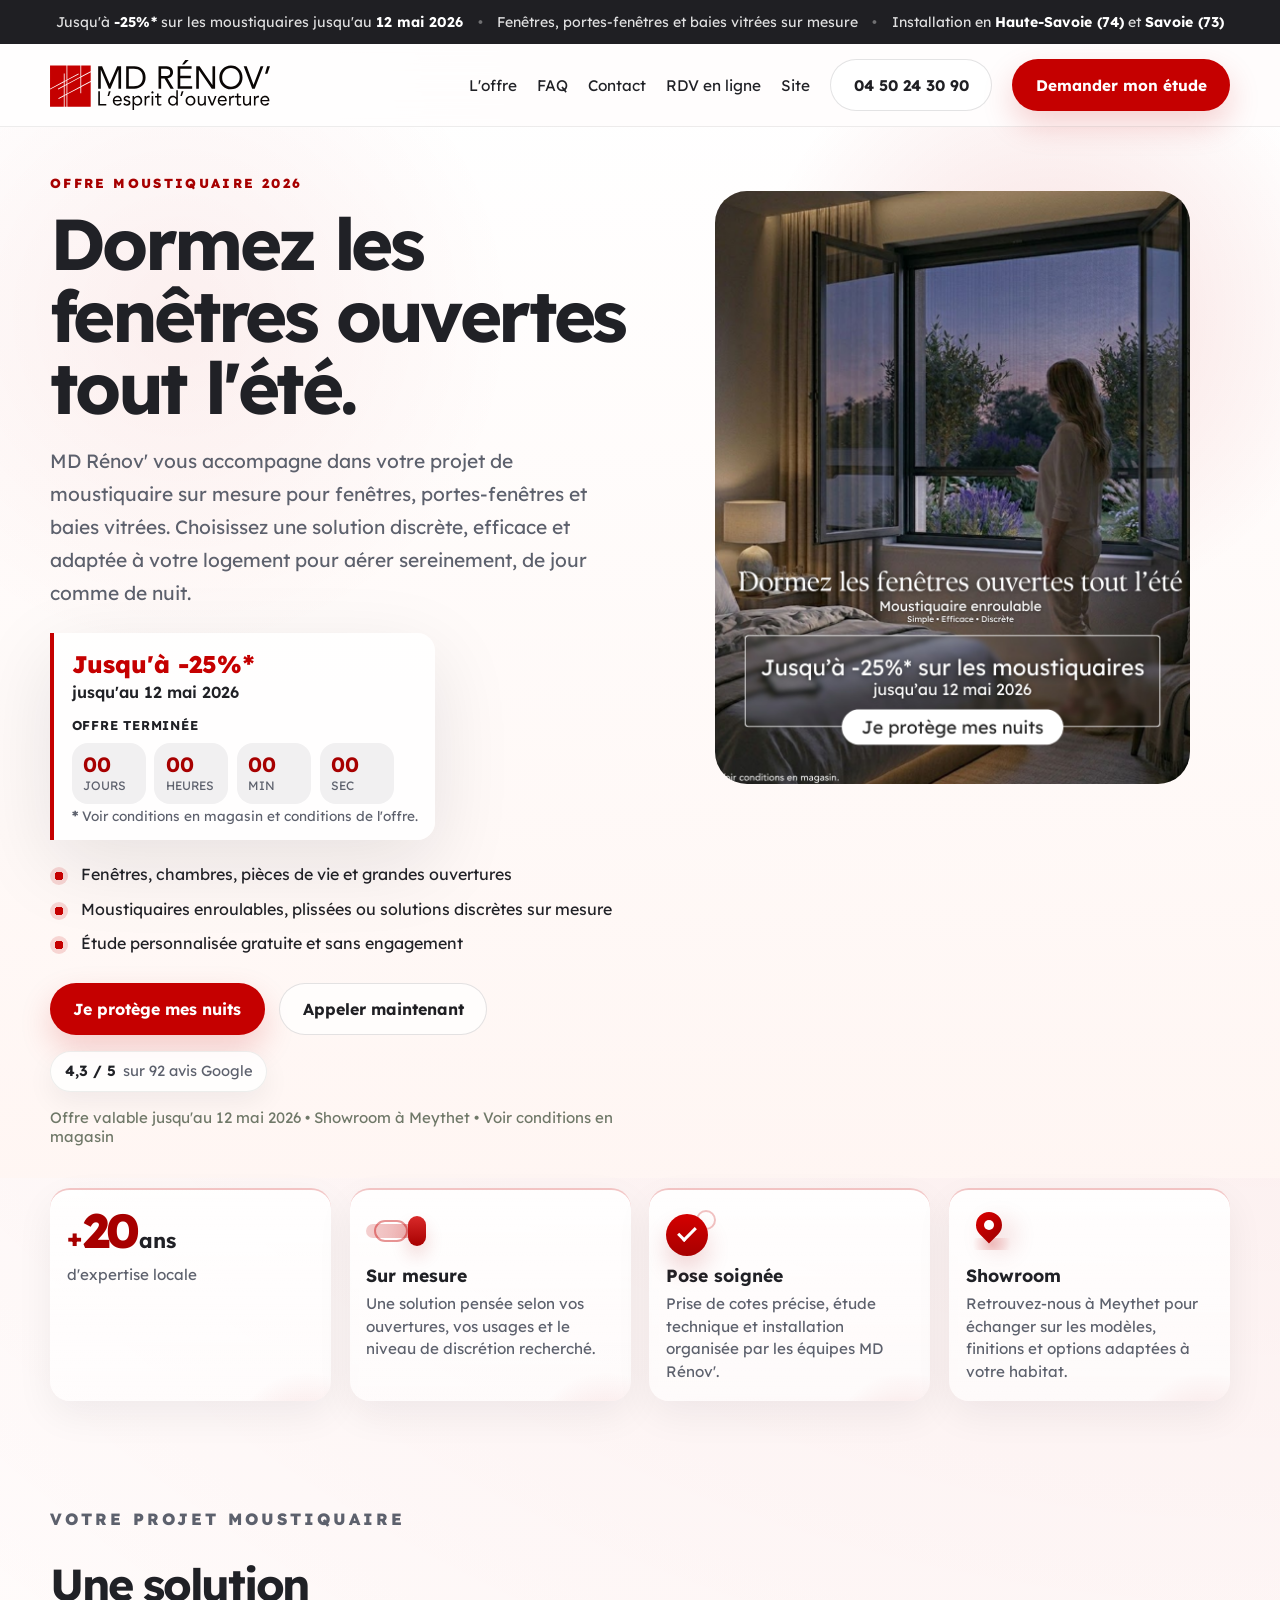
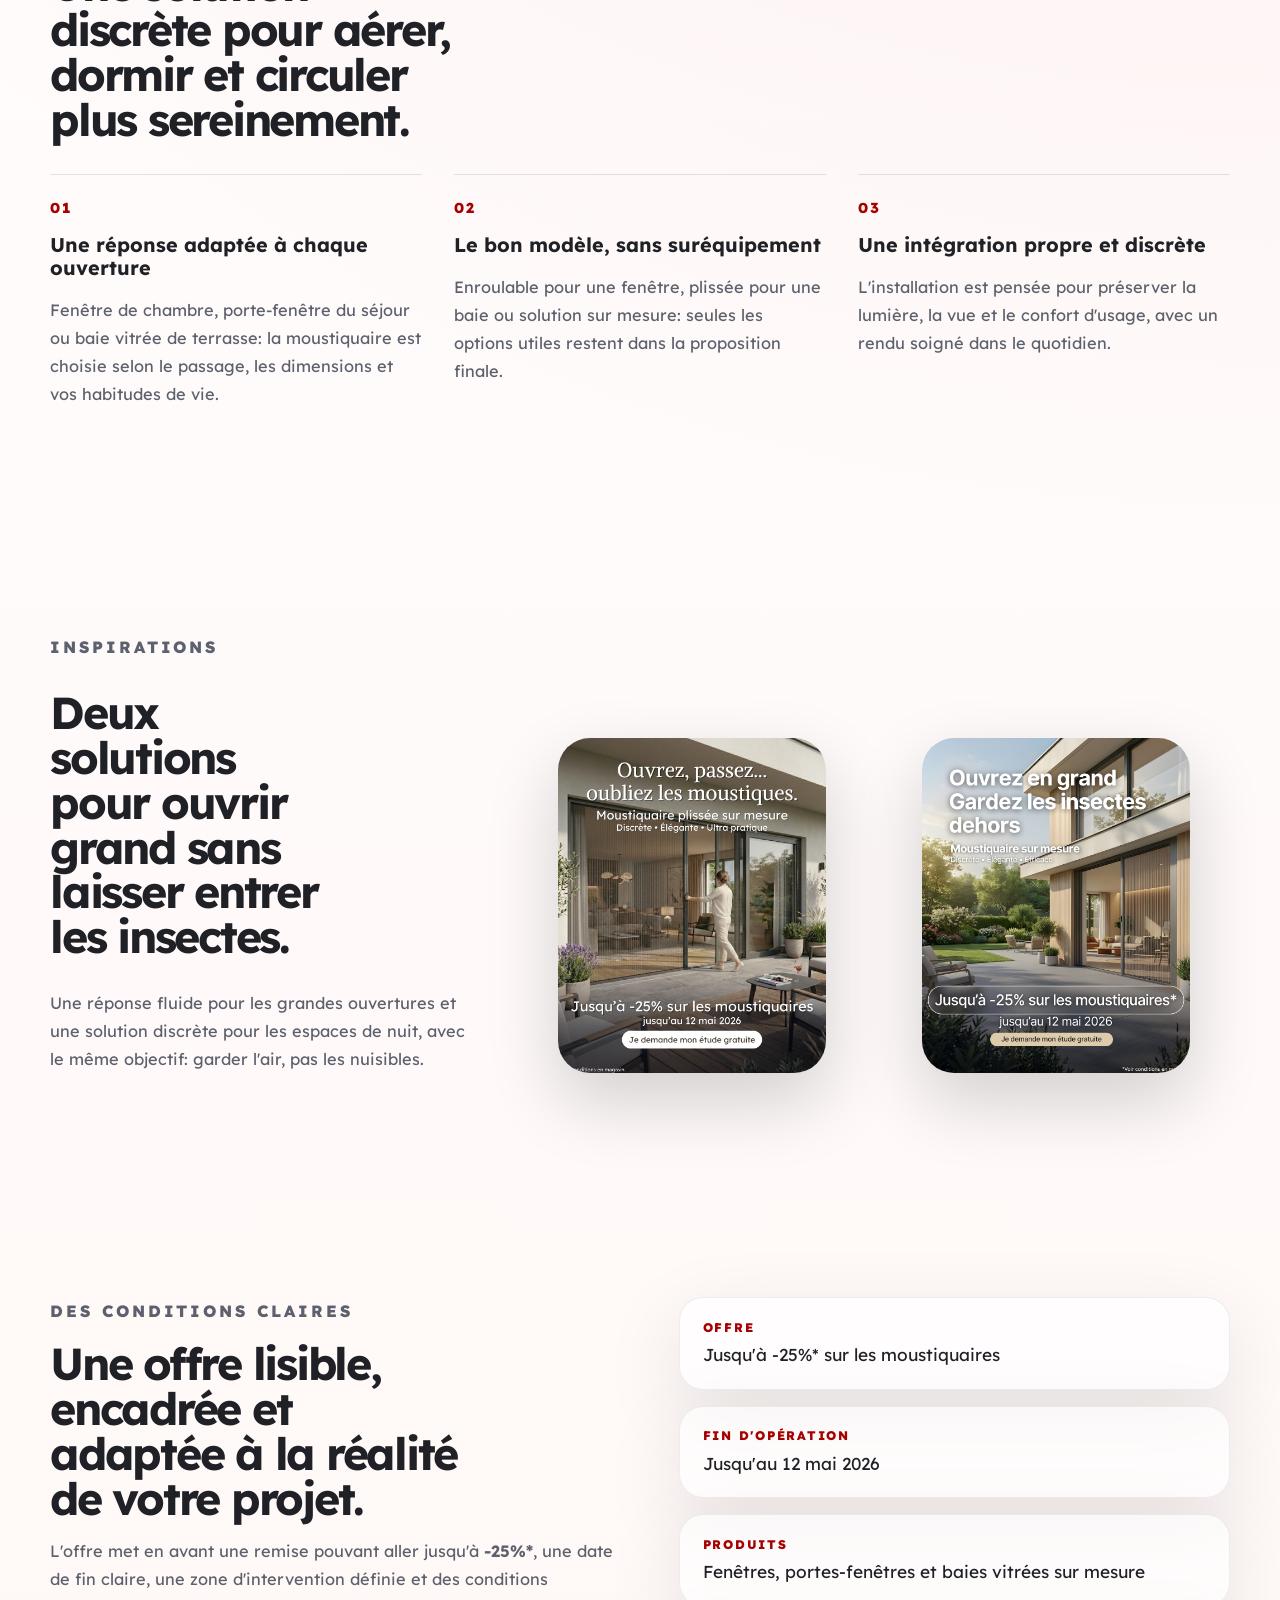
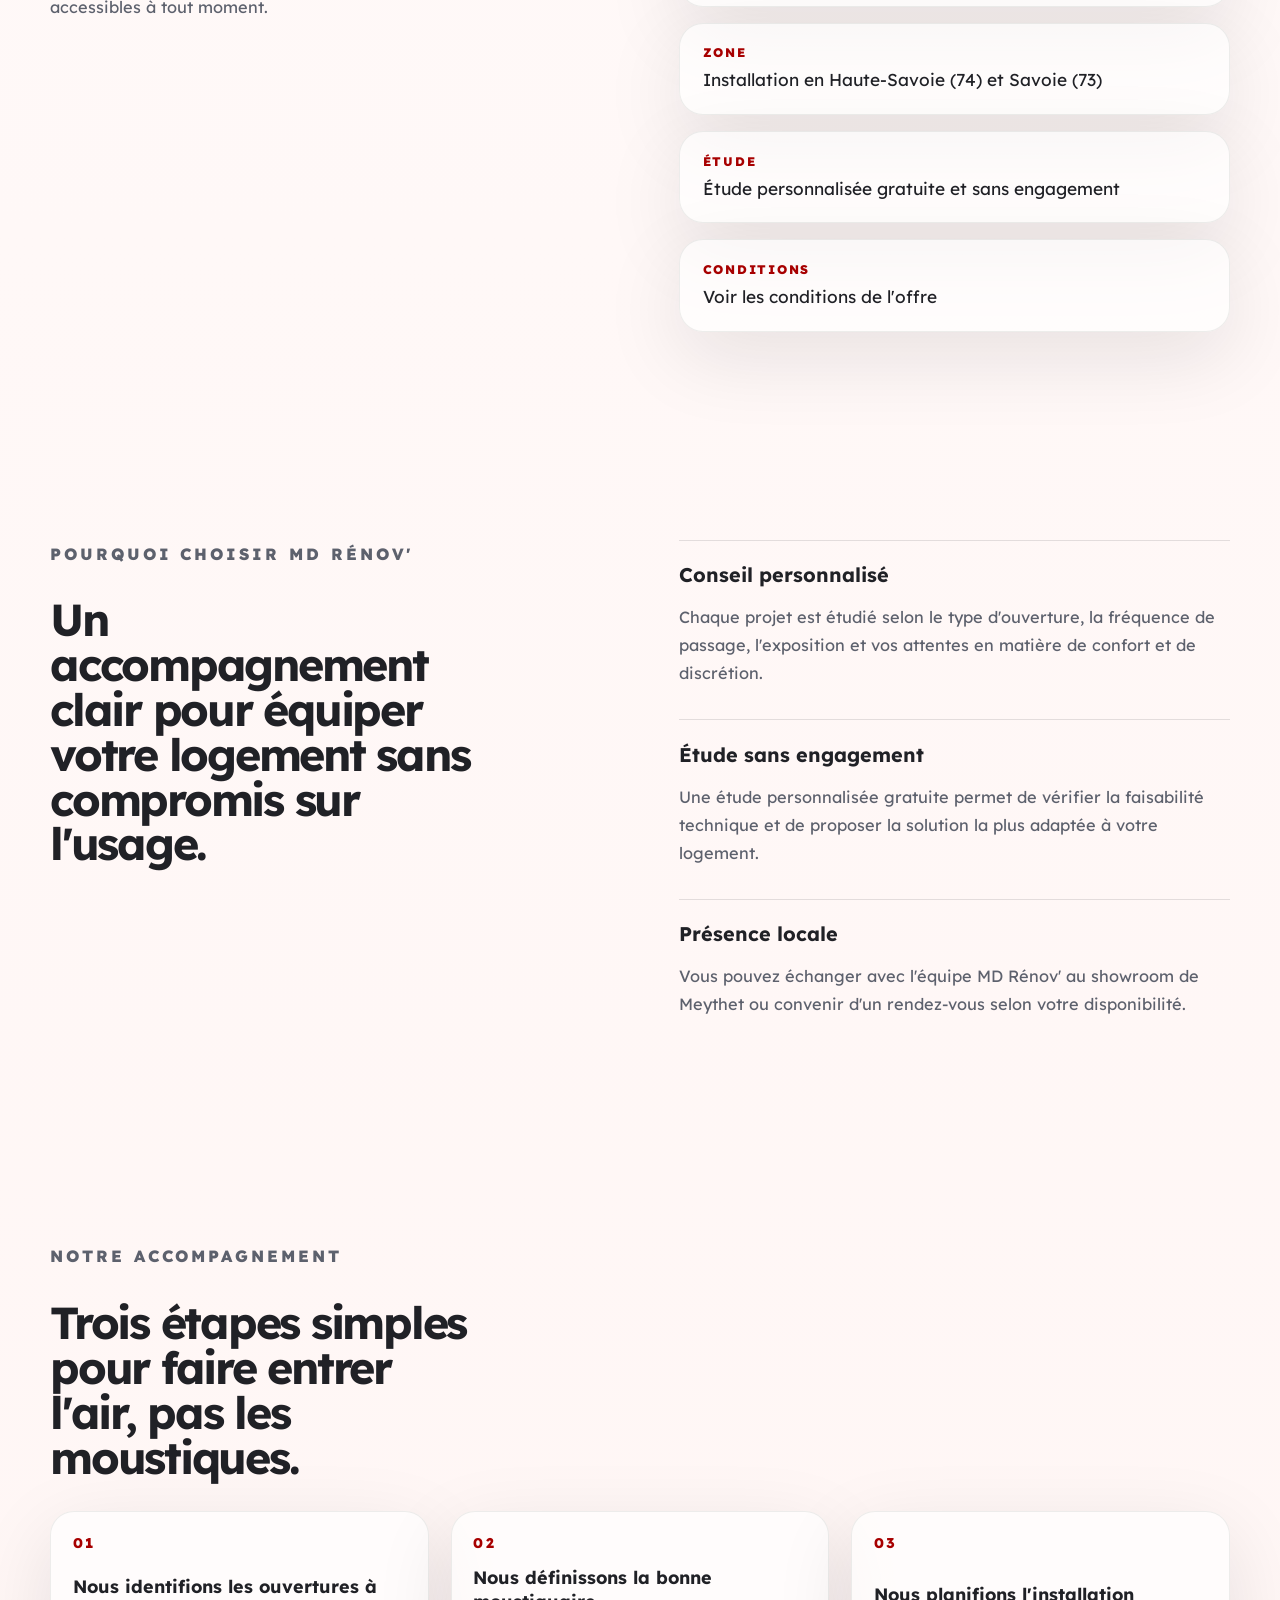
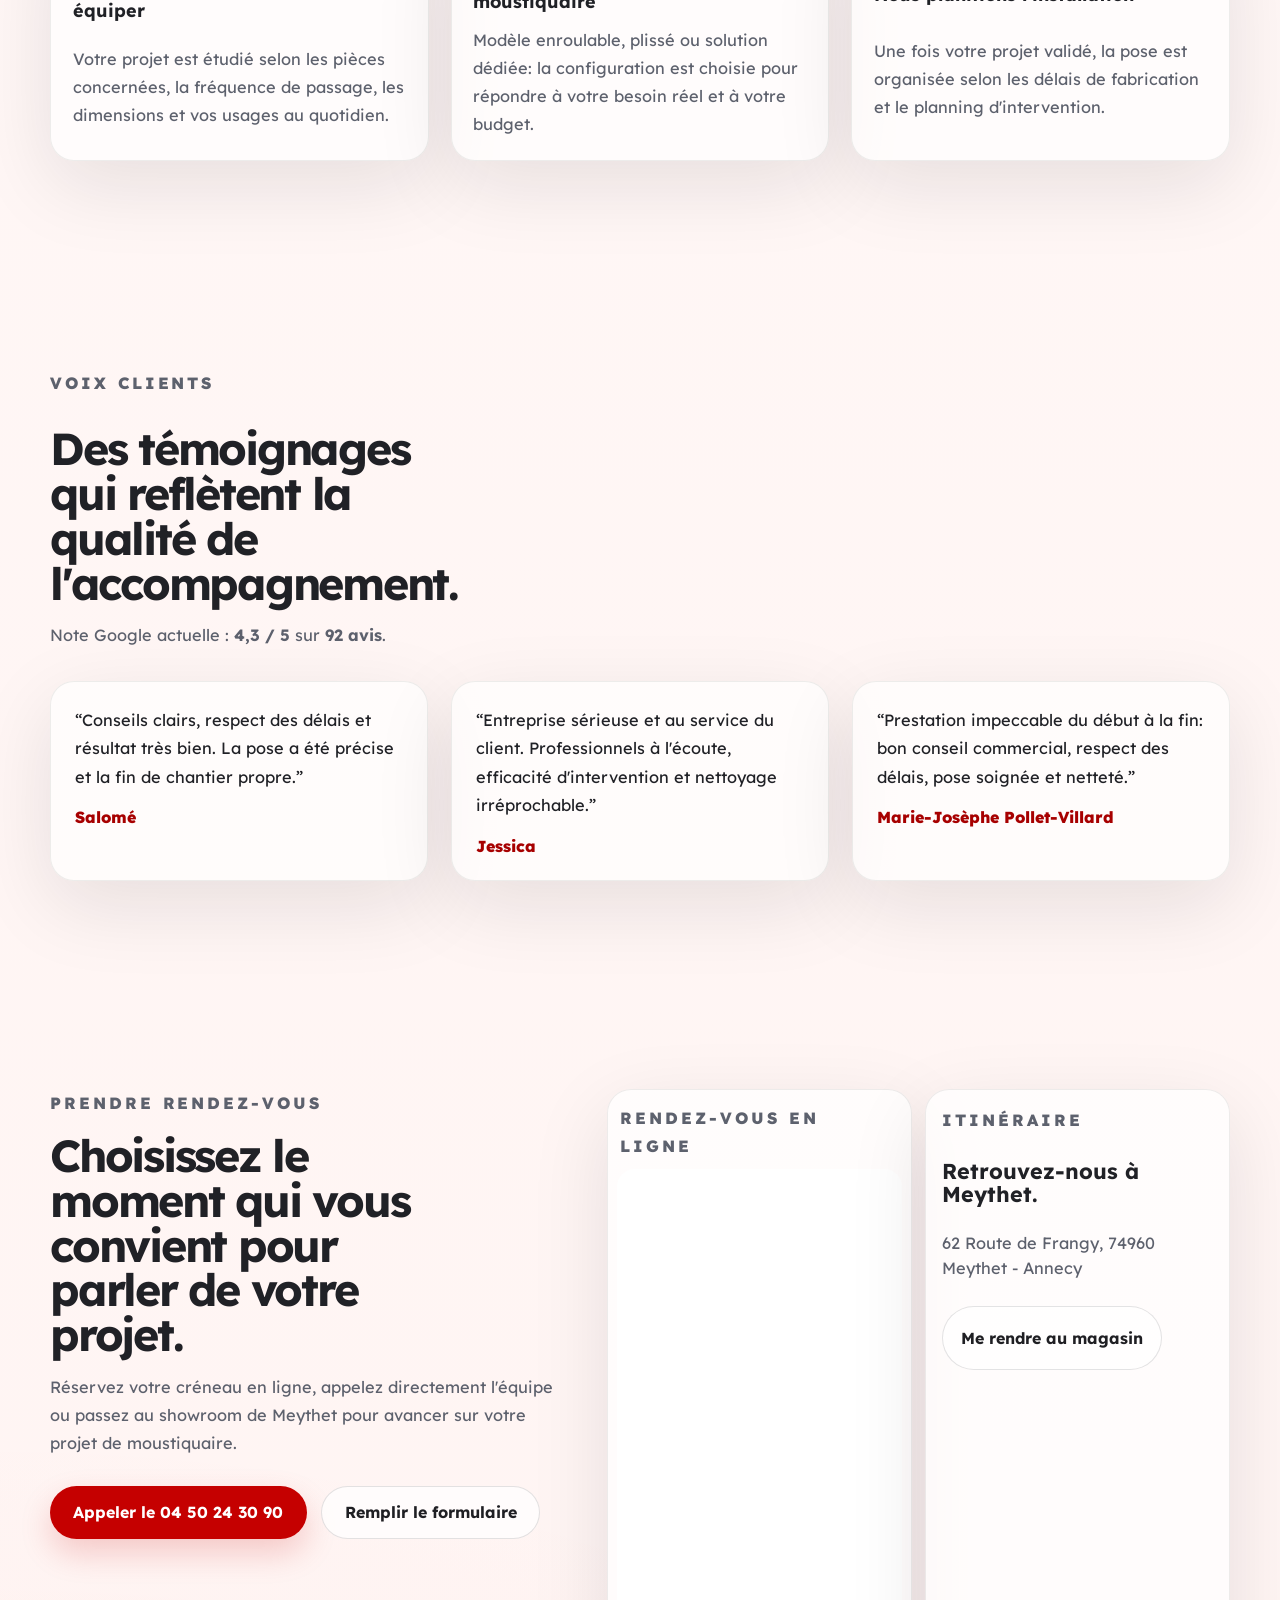
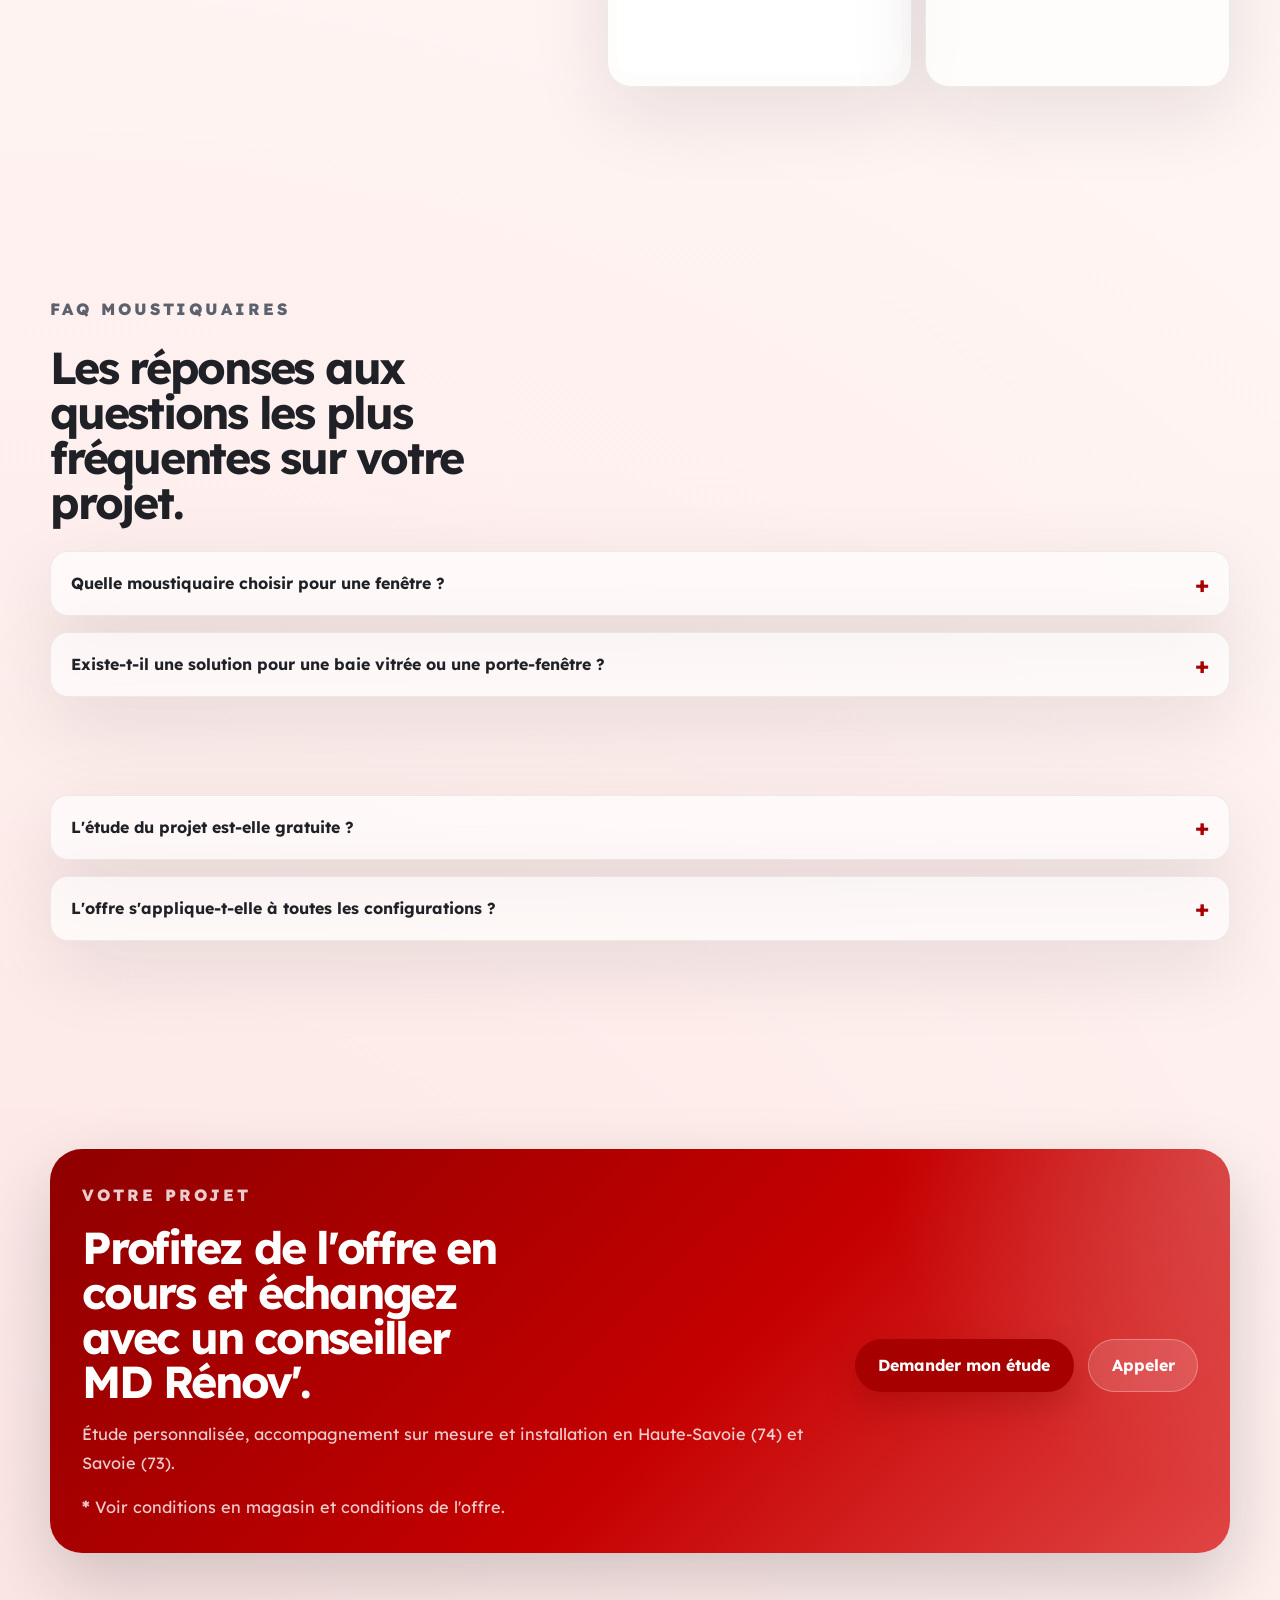
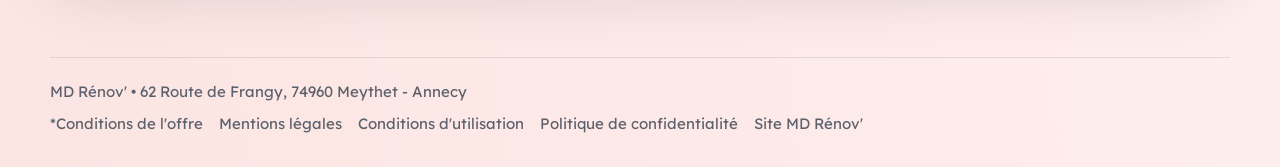
==== commit 8d14e536: "Add files via upload" ====
--- a/index.html
+++ b/index.html
@@ -276,21 +276,30 @@
             </div>
             <p class="trust-item__text">d'expertise locale</p>
           </article>
-          <article class="trust-item reveal">
+          <article class="trust-item trust-item--measure reveal">
+            <div class="trust-item__visual trust-icon trust-icon--measure" aria-hidden="true">
+              <span></span>
+            </div>
             <p class="trust-item__title">Sur mesure</p>
             <p class="trust-item__text">
               Une solution pensée selon vos ouvertures, vos usages et le niveau de discrétion
               recherché.
             </p>
           </article>
-          <article class="trust-item reveal">
+          <article class="trust-item trust-item--craft reveal">
+            <div class="trust-item__visual trust-icon trust-icon--craft" aria-hidden="true">
+              <span></span>
+            </div>
             <p class="trust-item__title">Pose soignée</p>
             <p class="trust-item__text">
               Prise de cotes précise, étude technique et installation organisée par les équipes
               MD Rénov'.
             </p>
           </article>
-          <article class="trust-item reveal">
+          <article class="trust-item trust-item--showroom reveal">
+            <div class="trust-item__visual trust-icon trust-icon--showroom" aria-hidden="true">
+              <span></span>
+            </div>
             <p class="trust-item__title">Showroom</p>
             <p class="trust-item__text">
               Retrouvez-nous à Meythet pour échanger sur les modèles, finitions et options
@@ -340,7 +349,11 @@
         <div class="container">
           <div class="section-intro reveal">
             <p class="eyebrow">Inspirations</p>
-            <h2>Trois ambiances pour ouvrir, respirer et dormir plus sereinement.</h2>
+            <h2>Deux solutions pour ouvrir grand sans laisser entrer les insectes.</h2>
+            <p>
+              Une réponse fluide pour les grandes ouvertures et une solution discrète pour les
+              espaces de nuit, avec le même objectif: garder l'air, pas les nuisibles.
+            </p>
           </div>
           <div class="campaign-grid reveal">
             <figure class="media-card campaign-card">
--- a/styles.css
+++ b/styles.css
@@ -543,12 +543,14 @@
 }
 
 .trust-item {
+  position: relative;
   display: grid;
   align-content: start;
   gap: 0.4rem;
   margin: 0;
   min-height: 156px;
   padding: 1rem 1.05rem 1.05rem;
+  overflow: hidden;
   border-top: 2px solid rgba(197, 0, 0, 0.22);
   border-radius: 20px;
   background: linear-gradient(180deg, rgba(255, 255, 255, 0.9), rgba(255, 255, 255, 0.58));
@@ -570,6 +572,22 @@
   color: var(--pine);
 }
 
+.trust-item::after {
+  content: "";
+  position: absolute;
+  inset: auto -18% -58% auto;
+  width: 150px;
+  height: 150px;
+  border-radius: 50%;
+  background: radial-gradient(circle, rgba(197, 0, 0, 0.12), transparent 72%);
+  opacity: 0;
+  transform: scale(0.82);
+  transition:
+    opacity 280ms ease,
+    transform 280ms ease;
+  pointer-events: none;
+}
+
 .trust-item__title,
 .trust-item__text {
   margin: 0;
@@ -624,6 +642,118 @@
   font-size: 1.3rem;
   font-weight: 700;
   transform: none;
+}
+
+.trust-icon {
+  position: relative;
+  min-height: 52px;
+}
+
+.trust-icon span,
+.trust-icon::before,
+.trust-icon::after {
+  content: "";
+  position: absolute;
+  display: block;
+}
+
+.trust-icon--measure {
+  width: 72px;
+}
+
+.trust-icon--measure::before {
+  left: 0;
+  top: 18px;
+  width: 54px;
+  height: 14px;
+  border-radius: 999px;
+  background: linear-gradient(90deg, rgba(197, 0, 0, 0.18), rgba(197, 0, 0, 0.34));
+}
+
+.trust-icon--measure::after {
+  left: 8px;
+  top: 14px;
+  width: 34px;
+  height: 22px;
+  border: 2px solid rgba(197, 0, 0, 0.42);
+  border-radius: 12px;
+}
+
+.trust-icon--measure span {
+  left: 42px;
+  top: 10px;
+  width: 18px;
+  height: 30px;
+  border-radius: 10px;
+  background: linear-gradient(180deg, #d92a2a, #a70000);
+  box-shadow: 0 10px 18px rgba(167, 0, 0, 0.16);
+  transform-origin: bottom center;
+}
+
+.trust-icon--craft {
+  width: 62px;
+}
+
+.trust-icon--craft::before {
+  left: 0;
+  top: 8px;
+  width: 42px;
+  height: 42px;
+  border-radius: 50%;
+  background: linear-gradient(180deg, #d40000, #a70000);
+  box-shadow: 0 14px 24px rgba(167, 0, 0, 0.16);
+}
+
+.trust-icon--craft::after {
+  left: 12px;
+  top: 21px;
+  width: 18px;
+  height: 10px;
+  border-left: 3px solid var(--white);
+  border-bottom: 3px solid var(--white);
+  transform: rotate(-45deg);
+}
+
+.trust-icon--craft span {
+  left: 30px;
+  top: 4px;
+  width: 20px;
+  height: 20px;
+  border-radius: 50%;
+  border: 2px solid rgba(197, 0, 0, 0.24);
+}
+
+.trust-icon--showroom {
+  width: 62px;
+}
+
+.trust-icon--showroom::before {
+  left: 10px;
+  top: 6px;
+  width: 26px;
+  height: 26px;
+  border-radius: 50% 50% 50% 0;
+  background: linear-gradient(180deg, #d40000, #a70000);
+  transform: rotate(-45deg);
+  box-shadow: 0 14px 26px rgba(167, 0, 0, 0.18);
+}
+
+.trust-icon--showroom::after {
+  left: 18px;
+  top: 14px;
+  width: 10px;
+  height: 10px;
+  border-radius: 50%;
+  background: var(--white);
+}
+
+.trust-icon--showroom span {
+  left: 0;
+  top: 32px;
+  width: 52px;
+  height: 12px;
+  border-radius: 999px;
+  background: radial-gradient(circle, rgba(197, 0, 0, 0.22), transparent 72%);
 }
 
 .az-inline {
@@ -733,6 +863,31 @@
   animation: fervam-glow 2.8s ease-in-out infinite;
 }
 
+.trust-item.is-visible::after {
+  opacity: 1;
+  transform: scale(1);
+}
+
+.trust-item.is-visible .trust-icon--measure span {
+  animation: measure-swing 3.4s ease-in-out infinite;
+}
+
+.trust-item.is-visible .trust-icon--craft::before {
+  animation: craft-pulse 2.8s ease-in-out infinite;
+}
+
+.trust-item.is-visible .trust-icon--craft span {
+  animation: craft-ring 2.8s ease-in-out infinite;
+}
+
+.trust-item.is-visible .trust-icon--showroom::before {
+  animation: showroom-bob 3s ease-in-out infinite;
+}
+
+.trust-item.is-visible .trust-icon--showroom span {
+  animation: showroom-ping 3s ease-in-out infinite;
+}
+
 .trust-item:hover,
 .trust-item:focus-within {
   color: var(--ink);
@@ -1020,9 +1175,9 @@
 
 .campaign-grid {
   display: grid;
-  grid-template-columns: repeat(3, minmax(0, 1fr));
+  grid-template-columns: repeat(2, minmax(0, 1fr));
   gap: 1rem;
-  margin-top: 2rem;
+  margin-top: 0;
 }
 
 .campaign-card {
@@ -1031,6 +1186,26 @@
 
 .campaign-card img {
   object-position: center top;
+}
+
+.section--gallery .container {
+  display: grid;
+  grid-template-columns: minmax(280px, 0.76fr) minmax(0, 1.24fr);
+  gap: 2rem;
+  align-items: end;
+}
+
+.section--gallery .section-intro {
+  max-width: 540px;
+  margin-bottom: 0;
+}
+
+.section--gallery .section-intro h2 {
+  max-width: 9ch;
+}
+
+.section--gallery .section-intro p:last-child {
+  max-width: 42ch;
 }
 
 .site-footer {
@@ -1251,7 +1426,12 @@
   .reveal { opacity: 1; transform: none; }
   .trust-item.is-visible .az-inline::after,
   .trust-item.is-visible .trust-badge--inline,
-  .trust-item.is-visible .fervam-inline {
+  .trust-item.is-visible .fervam-inline,
+  .trust-item.is-visible .trust-icon--measure span,
+  .trust-item.is-visible .trust-icon--craft::before,
+  .trust-item.is-visible .trust-icon--craft span,
+  .trust-item.is-visible .trust-icon--showroom::before,
+  .trust-item.is-visible .trust-icon--showroom span {
     animation: none;
   }
 }
@@ -1268,9 +1448,18 @@
   .offer-layout,
   .journey-steps,
   .review-list,
-  .campaign-grid,
   .benefits-grid,
   .trust-grid {
+    grid-template-columns: repeat(2, minmax(0, 1fr));
+  }
+
+  .section--gallery .container {
+    grid-template-columns: 1fr;
+    gap: 1.4rem;
+    align-items: start;
+  }
+
+  .campaign-grid {
     grid-template-columns: repeat(2, minmax(0, 1fr));
   }
 
@@ -1501,6 +1690,9 @@
   .section-intro {
     gap: 0.65rem;
   }
+  .section--gallery .section-intro h2 {
+    max-width: none;
+  }
   .faq-item {
     padding: 0 1rem;
   }
@@ -1620,6 +1812,71 @@
   50% {
     background: rgba(197, 0, 0, 0.1);
     box-shadow: 0 0 0 4px rgba(197, 0, 0, 0.05);
+  }
+}
+
+@keyframes measure-swing {
+  0%,
+  100% {
+    transform: rotate(0deg);
+  }
+
+  30% {
+    transform: rotate(8deg);
+  }
+
+  60% {
+    transform: rotate(-4deg);
+  }
+}
+
+@keyframes craft-pulse {
+  0%,
+  100% {
+    transform: scale(1);
+    box-shadow: 0 14px 24px rgba(167, 0, 0, 0.16);
+  }
+
+  50% {
+    transform: scale(1.06);
+    box-shadow: 0 18px 30px rgba(167, 0, 0, 0.22);
+  }
+}
+
+@keyframes craft-ring {
+  0%,
+  100% {
+    transform: scale(0.9);
+    opacity: 0.4;
+  }
+
+  50% {
+    transform: scale(1.12);
+    opacity: 0.85;
+  }
+}
+
+@keyframes showroom-bob {
+  0%,
+  100% {
+    transform: rotate(-45deg) translateY(0);
+  }
+
+  50% {
+    transform: rotate(-45deg) translateY(-3px);
+  }
+}
+
+@keyframes showroom-ping {
+  0%,
+  100% {
+    transform: scale(0.92);
+    opacity: 0.3;
+  }
+
+  50% {
+    transform: scale(1.12);
+    opacity: 0.75;
   }
 }
 
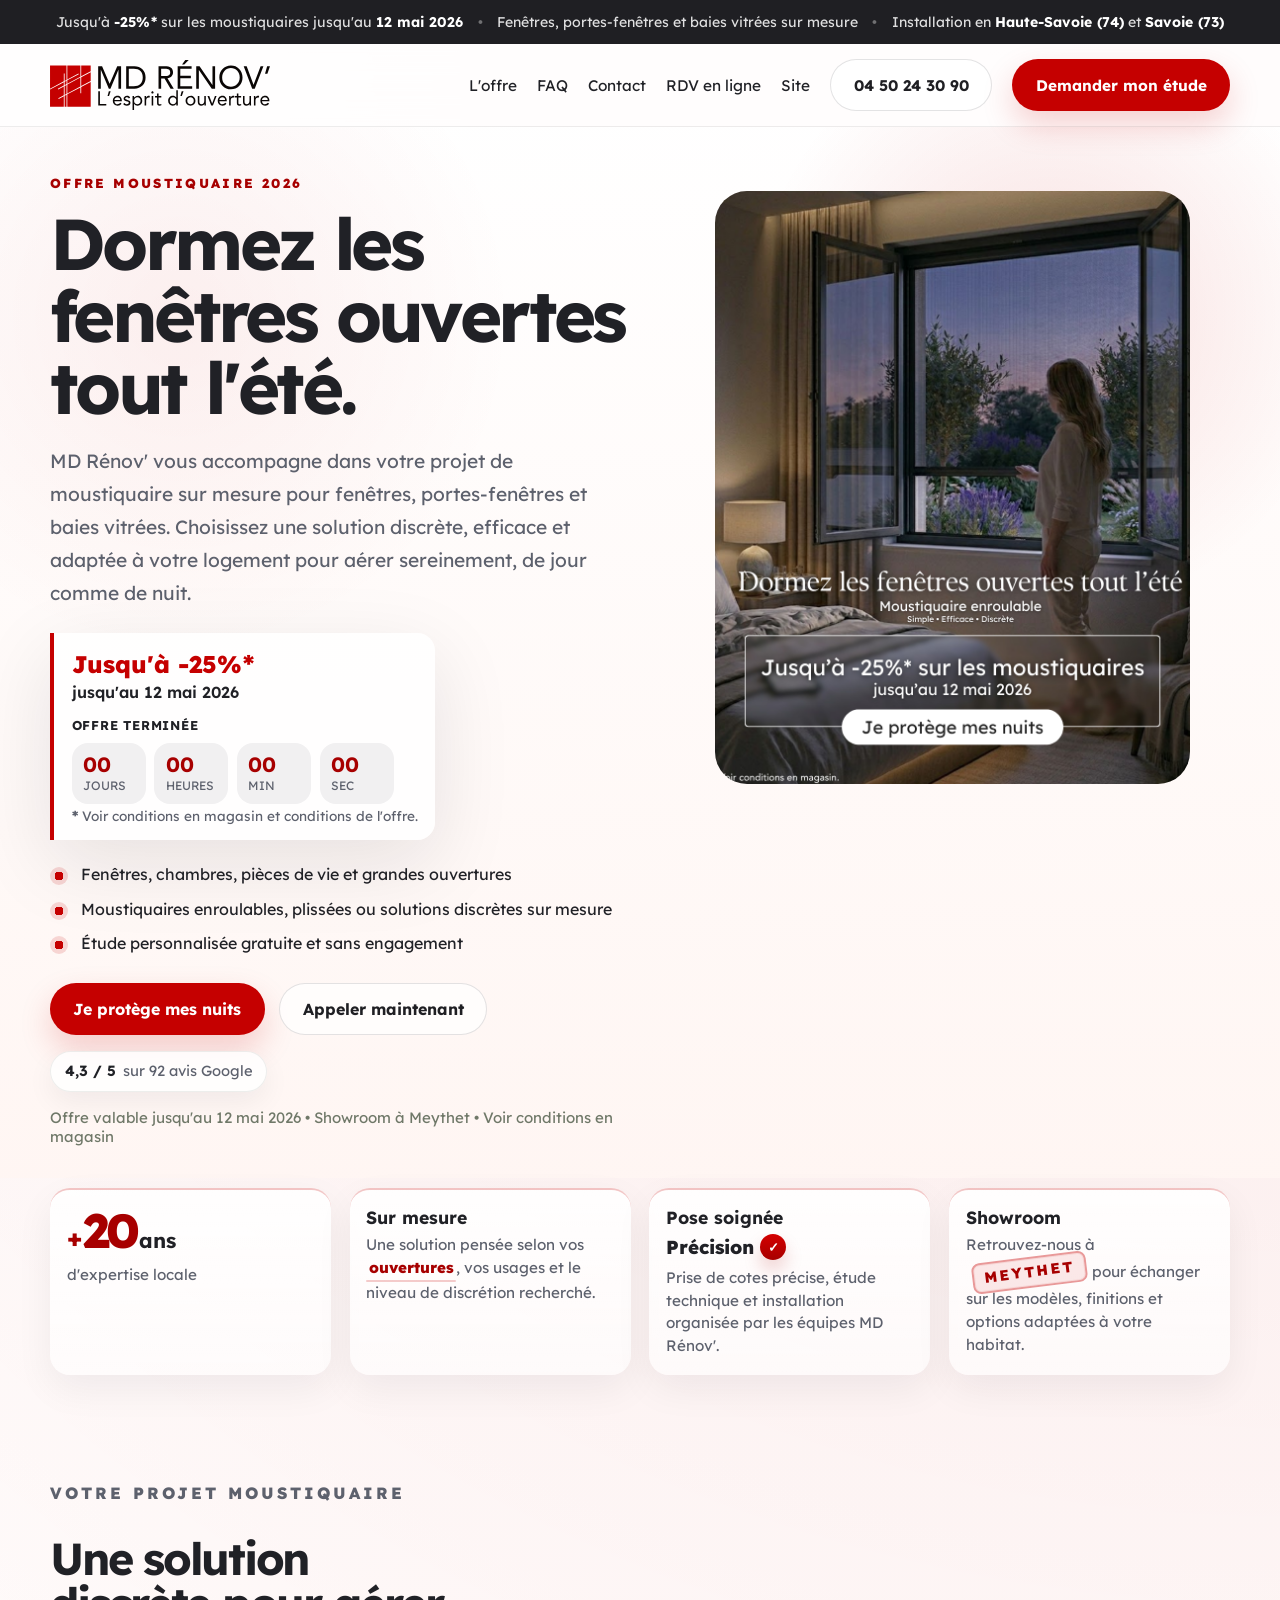
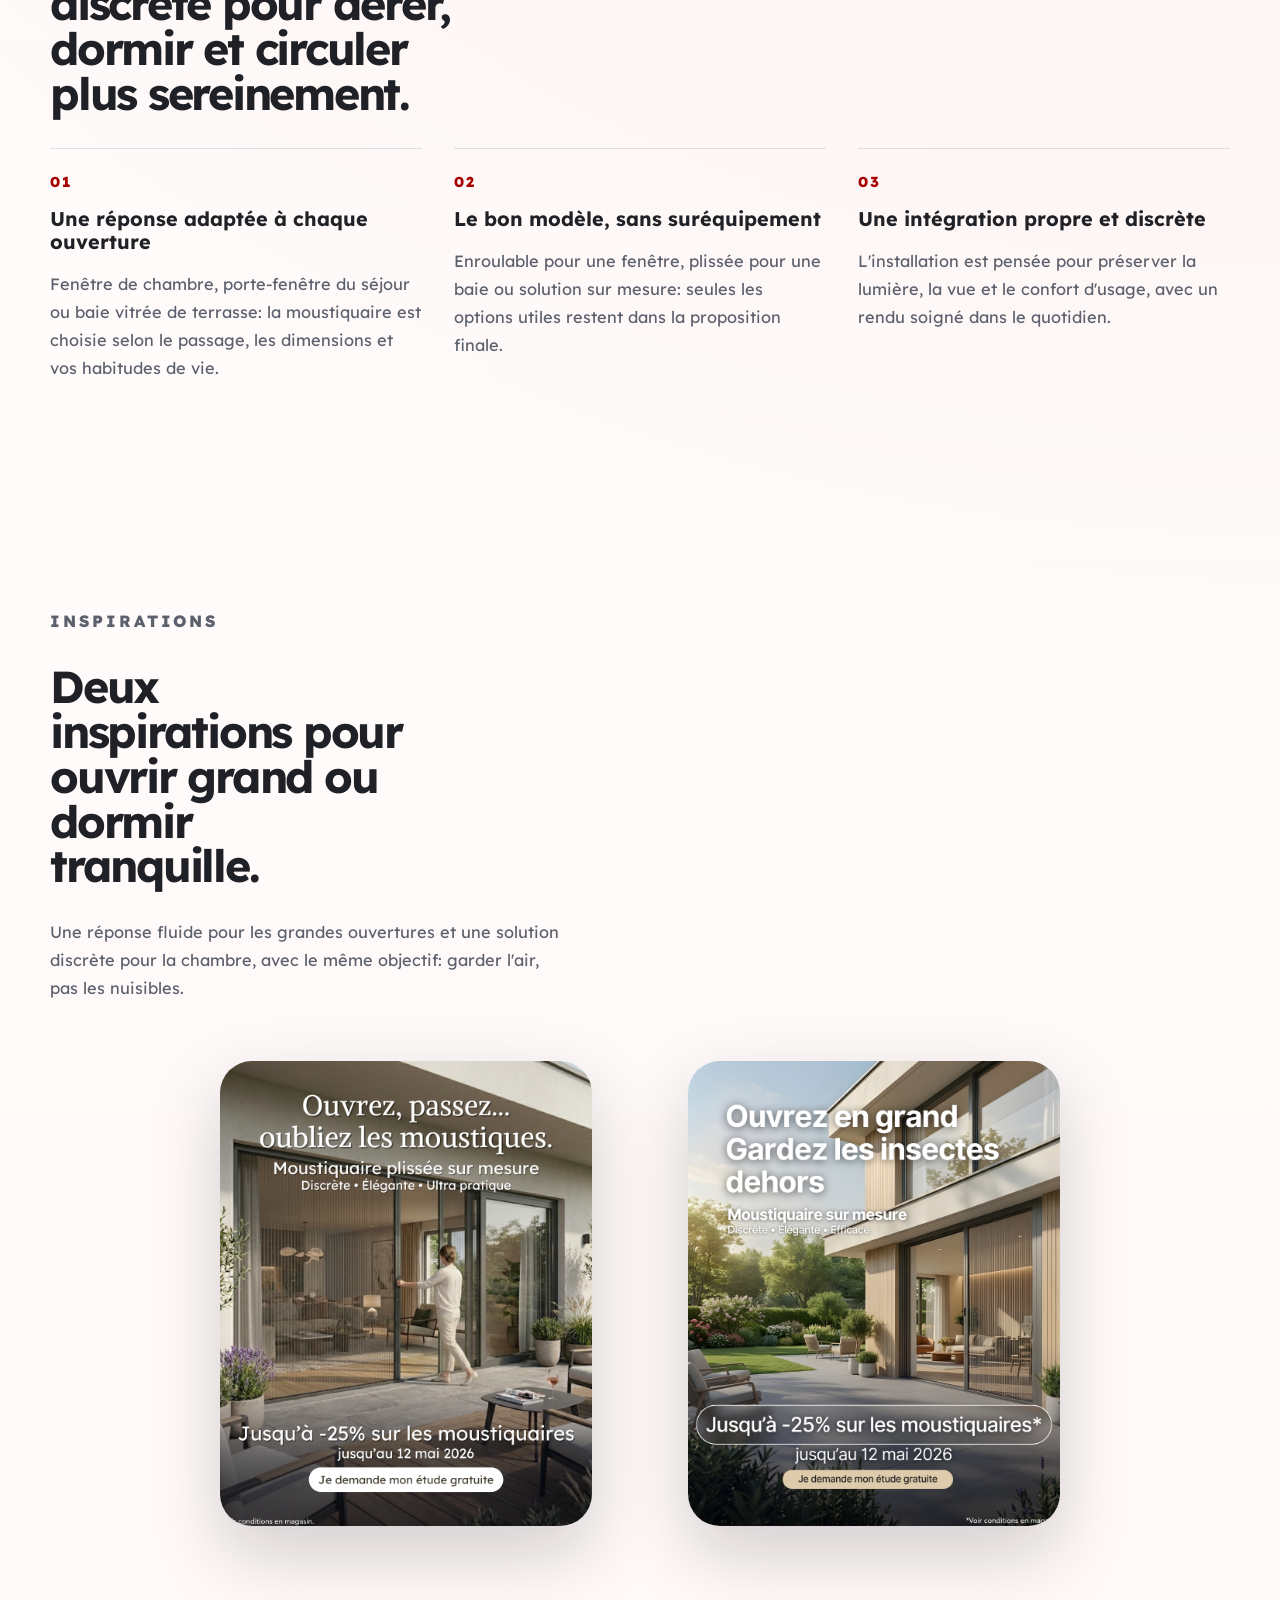
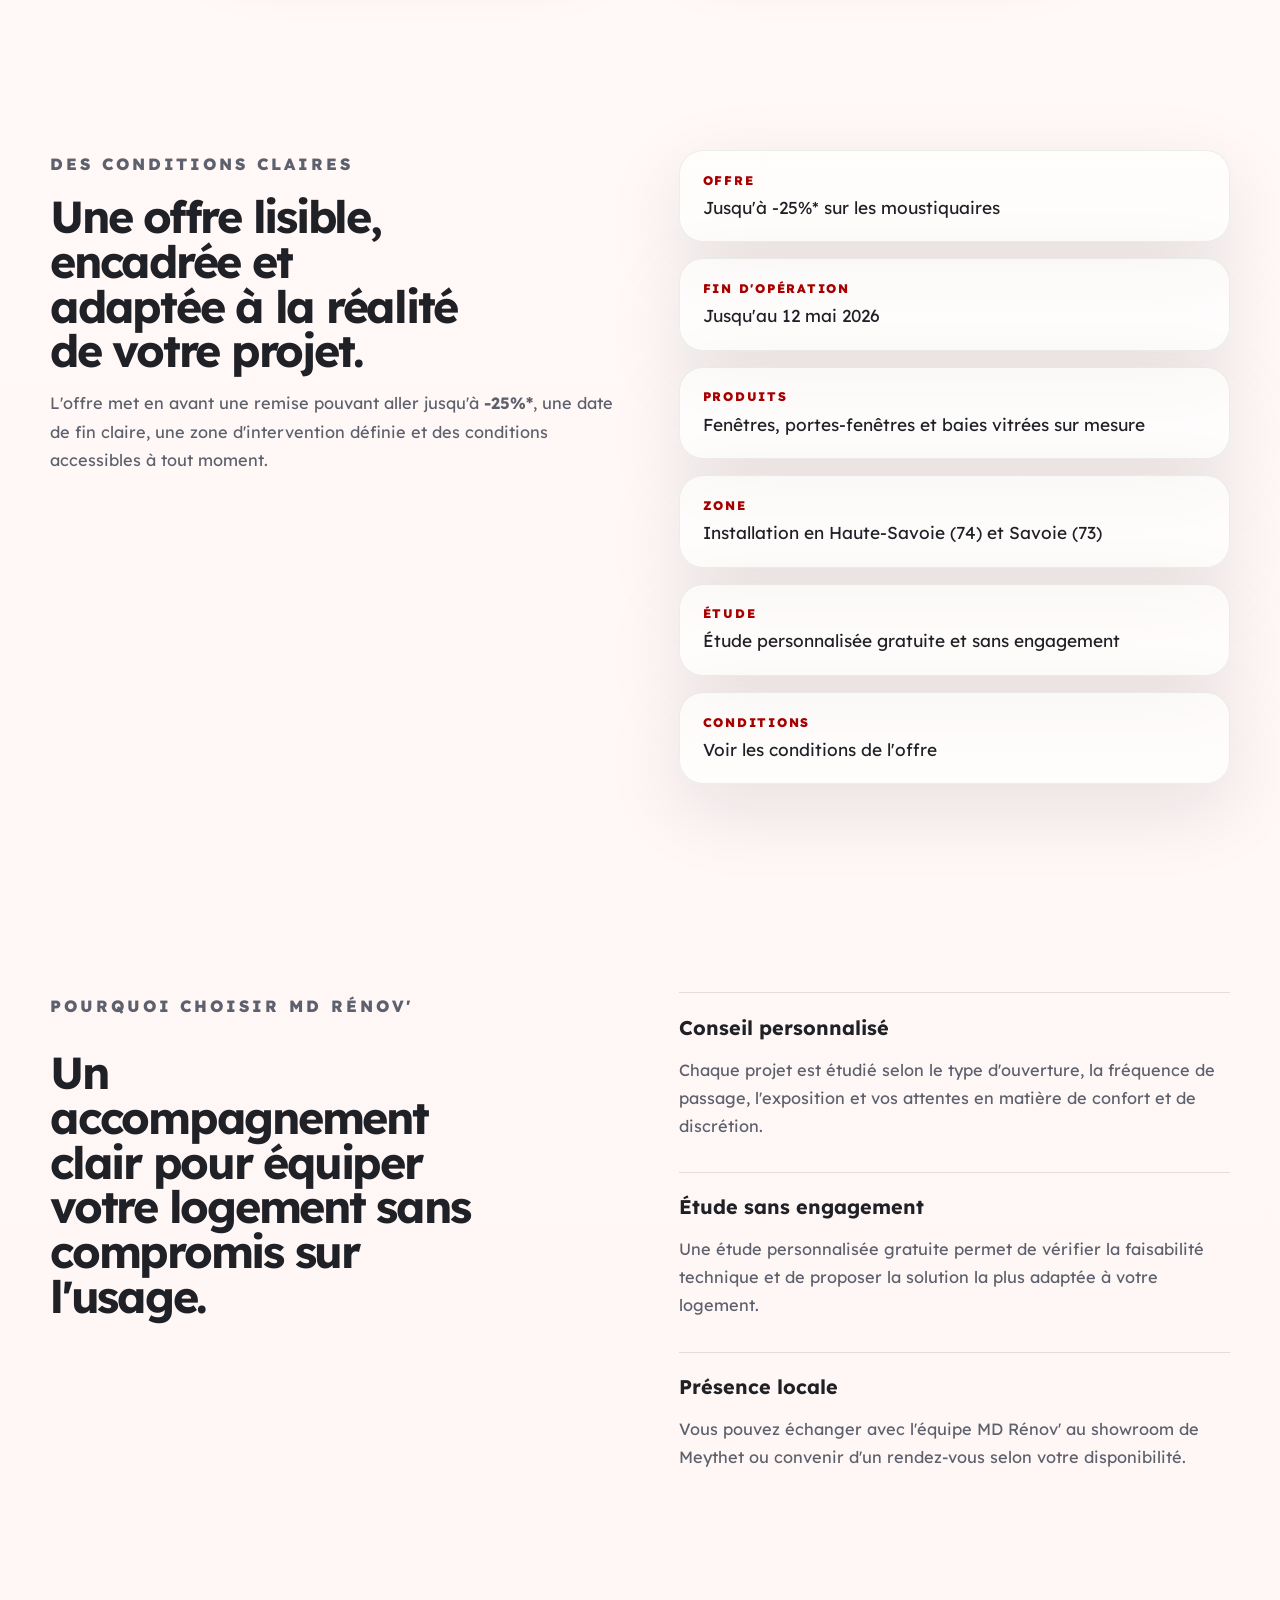
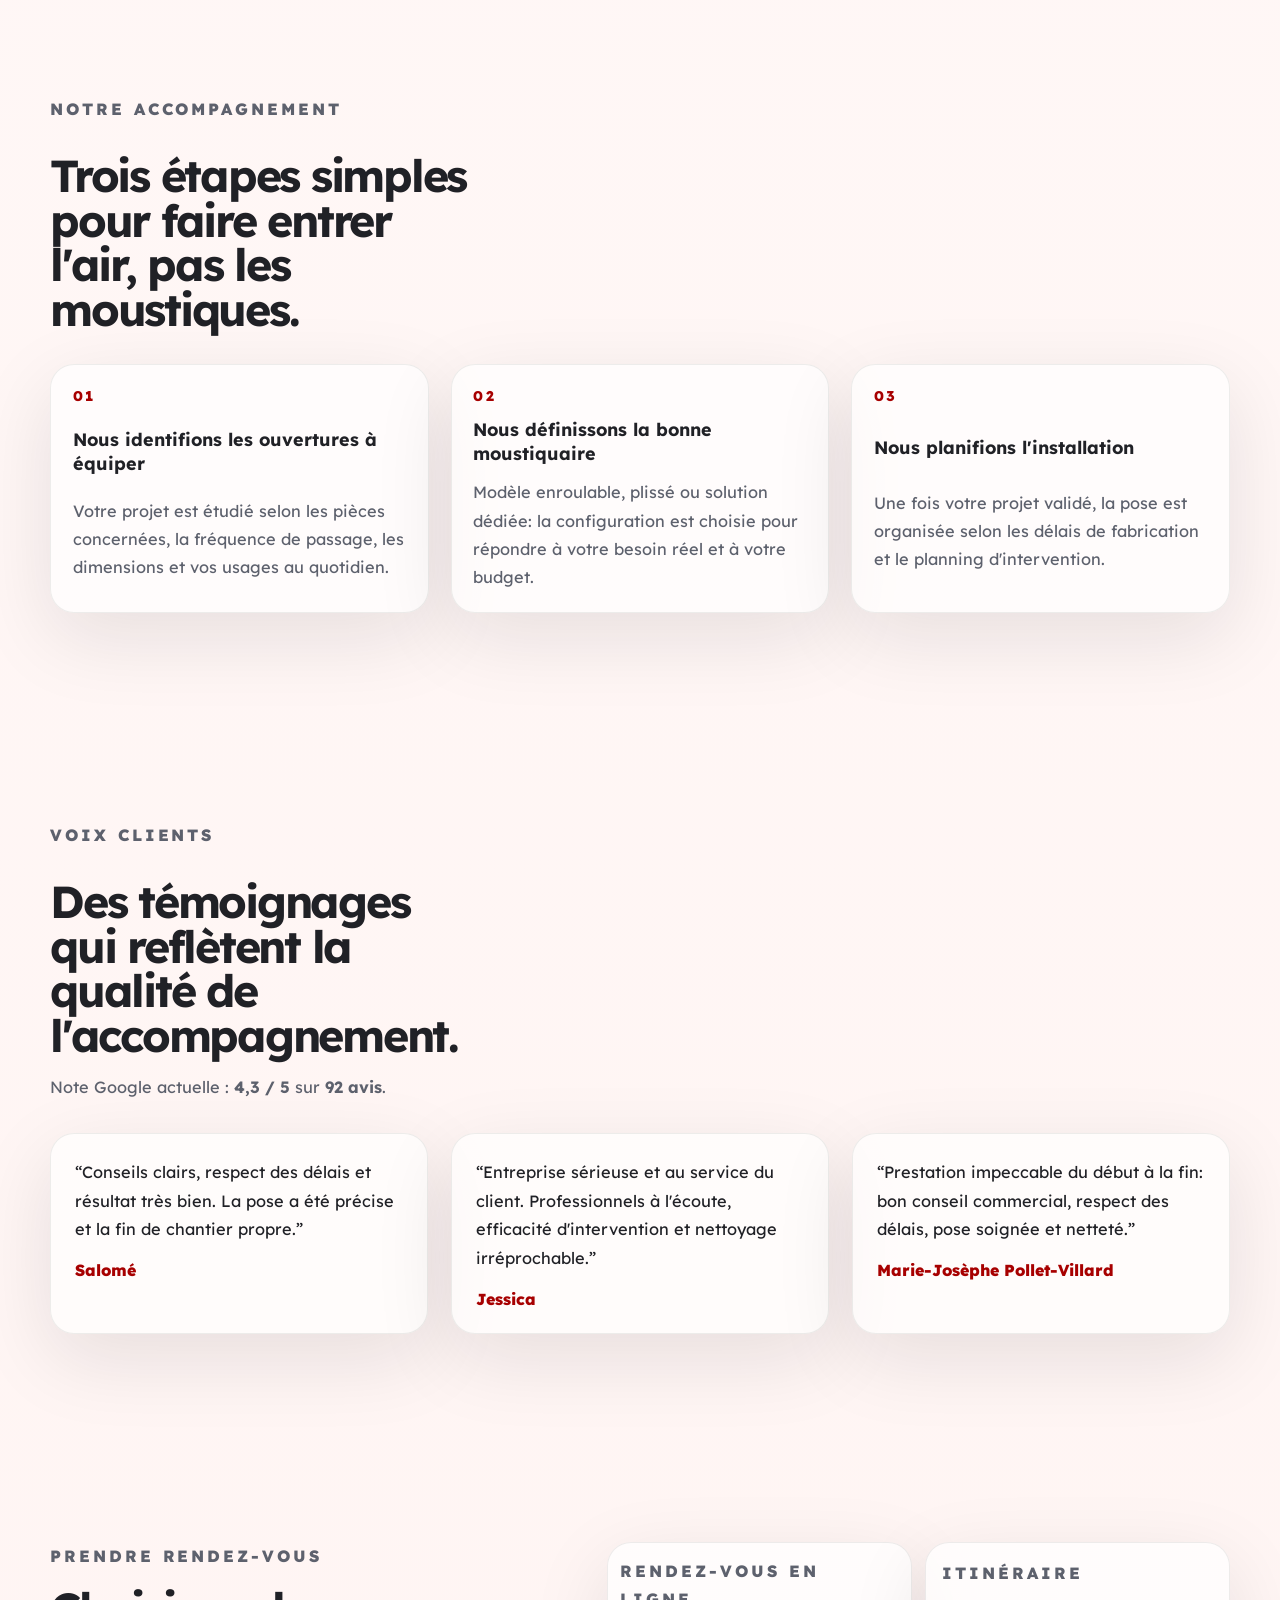
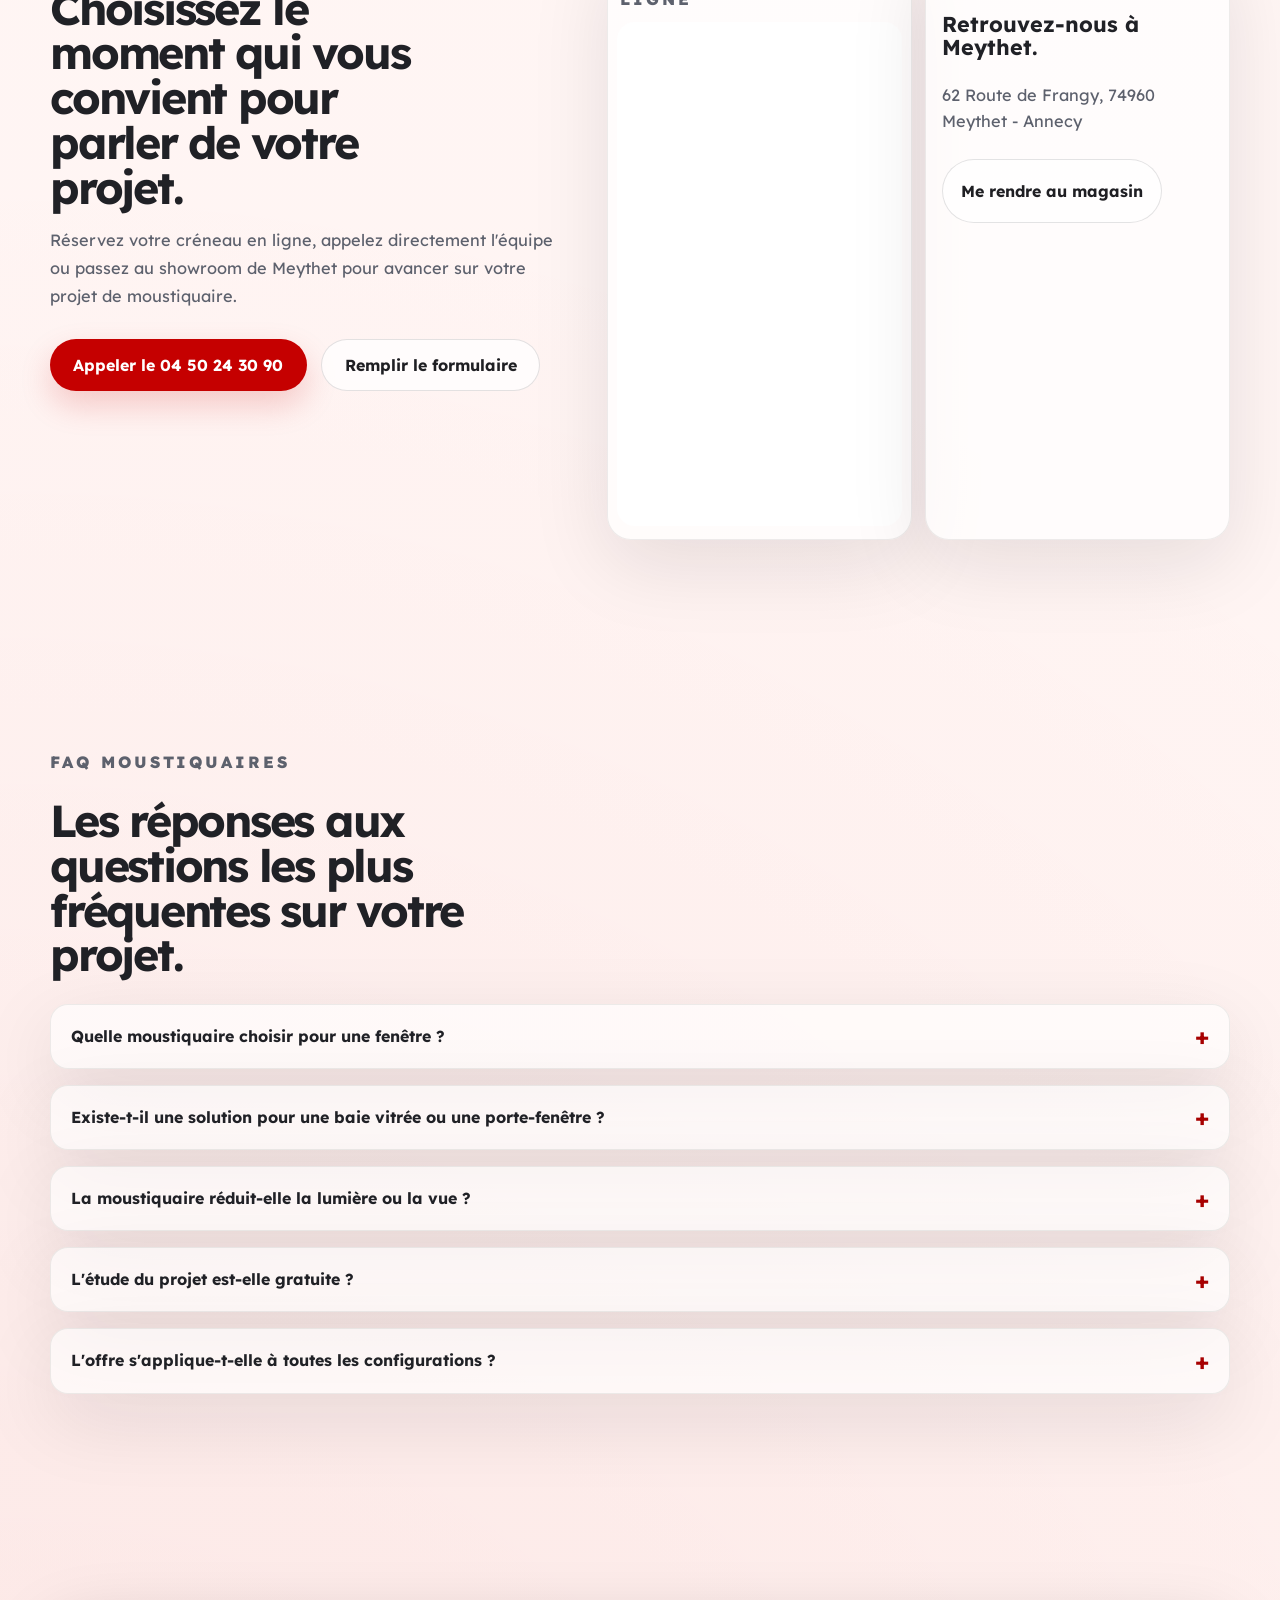
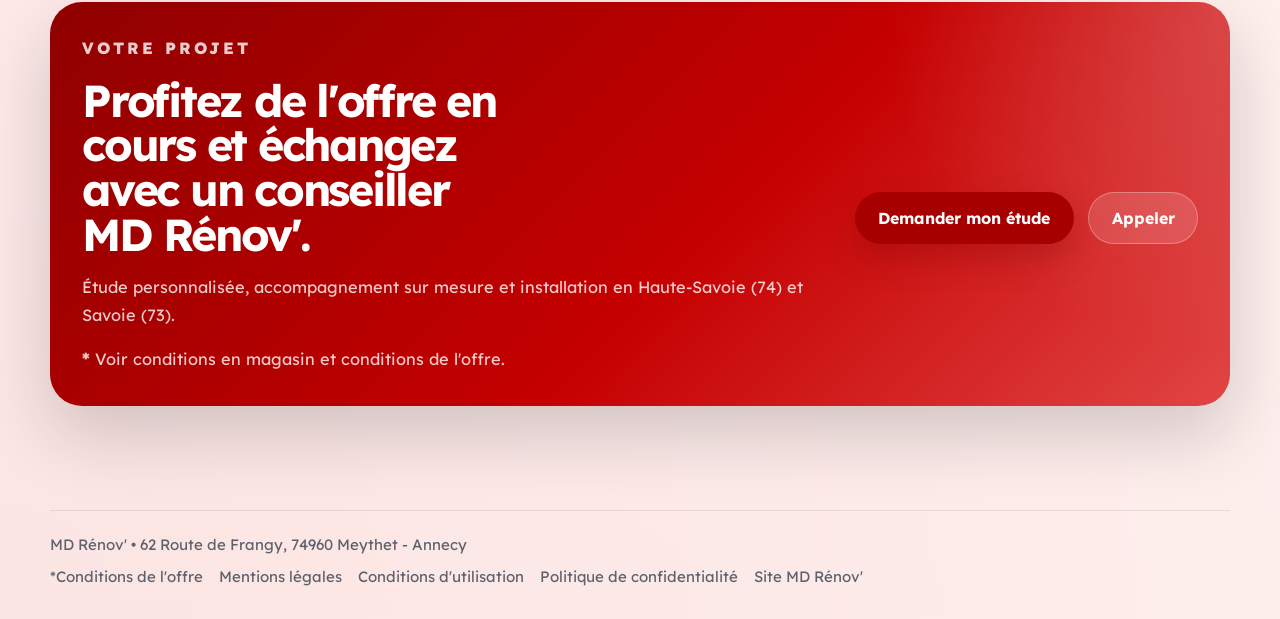
==== commit ab235086: "Add files via upload" ====
--- a/index.html
+++ b/index.html
@@ -276,33 +276,32 @@
             </div>
             <p class="trust-item__text">d'expertise locale</p>
           </article>
-          <article class="trust-item trust-item--measure reveal">
-            <div class="trust-item__visual trust-icon trust-icon--measure" aria-hidden="true">
-              <span></span>
-            </div>
+          <article class="trust-item trust-item--service reveal">
             <p class="trust-item__title">Sur mesure</p>
             <p class="trust-item__text">
-              Une solution pensée selon vos ouvertures, vos usages et le niveau de discrétion
+              Une solution pensée selon vos
+              <span class="az-inline">ouvertures</span>, vos usages et le niveau de discrétion
               recherché.
             </p>
           </article>
-          <article class="trust-item trust-item--craft reveal">
-            <div class="trust-item__visual trust-icon trust-icon--craft" aria-hidden="true">
-              <span></span>
-            </div>
+          <article class="trust-item trust-item--badge reveal">
             <p class="trust-item__title">Pose soignée</p>
+            <p class="trust-item__subline trust-item__subline--rge">
+              <span>Précision</span>
+              <span class="trust-badge trust-badge--inline" aria-hidden="true">
+                <span class="trust-badge__check">&#10003;</span>
+              </span>
+            </p>
             <p class="trust-item__text">
               Prise de cotes précise, étude technique et installation organisée par les équipes
               MD Rénov'.
             </p>
           </article>
-          <article class="trust-item trust-item--showroom reveal">
-            <div class="trust-item__visual trust-icon trust-icon--showroom" aria-hidden="true">
-              <span></span>
-            </div>
+          <article class="trust-item trust-item--stamp reveal">
             <p class="trust-item__title">Showroom</p>
             <p class="trust-item__text">
-              Retrouvez-nous à Meythet pour échanger sur les modèles, finitions et options
+              Retrouvez-nous à
+              <span class="fervam-inline">Meythet</span> pour échanger sur les modèles, finitions et options
               adaptées à votre habitat.
             </p>
           </article>
@@ -349,10 +348,10 @@
         <div class="container">
           <div class="section-intro reveal">
             <p class="eyebrow">Inspirations</p>
-            <h2>Deux solutions pour ouvrir grand sans laisser entrer les insectes.</h2>
+            <h2>Deux inspirations pour ouvrir grand ou dormir tranquille.</h2>
             <p>
-              Une réponse fluide pour les grandes ouvertures et une solution discrète pour les
-              espaces de nuit, avec le même objectif: garder l'air, pas les nuisibles.
+              Une réponse fluide pour les grandes ouvertures et une solution discrète pour la
+              chambre, avec le même objectif: garder l'air, pas les nuisibles.
             </p>
           </div>
           <div class="campaign-grid reveal">
--- a/styles.css
+++ b/styles.css
@@ -543,14 +543,12 @@
 }
 
 .trust-item {
-  position: relative;
   display: grid;
   align-content: start;
   gap: 0.4rem;
   margin: 0;
   min-height: 156px;
   padding: 1rem 1.05rem 1.05rem;
-  overflow: hidden;
   border-top: 2px solid rgba(197, 0, 0, 0.22);
   border-radius: 20px;
   background: linear-gradient(180deg, rgba(255, 255, 255, 0.9), rgba(255, 255, 255, 0.58));
@@ -572,22 +570,6 @@
   color: var(--pine);
 }
 
-.trust-item::after {
-  content: "";
-  position: absolute;
-  inset: auto -18% -58% auto;
-  width: 150px;
-  height: 150px;
-  border-radius: 50%;
-  background: radial-gradient(circle, rgba(197, 0, 0, 0.12), transparent 72%);
-  opacity: 0;
-  transform: scale(0.82);
-  transition:
-    opacity 280ms ease,
-    transform 280ms ease;
-  pointer-events: none;
-}
-
 .trust-item__title,
 .trust-item__text {
   margin: 0;
@@ -642,118 +624,6 @@
   font-size: 1.3rem;
   font-weight: 700;
   transform: none;
-}
-
-.trust-icon {
-  position: relative;
-  min-height: 52px;
-}
-
-.trust-icon span,
-.trust-icon::before,
-.trust-icon::after {
-  content: "";
-  position: absolute;
-  display: block;
-}
-
-.trust-icon--measure {
-  width: 72px;
-}
-
-.trust-icon--measure::before {
-  left: 0;
-  top: 18px;
-  width: 54px;
-  height: 14px;
-  border-radius: 999px;
-  background: linear-gradient(90deg, rgba(197, 0, 0, 0.18), rgba(197, 0, 0, 0.34));
-}
-
-.trust-icon--measure::after {
-  left: 8px;
-  top: 14px;
-  width: 34px;
-  height: 22px;
-  border: 2px solid rgba(197, 0, 0, 0.42);
-  border-radius: 12px;
-}
-
-.trust-icon--measure span {
-  left: 42px;
-  top: 10px;
-  width: 18px;
-  height: 30px;
-  border-radius: 10px;
-  background: linear-gradient(180deg, #d92a2a, #a70000);
-  box-shadow: 0 10px 18px rgba(167, 0, 0, 0.16);
-  transform-origin: bottom center;
-}
-
-.trust-icon--craft {
-  width: 62px;
-}
-
-.trust-icon--craft::before {
-  left: 0;
-  top: 8px;
-  width: 42px;
-  height: 42px;
-  border-radius: 50%;
-  background: linear-gradient(180deg, #d40000, #a70000);
-  box-shadow: 0 14px 24px rgba(167, 0, 0, 0.16);
-}
-
-.trust-icon--craft::after {
-  left: 12px;
-  top: 21px;
-  width: 18px;
-  height: 10px;
-  border-left: 3px solid var(--white);
-  border-bottom: 3px solid var(--white);
-  transform: rotate(-45deg);
-}
-
-.trust-icon--craft span {
-  left: 30px;
-  top: 4px;
-  width: 20px;
-  height: 20px;
-  border-radius: 50%;
-  border: 2px solid rgba(197, 0, 0, 0.24);
-}
-
-.trust-icon--showroom {
-  width: 62px;
-}
-
-.trust-icon--showroom::before {
-  left: 10px;
-  top: 6px;
-  width: 26px;
-  height: 26px;
-  border-radius: 50% 50% 50% 0;
-  background: linear-gradient(180deg, #d40000, #a70000);
-  transform: rotate(-45deg);
-  box-shadow: 0 14px 26px rgba(167, 0, 0, 0.18);
-}
-
-.trust-icon--showroom::after {
-  left: 18px;
-  top: 14px;
-  width: 10px;
-  height: 10px;
-  border-radius: 50%;
-  background: var(--white);
-}
-
-.trust-icon--showroom span {
-  left: 0;
-  top: 32px;
-  width: 52px;
-  height: 12px;
-  border-radius: 999px;
-  background: radial-gradient(circle, rgba(197, 0, 0, 0.22), transparent 72%);
 }
 
 .az-inline {
@@ -863,31 +733,6 @@
   animation: fervam-glow 2.8s ease-in-out infinite;
 }
 
-.trust-item.is-visible::after {
-  opacity: 1;
-  transform: scale(1);
-}
-
-.trust-item.is-visible .trust-icon--measure span {
-  animation: measure-swing 3.4s ease-in-out infinite;
-}
-
-.trust-item.is-visible .trust-icon--craft::before {
-  animation: craft-pulse 2.8s ease-in-out infinite;
-}
-
-.trust-item.is-visible .trust-icon--craft span {
-  animation: craft-ring 2.8s ease-in-out infinite;
-}
-
-.trust-item.is-visible .trust-icon--showroom::before {
-  animation: showroom-bob 3s ease-in-out infinite;
-}
-
-.trust-item.is-visible .trust-icon--showroom span {
-  animation: showroom-ping 3s ease-in-out infinite;
-}
-
 .trust-item:hover,
 .trust-item:focus-within {
   color: var(--ink);
@@ -1177,7 +1022,8 @@
   display: grid;
   grid-template-columns: repeat(2, minmax(0, 1fr));
   gap: 1rem;
-  margin-top: 0;
+  max-width: 920px;
+  margin: 1.65rem auto 0;
 }
 
 .campaign-card {
@@ -1188,24 +1034,16 @@
   object-position: center top;
 }
 
-.section--gallery .container {
-  display: grid;
-  grid-template-columns: minmax(280px, 0.76fr) minmax(0, 1.24fr);
-  gap: 2rem;
-  align-items: end;
-}
-
 .section--gallery .section-intro {
-  max-width: 540px;
-  margin-bottom: 0;
+  max-width: 760px;
 }
 
 .section--gallery .section-intro h2 {
-  max-width: 9ch;
+  max-width: 12ch;
 }
 
 .section--gallery .section-intro p:last-child {
-  max-width: 42ch;
+  max-width: 52ch;
 }
 
 .site-footer {
@@ -1426,12 +1264,7 @@
   .reveal { opacity: 1; transform: none; }
   .trust-item.is-visible .az-inline::after,
   .trust-item.is-visible .trust-badge--inline,
-  .trust-item.is-visible .fervam-inline,
-  .trust-item.is-visible .trust-icon--measure span,
-  .trust-item.is-visible .trust-icon--craft::before,
-  .trust-item.is-visible .trust-icon--craft span,
-  .trust-item.is-visible .trust-icon--showroom::before,
-  .trust-item.is-visible .trust-icon--showroom span {
+  .trust-item.is-visible .fervam-inline {
     animation: none;
   }
 }
@@ -1450,16 +1283,6 @@
   .review-list,
   .benefits-grid,
   .trust-grid {
-    grid-template-columns: repeat(2, minmax(0, 1fr));
-  }
-
-  .section--gallery .container {
-    grid-template-columns: 1fr;
-    gap: 1.4rem;
-    align-items: start;
-  }
-
-  .campaign-grid {
     grid-template-columns: repeat(2, minmax(0, 1fr));
   }
 
@@ -1690,9 +1513,6 @@
   .section-intro {
     gap: 0.65rem;
   }
-  .section--gallery .section-intro h2 {
-    max-width: none;
-  }
   .faq-item {
     padding: 0 1rem;
   }
@@ -1815,70 +1635,6 @@
   }
 }
 
-@keyframes measure-swing {
-  0%,
-  100% {
-    transform: rotate(0deg);
-  }
-
-  30% {
-    transform: rotate(8deg);
-  }
-
-  60% {
-    transform: rotate(-4deg);
-  }
-}
-
-@keyframes craft-pulse {
-  0%,
-  100% {
-    transform: scale(1);
-    box-shadow: 0 14px 24px rgba(167, 0, 0, 0.16);
-  }
-
-  50% {
-    transform: scale(1.06);
-    box-shadow: 0 18px 30px rgba(167, 0, 0, 0.22);
-  }
-}
-
-@keyframes craft-ring {
-  0%,
-  100% {
-    transform: scale(0.9);
-    opacity: 0.4;
-  }
-
-  50% {
-    transform: scale(1.12);
-    opacity: 0.85;
-  }
-}
-
-@keyframes showroom-bob {
-  0%,
-  100% {
-    transform: rotate(-45deg) translateY(0);
-  }
-
-  50% {
-    transform: rotate(-45deg) translateY(-3px);
-  }
-}
-
-@keyframes showroom-ping {
-  0%,
-  100% {
-    transform: scale(0.92);
-    opacity: 0.3;
-  }
-
-  50% {
-    transform: scale(1.12);
-    opacity: 0.75;
-  }
-}
 
 .blog-page {
   background:
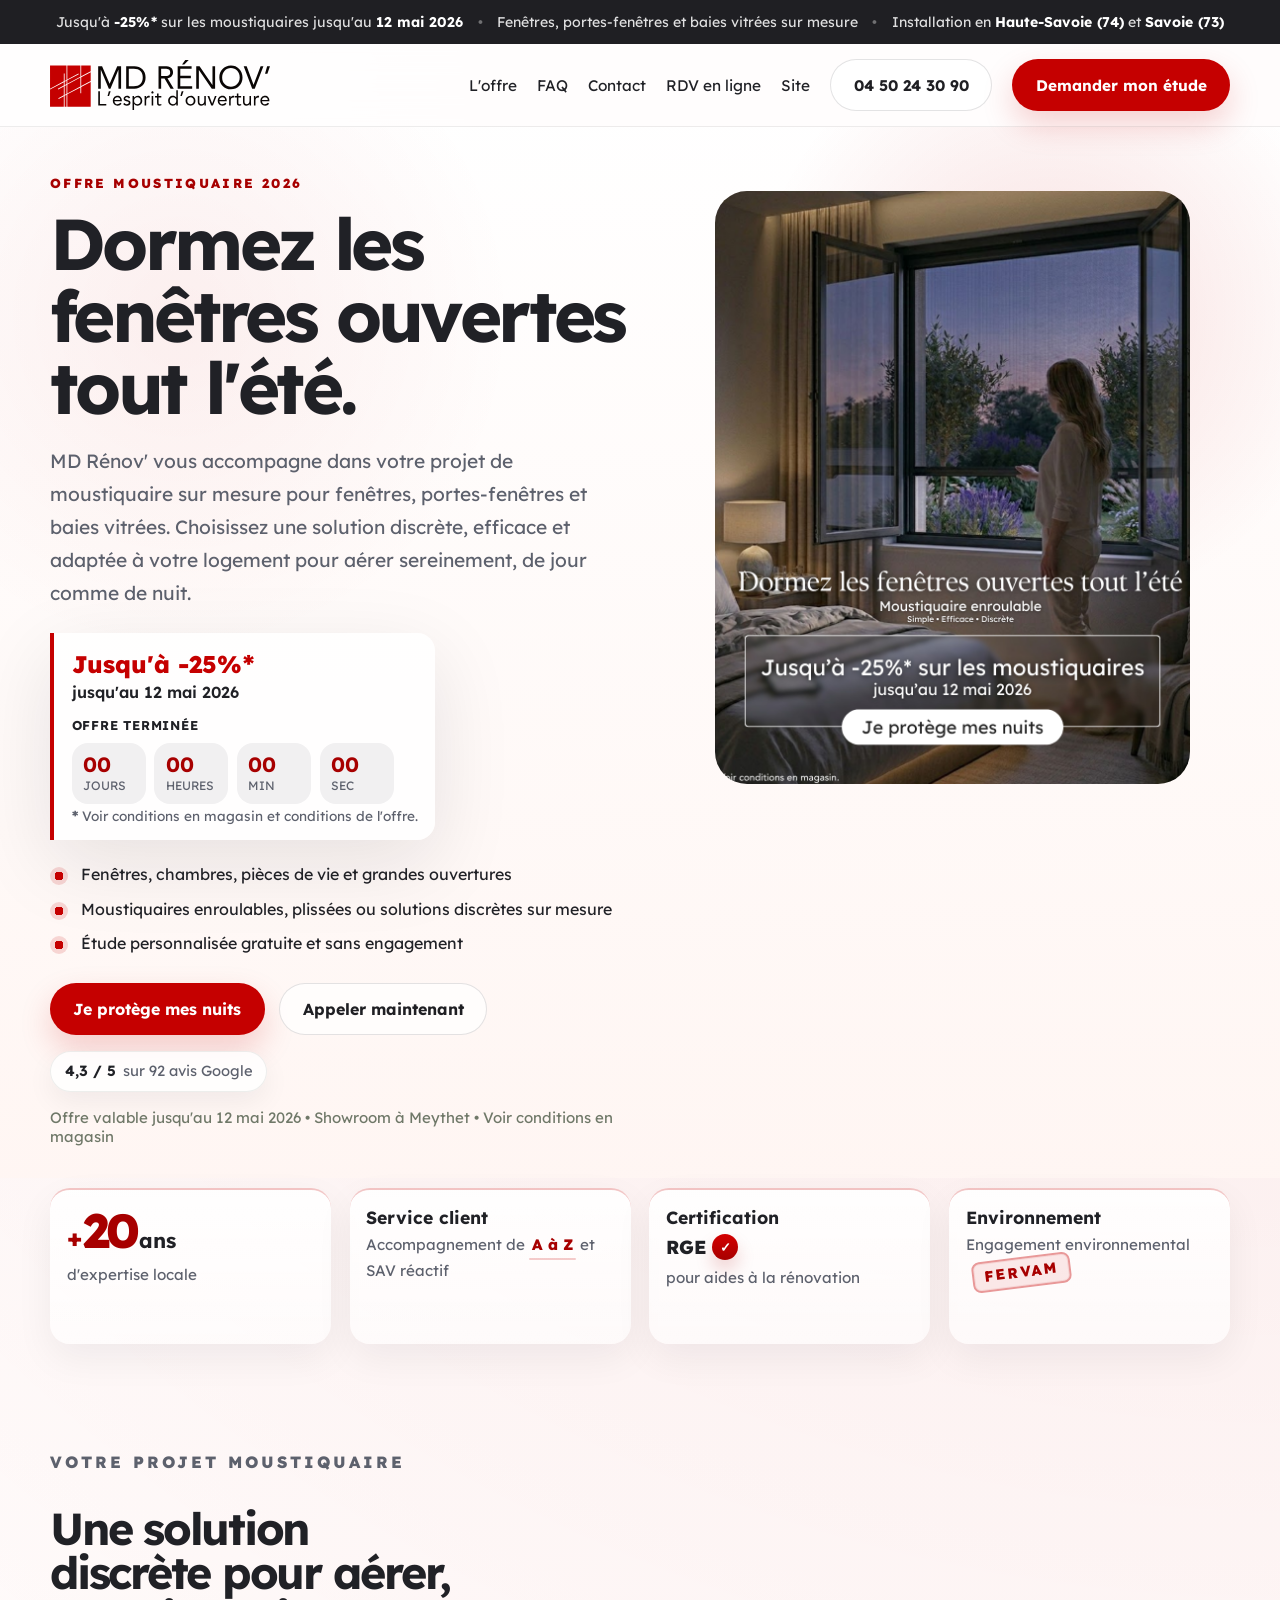
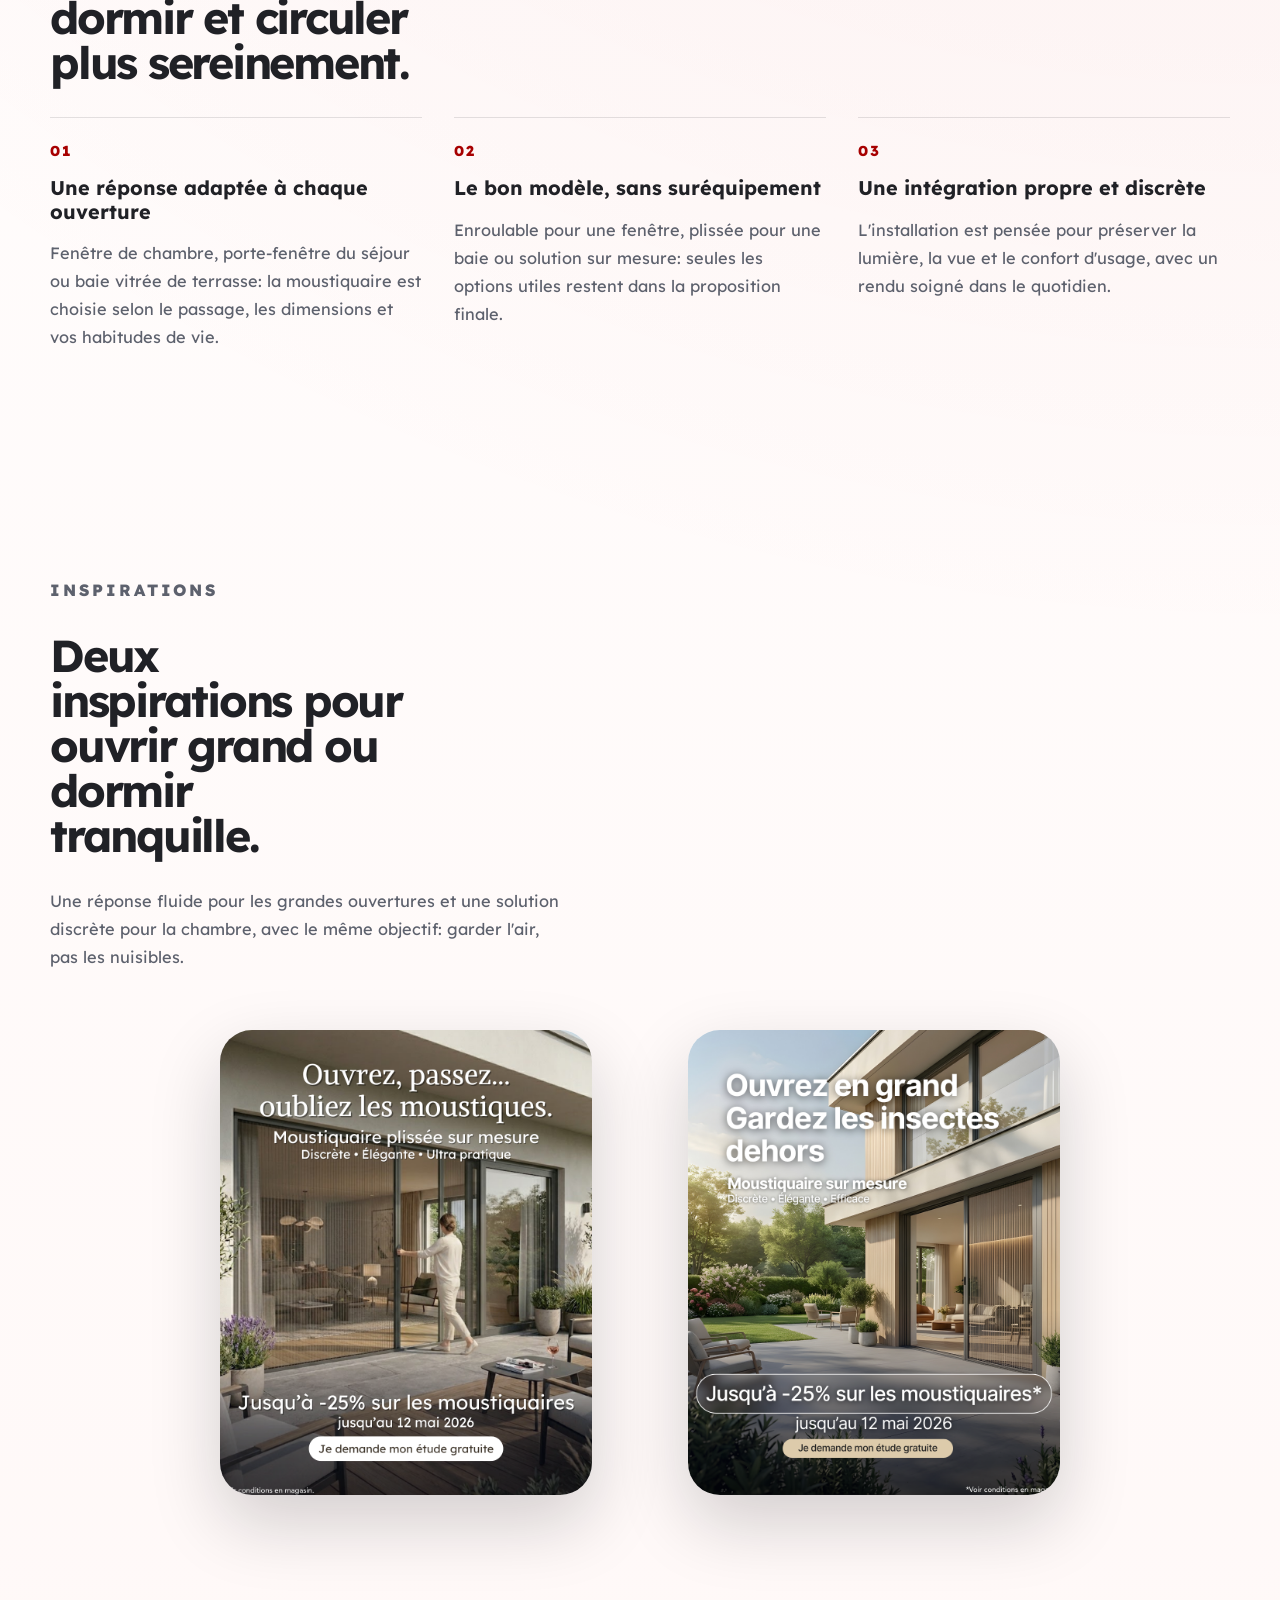
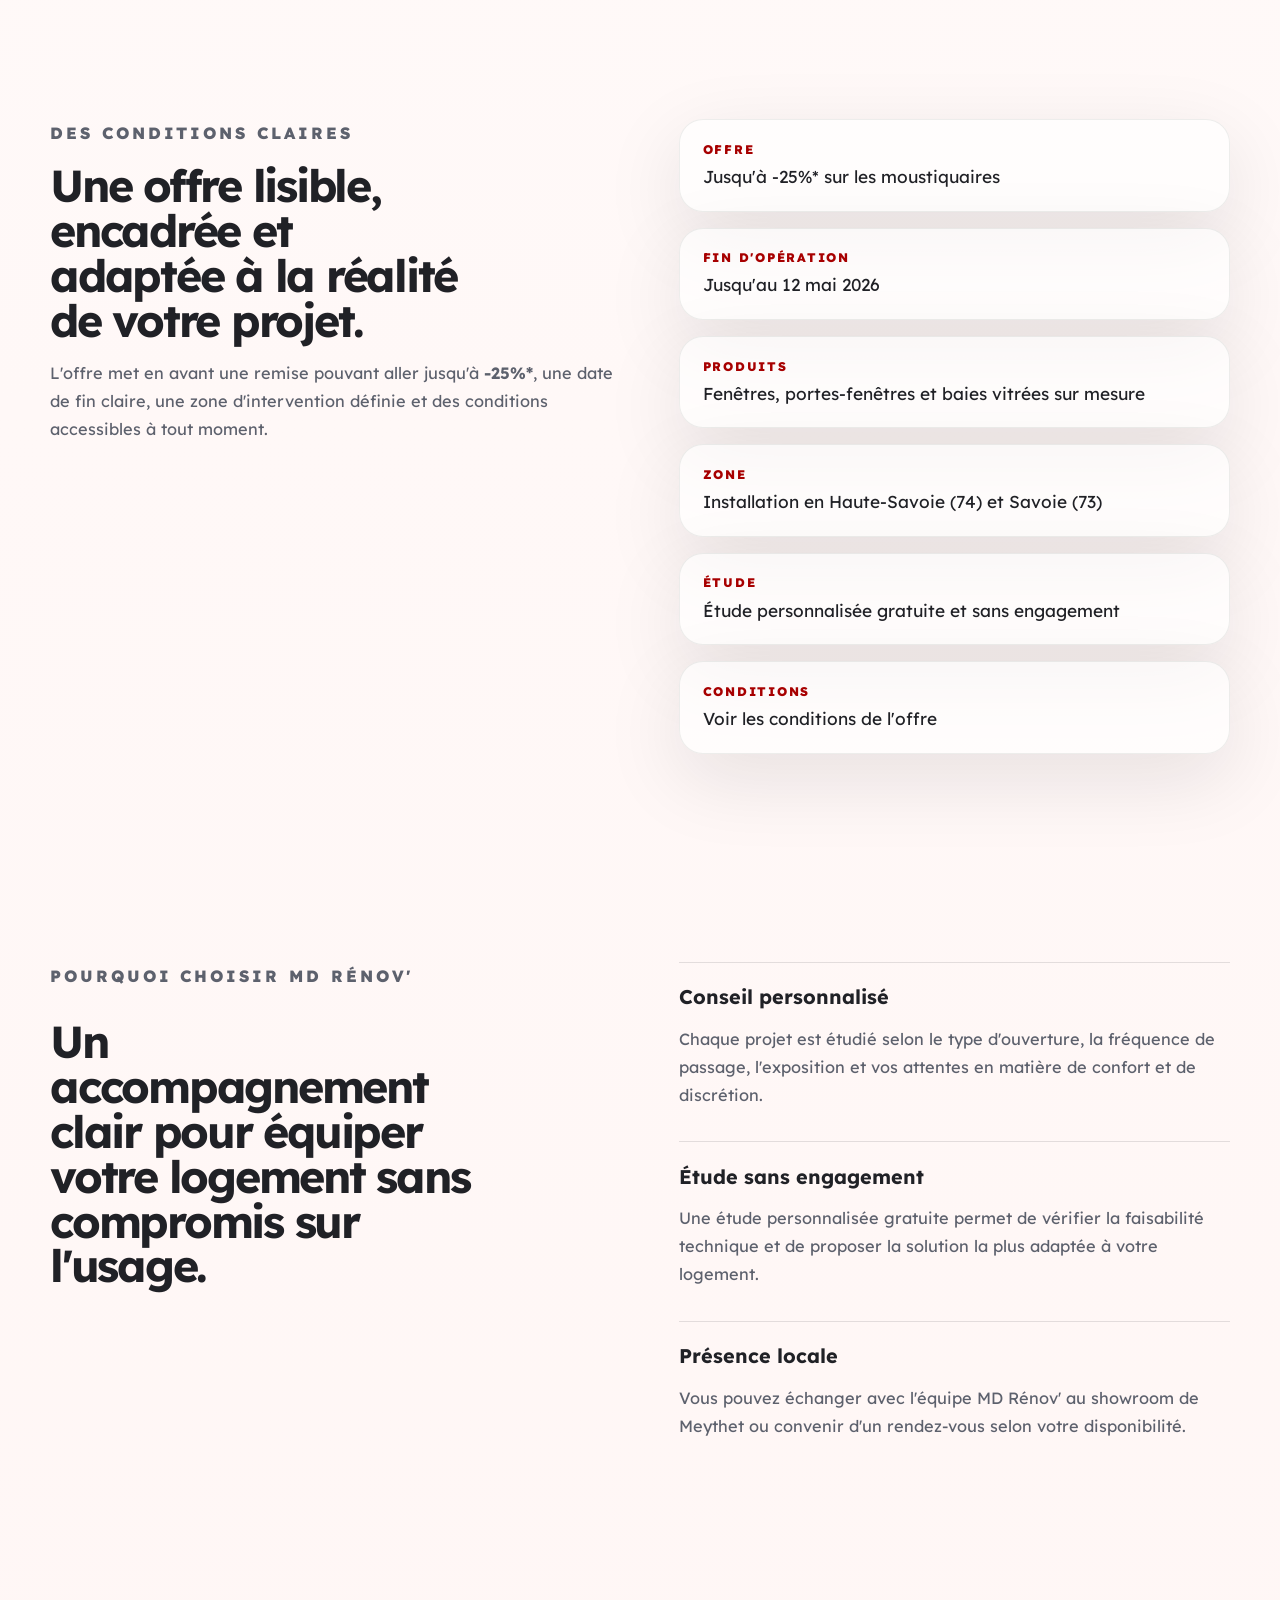
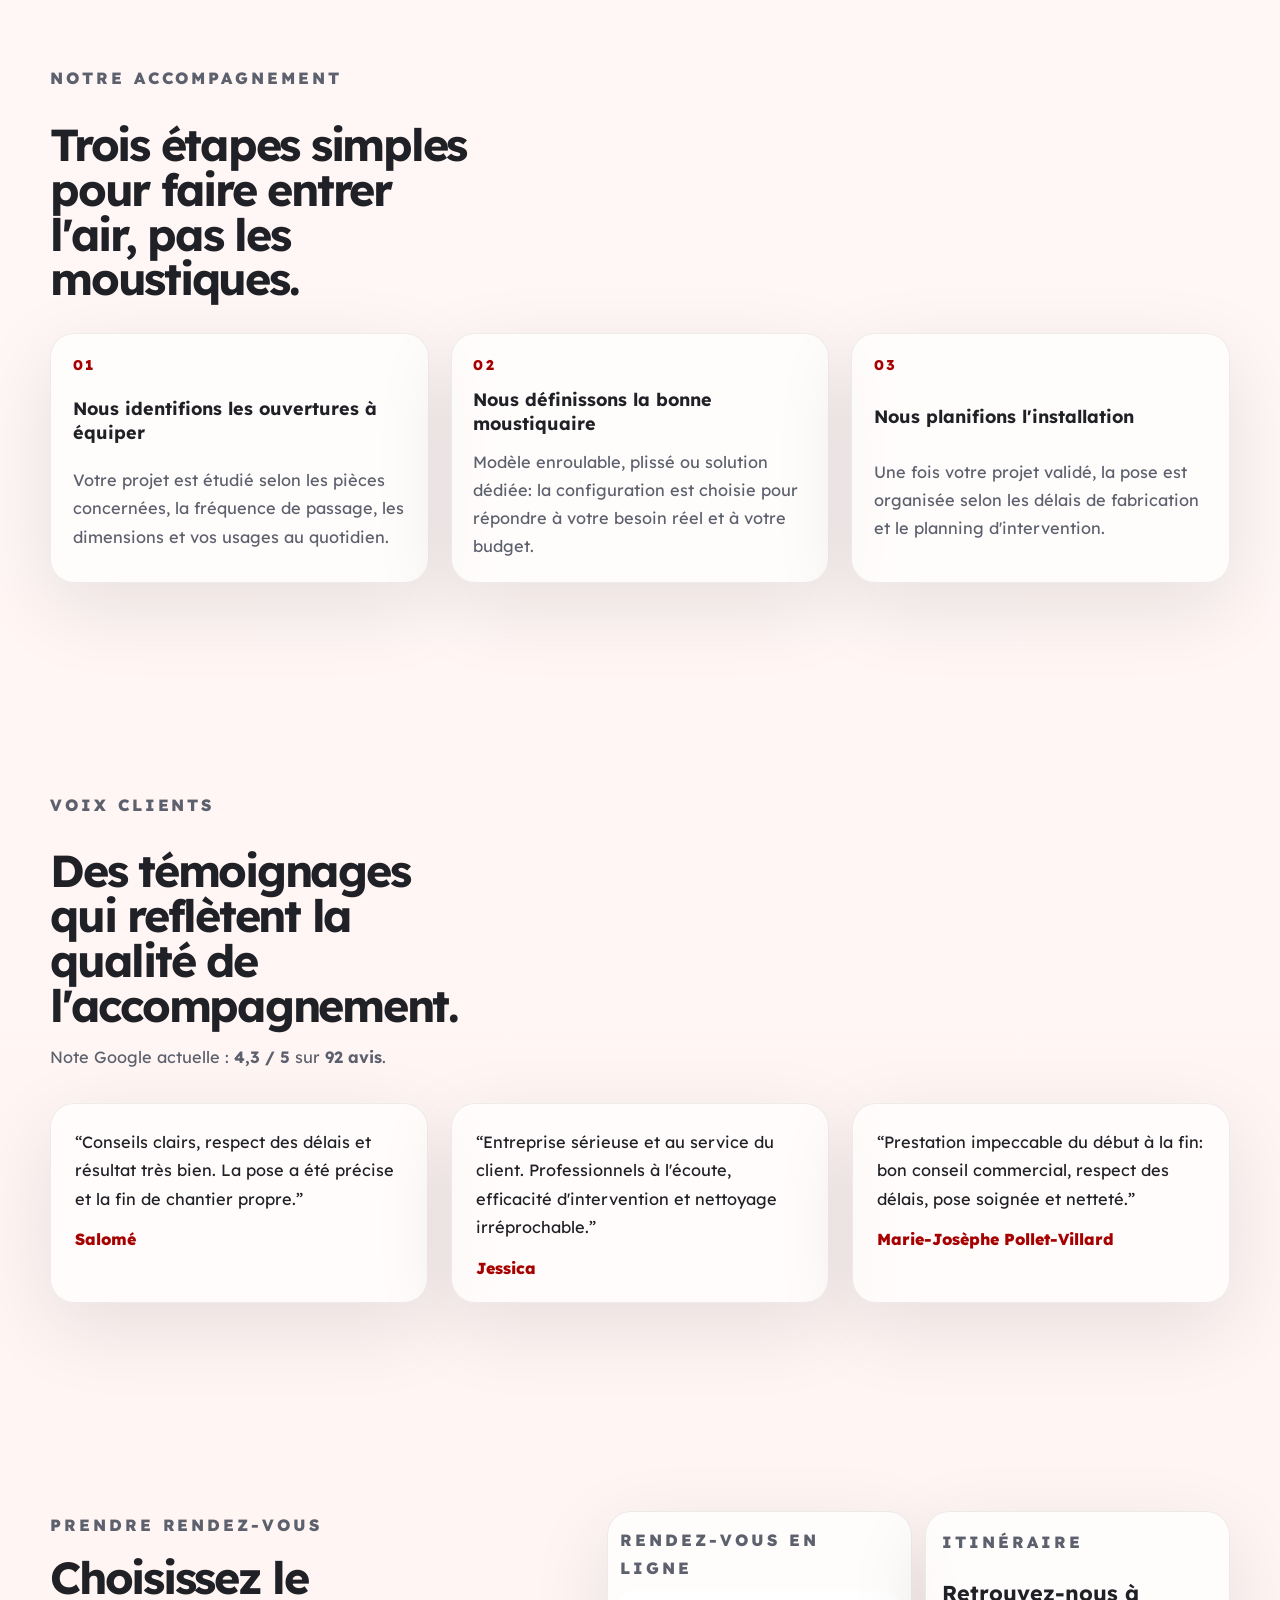
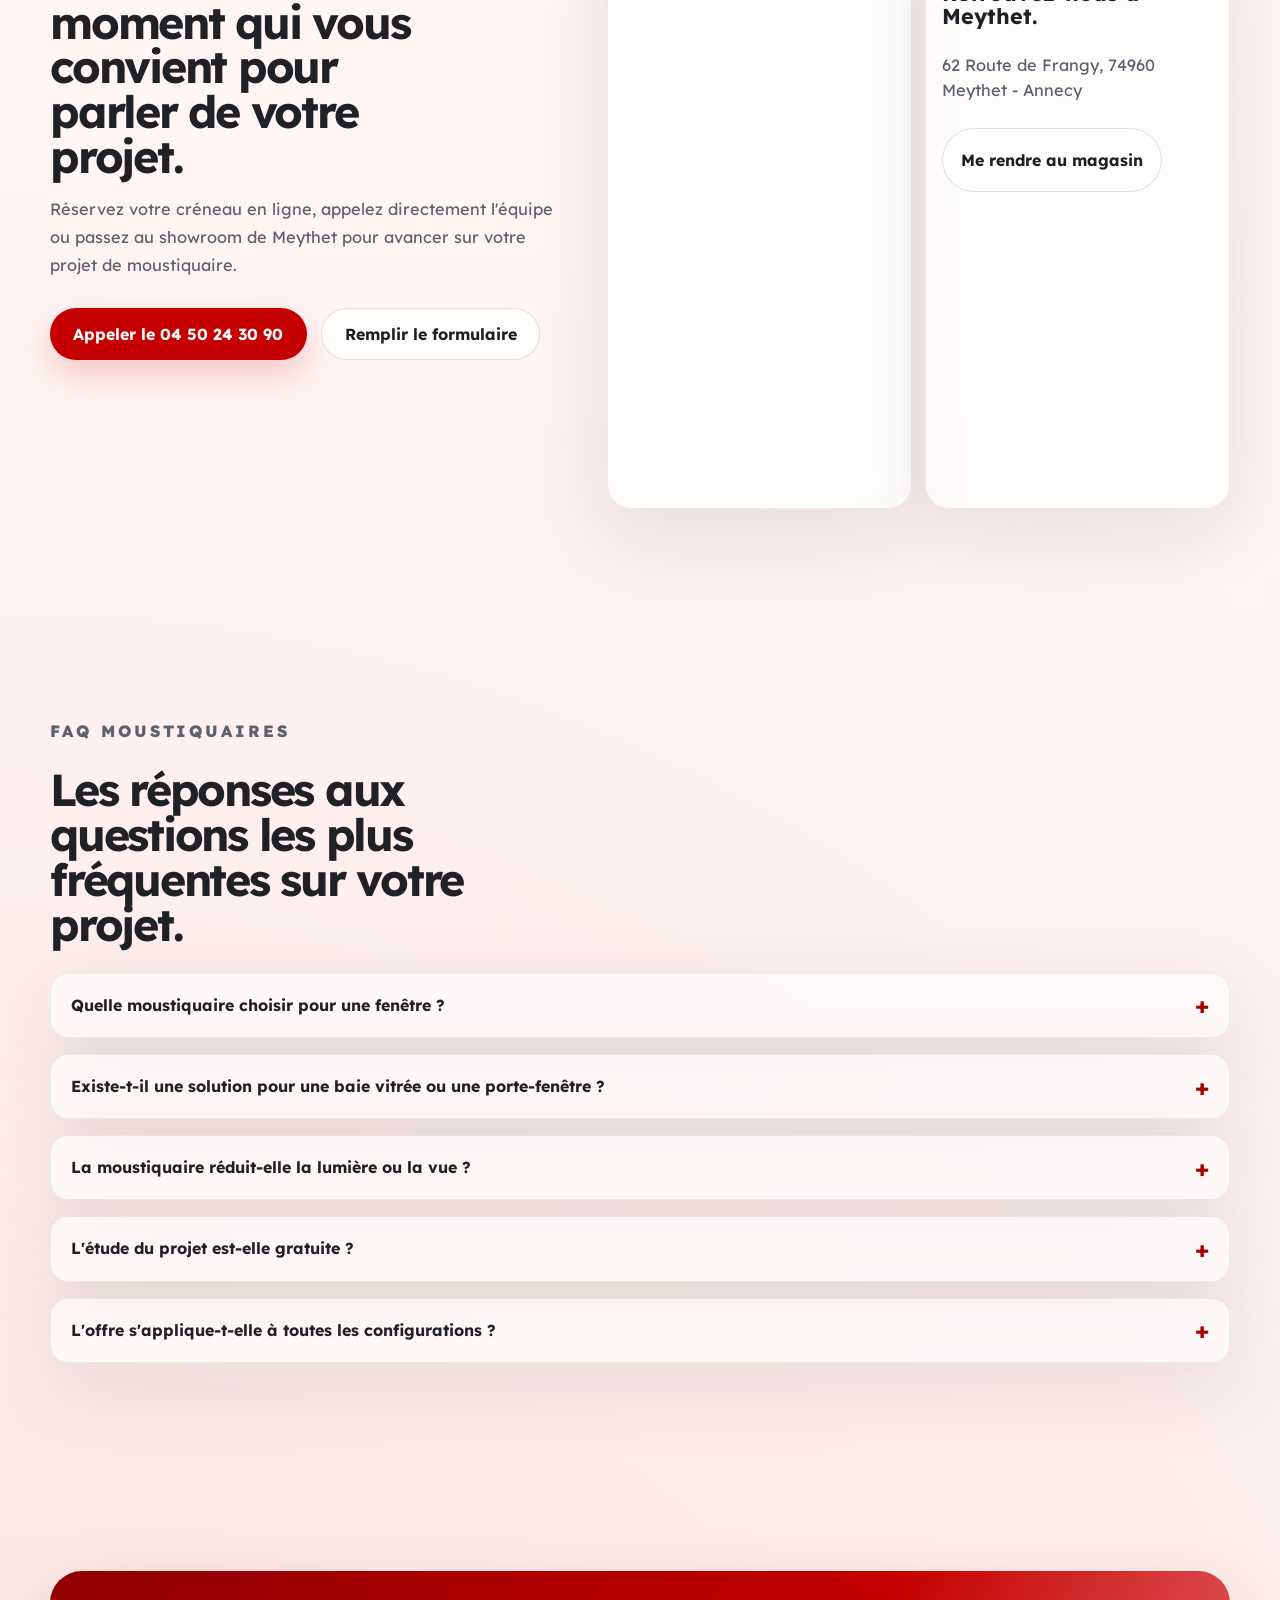
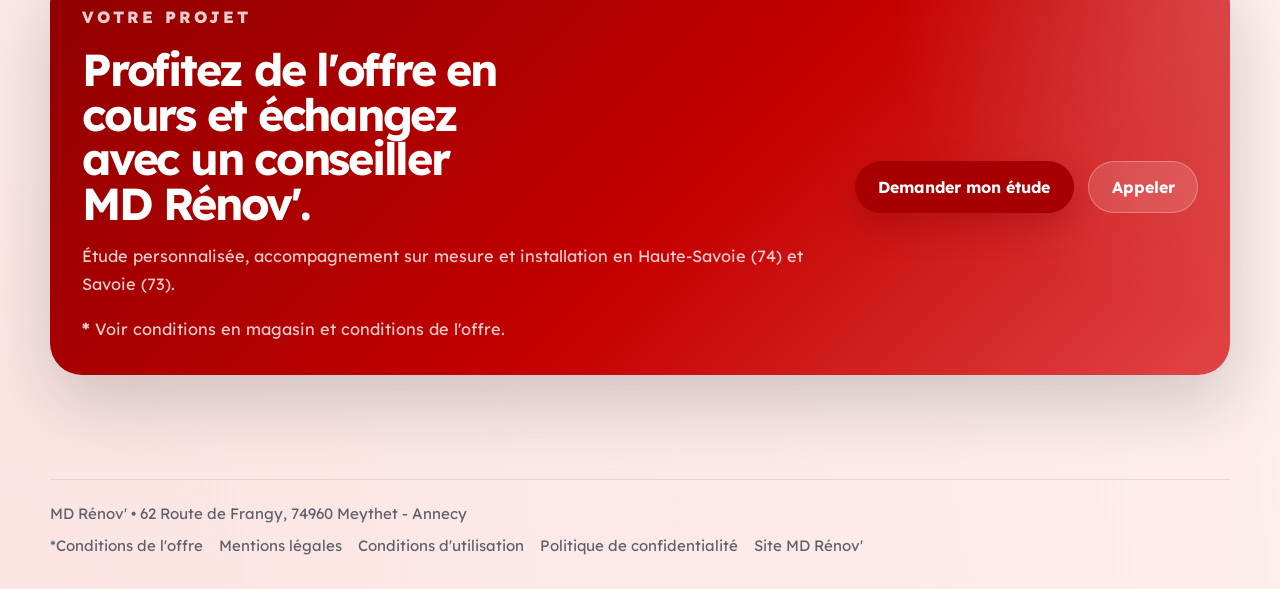
==== commit 91d8c88c: "Add files via upload" ====
--- a/index.html
+++ b/index.html
@@ -277,32 +277,28 @@
             <p class="trust-item__text">d'expertise locale</p>
           </article>
           <article class="trust-item trust-item--service reveal">
-            <p class="trust-item__title">Sur mesure</p>
+            <p class="trust-item__title">Service client</p>
             <p class="trust-item__text">
-              Une solution pensée selon vos
-              <span class="az-inline">ouvertures</span>, vos usages et le niveau de discrétion
-              recherché.
+              Accompagnement de
+              <span class="az-inline" aria-label="A à Z">A à Z</span>
+              et SAV réactif
             </p>
           </article>
           <article class="trust-item trust-item--badge reveal">
-            <p class="trust-item__title">Pose soignée</p>
+            <p class="trust-item__title">Certification</p>
             <p class="trust-item__subline trust-item__subline--rge">
-              <span>Précision</span>
+              <span>RGE</span>
               <span class="trust-badge trust-badge--inline" aria-hidden="true">
                 <span class="trust-badge__check">&#10003;</span>
               </span>
             </p>
-            <p class="trust-item__text">
-              Prise de cotes précise, étude technique et installation organisée par les équipes
-              MD Rénov'.
-            </p>
+            <p class="trust-item__text">pour aides à la rénovation</p>
           </article>
           <article class="trust-item trust-item--stamp reveal">
-            <p class="trust-item__title">Showroom</p>
+            <p class="trust-item__title">Environnement</p>
             <p class="trust-item__text">
-              Retrouvez-nous à
-              <span class="fervam-inline">Meythet</span> pour échanger sur les modèles, finitions et options
-              adaptées à votre habitat.
+              Engagement environnemental
+              <span class="fervam-inline">FERVAM</span>
             </p>
           </article>
         </div>
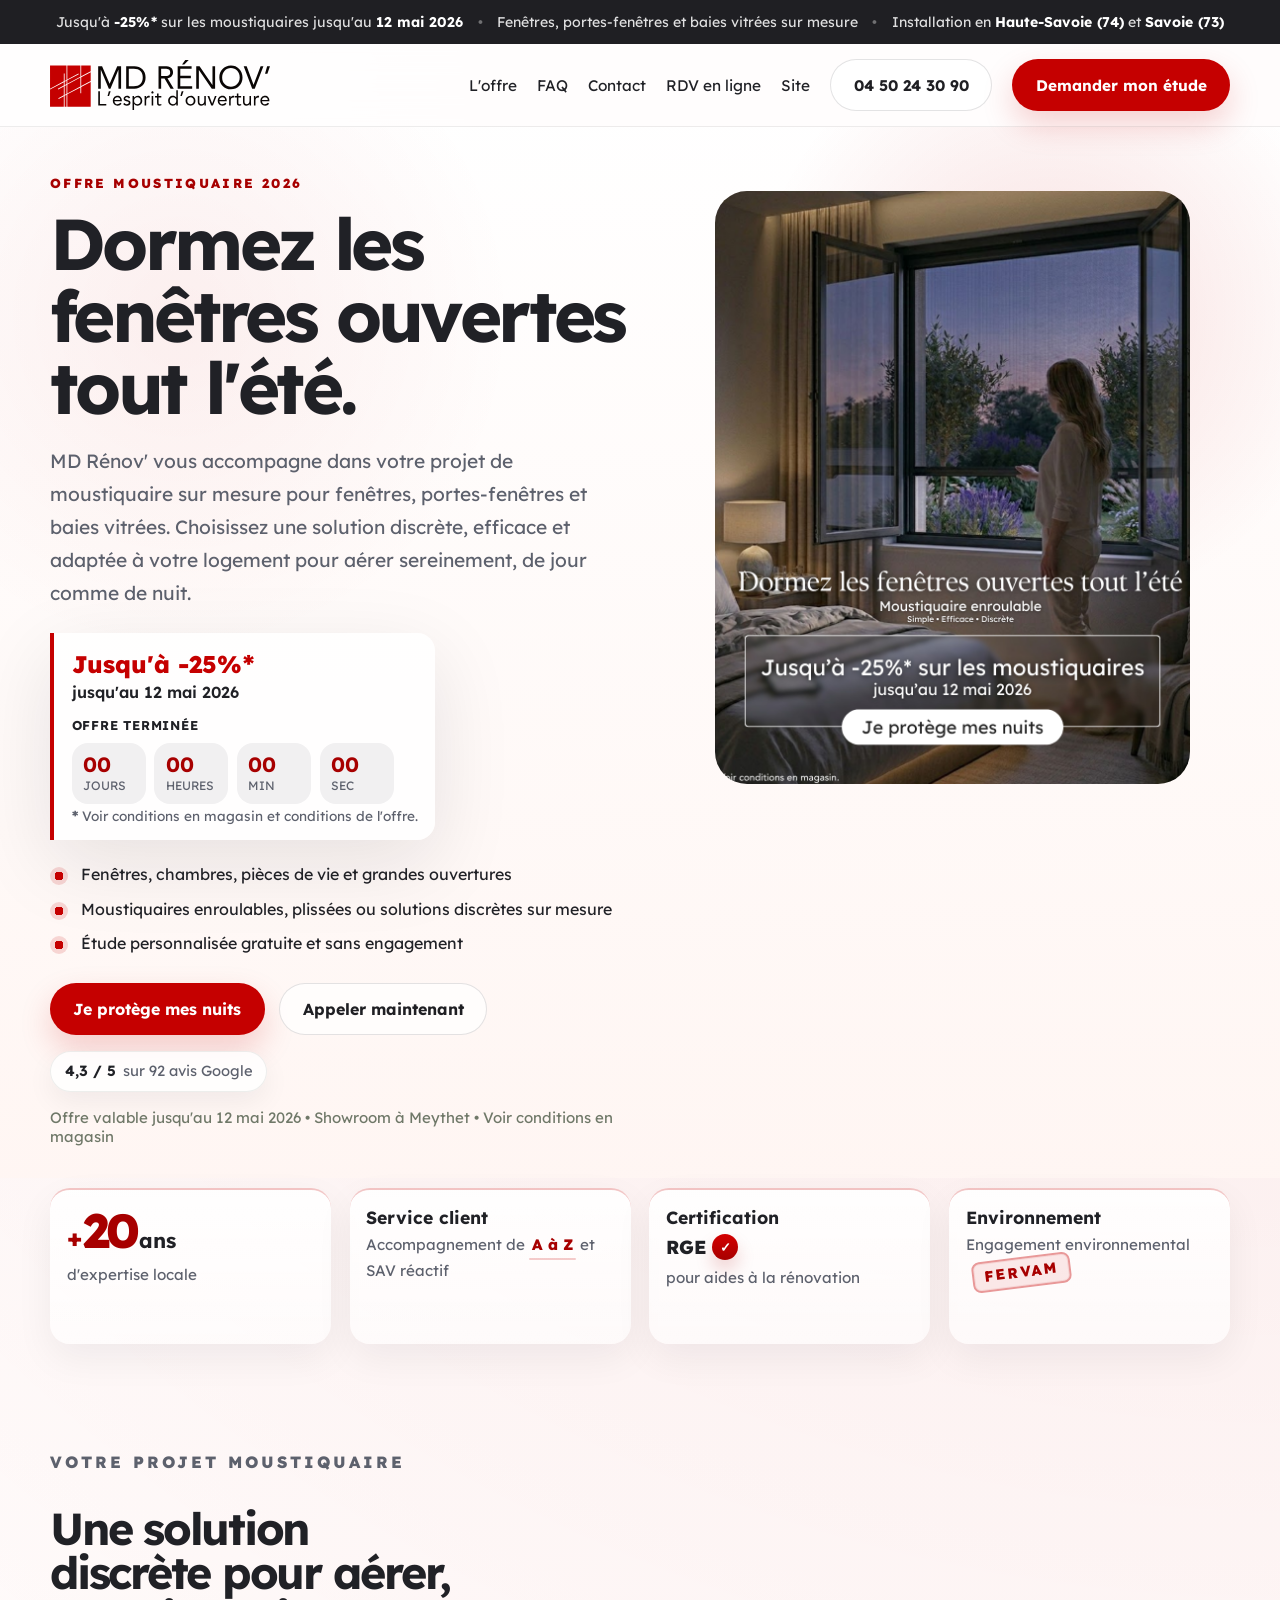
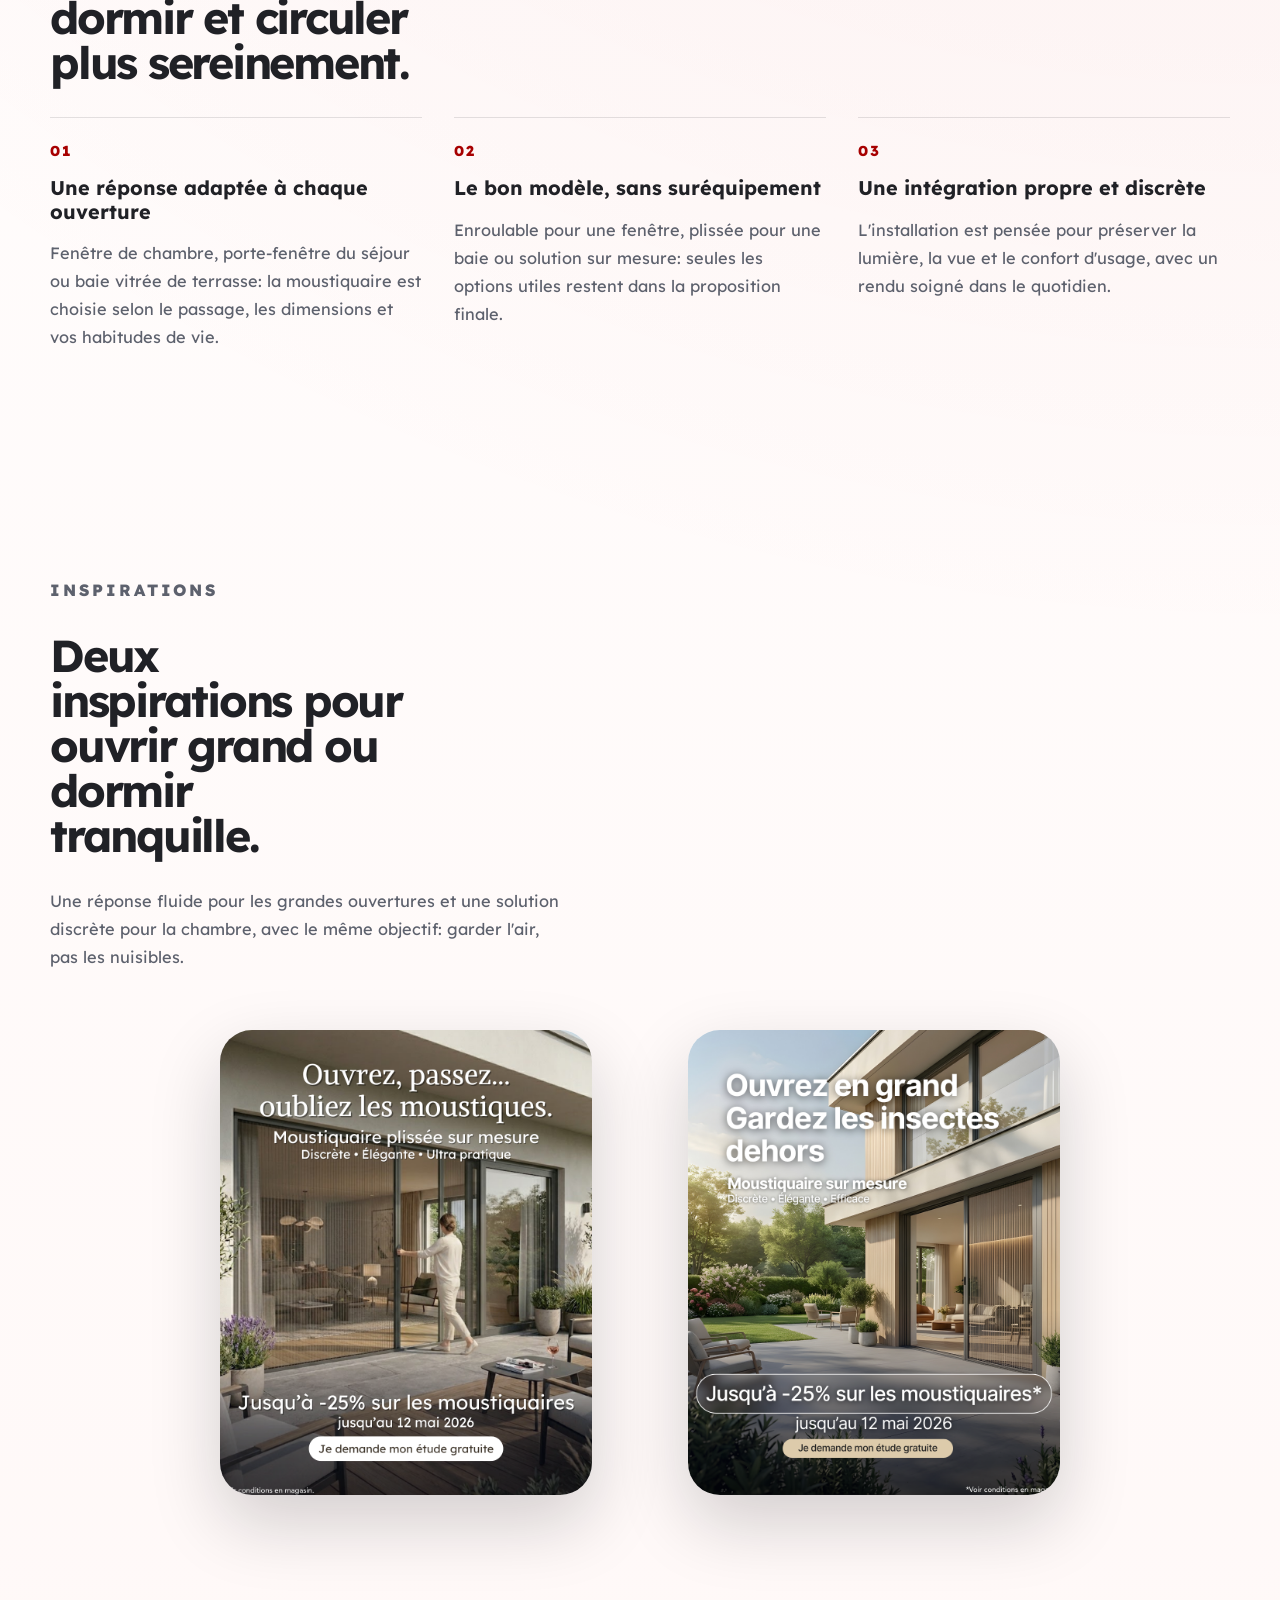
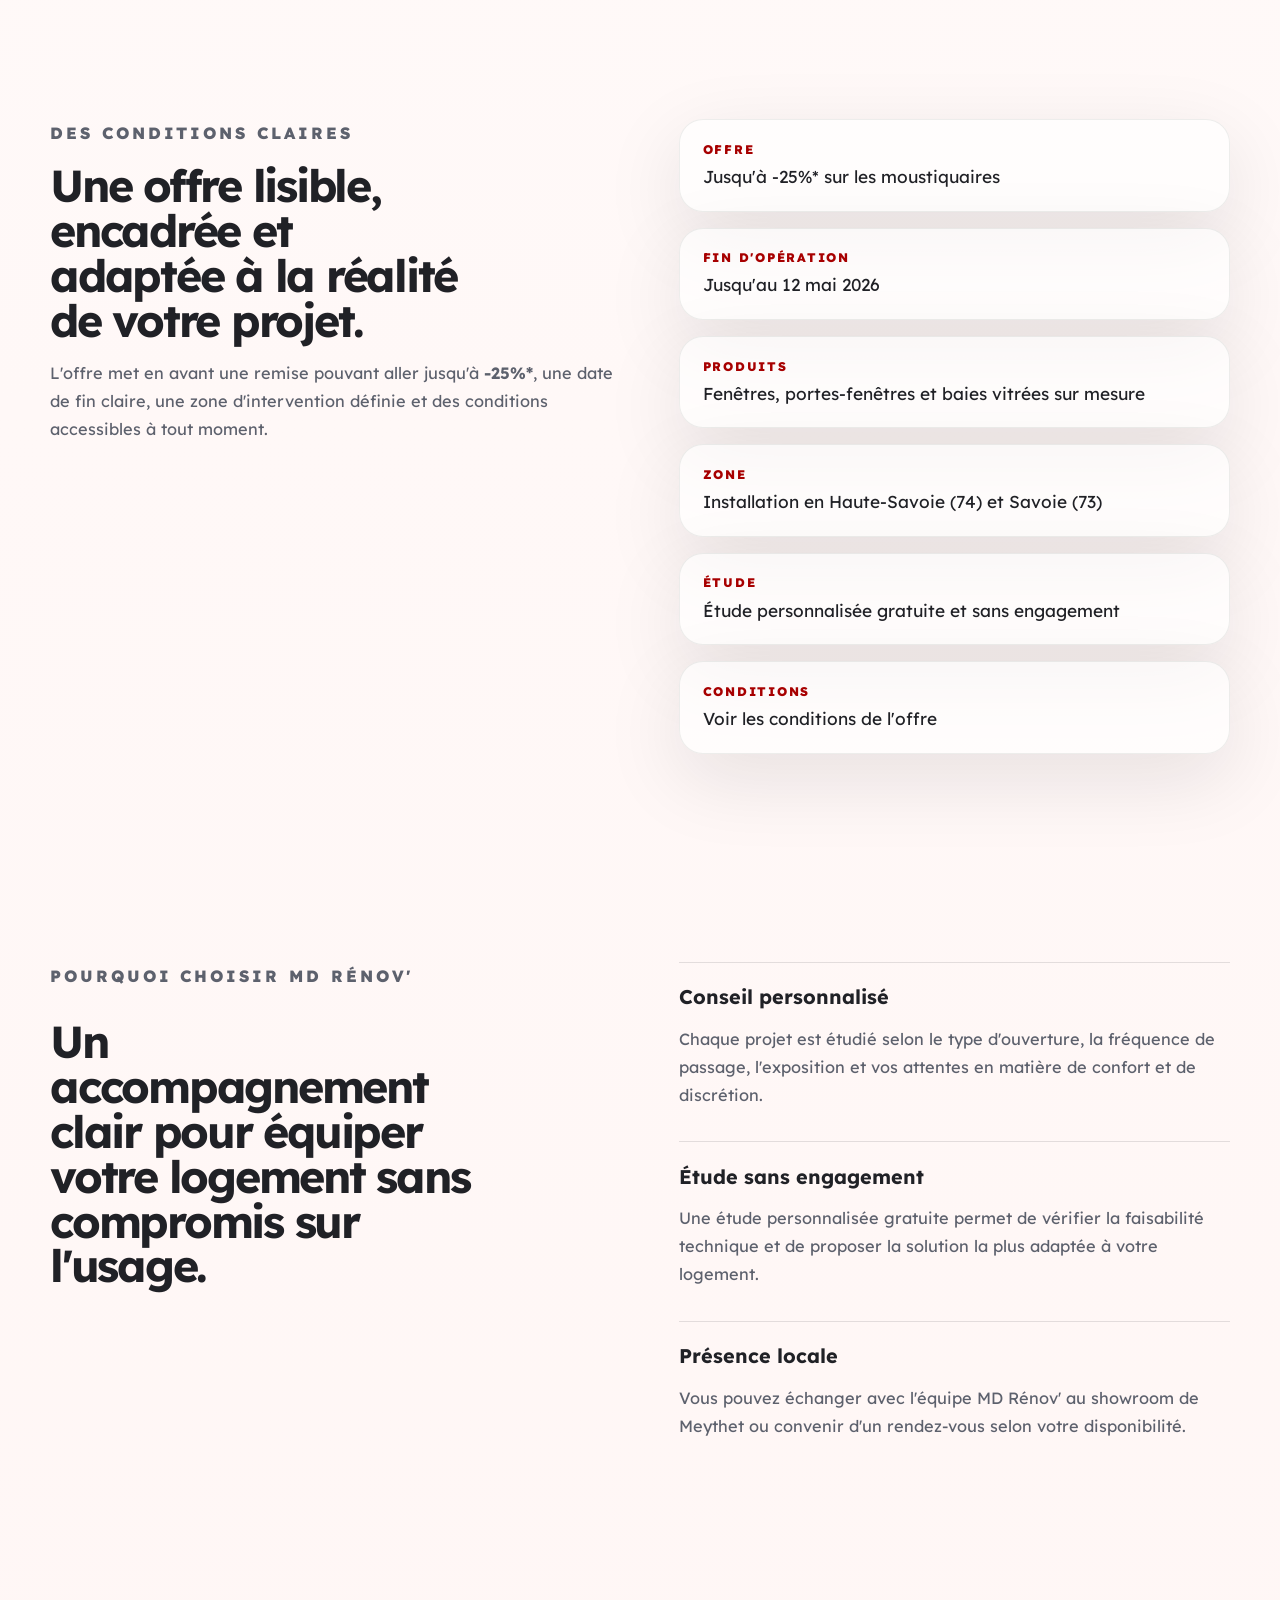
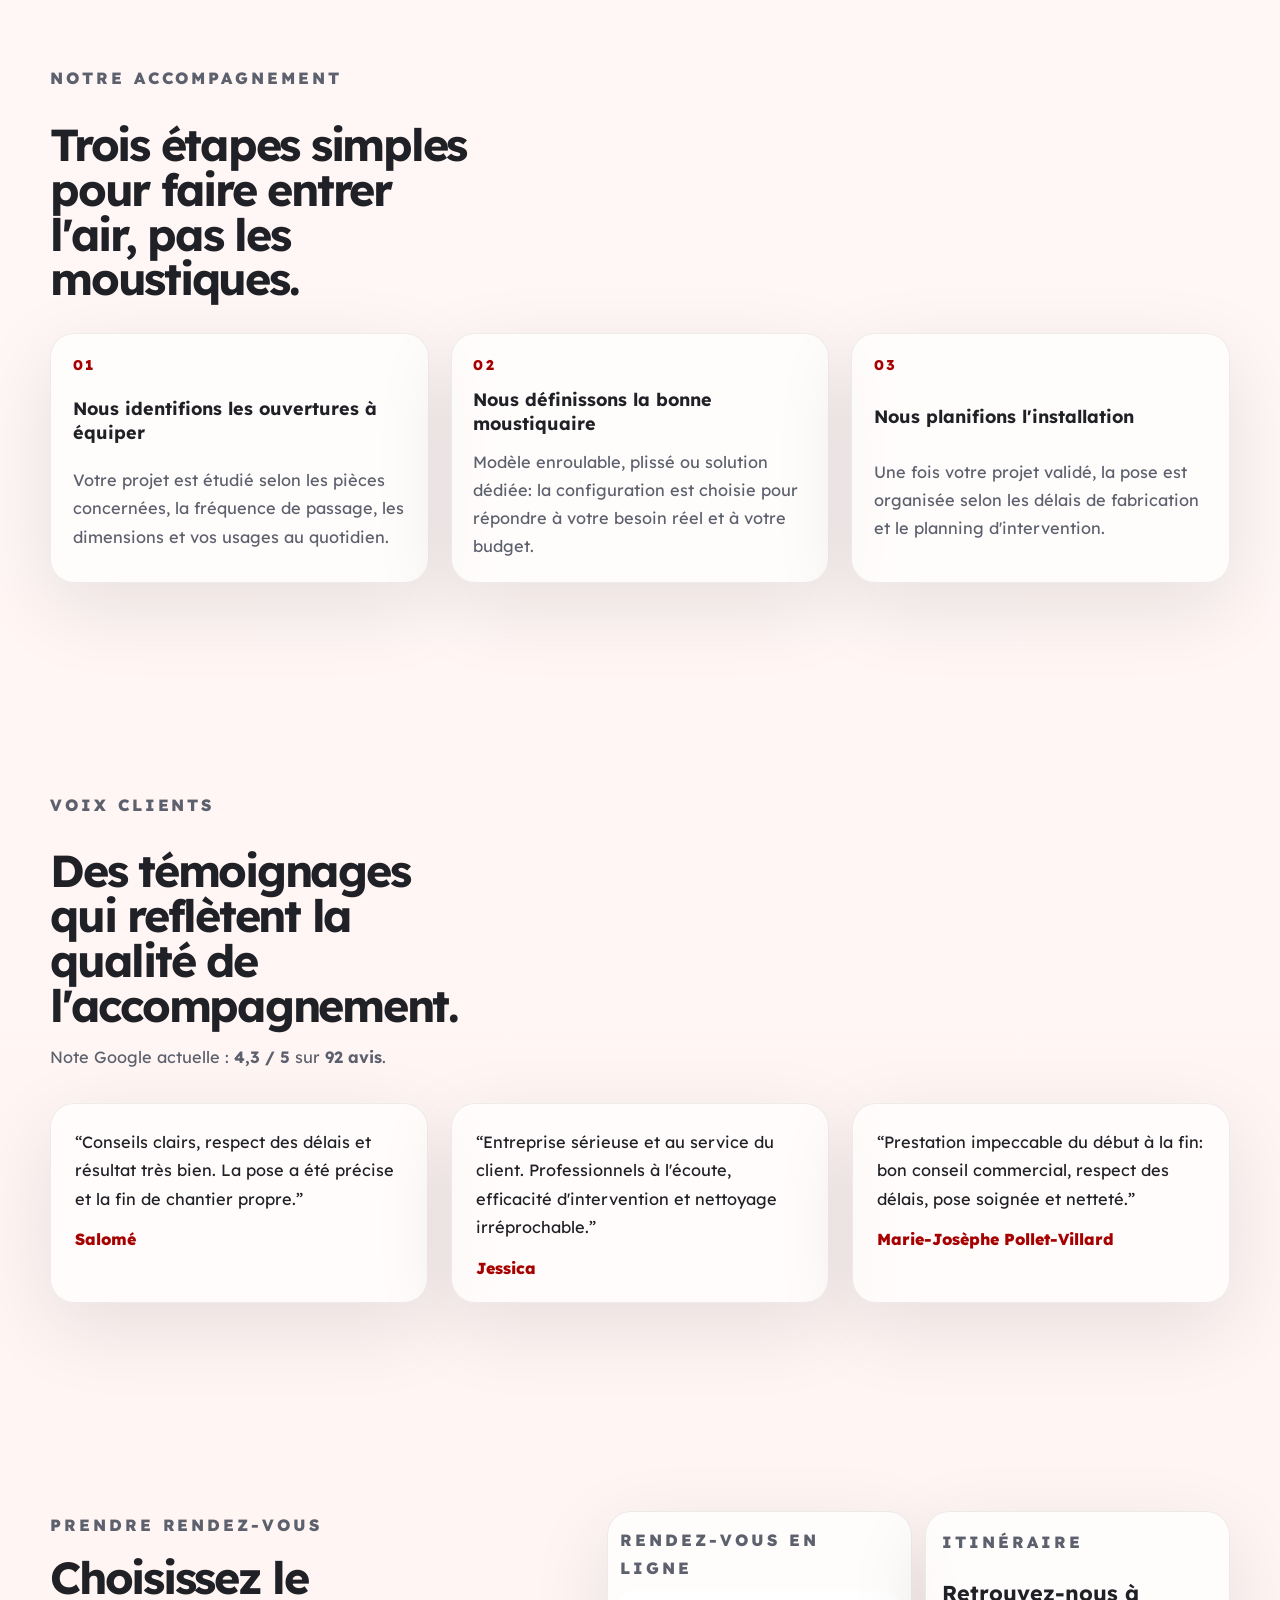
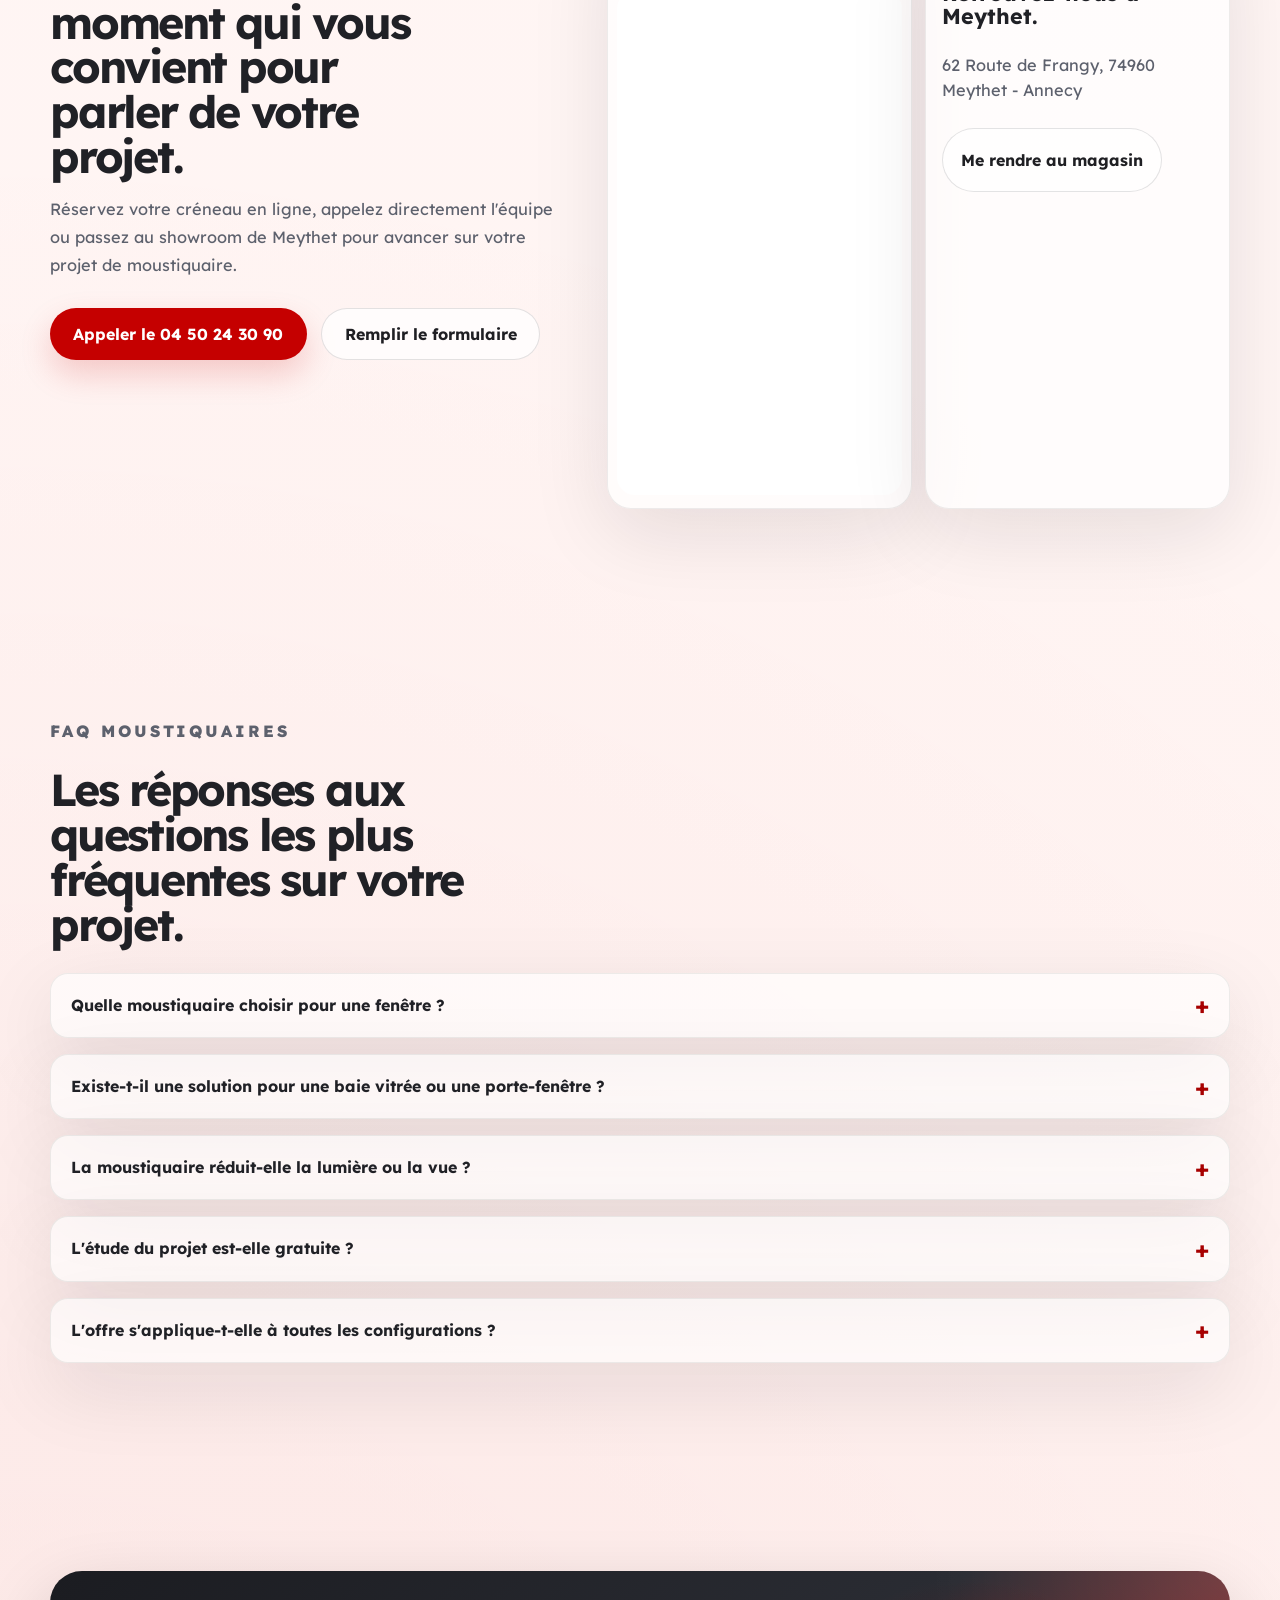
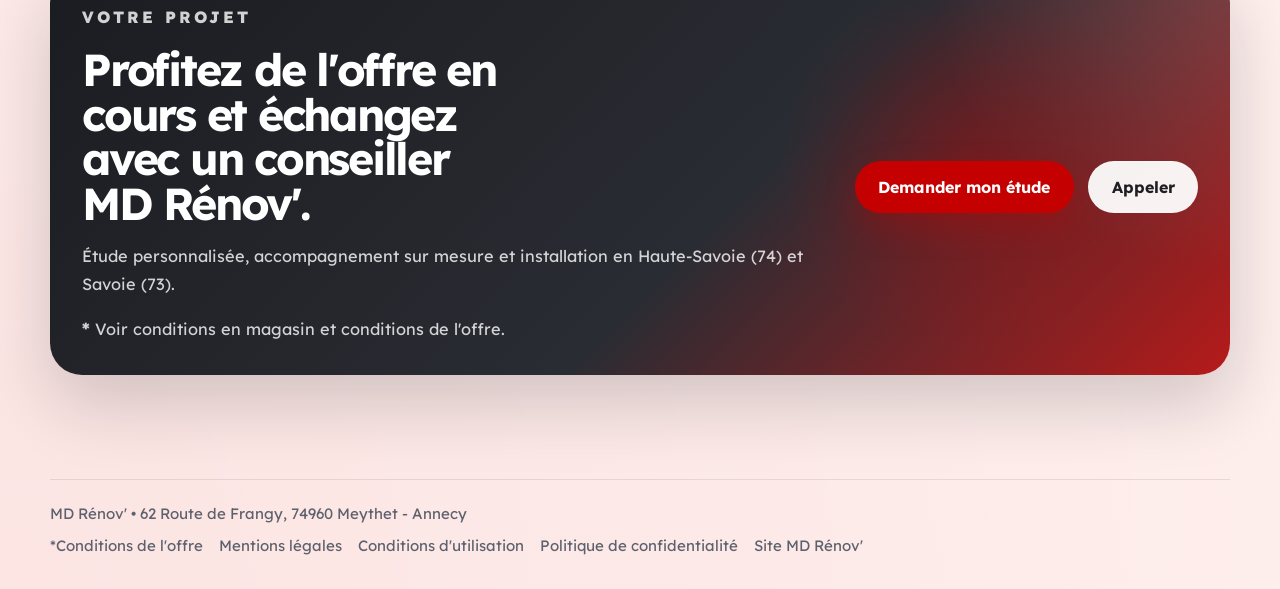
==== commit 2dfe71a4: "Add files via upload" ====
--- a/index.html
+++ b/index.html
@@ -29,7 +29,7 @@
     <meta property="og:url" content="https://moustiquaire-annecy.mdrenov-menuiserie.com/" />
     <meta
       property="og:image"
-      content="https://moustiquaire-annecy.mdrenov-menuiserie.com/5.png"
+      content="https://moustiquaire-annecy.mdrenov-menuiserie.com/6.png"
     />
     <meta name="twitter:card" content="summary_large_image" />
     <meta
@@ -42,7 +42,7 @@
     />
     <meta
       name="twitter:image"
-      content="https://moustiquaire-annecy.mdrenov-menuiserie.com/5.png"
+      content="https://moustiquaire-annecy.mdrenov-menuiserie.com/6.png"
     />
     <link rel="icon" type="image/svg+xml" href="./logo-mdr-site.svg" />
     <link rel="shortcut icon" href="./logo-mdr-site.svg" />
@@ -95,6 +95,7 @@
           },
           {
             "@type": "Service",
+            "@id": "https://moustiquaire-annecy.mdrenov-menuiserie.com/#service",
             "serviceType": "Fourniture et pose de moustiquaires sur mesure",
             "provider": {
               "@id": "https://moustiquaire-annecy.mdrenov-menuiserie.com/#business"
@@ -105,6 +106,59 @@
               "availabilityEnds": "2026-05-12",
               "description": "Jusqu'à -25% sur les moustiquaires jusqu'au 12 mai 2026. Voir conditions en magasin."
             }
+          },
+          {
+            "@type": "ImageObject",
+            "@id": "https://moustiquaire-annecy.mdrenov-menuiserie.com/#primaryimage",
+            "url": "https://moustiquaire-annecy.mdrenov-menuiserie.com/6.png",
+            "contentUrl": "https://moustiquaire-annecy.mdrenov-menuiserie.com/6.png",
+            "caption": "Moustiquaire enroulable sur mesure installée sur une fenêtre de chambre"
+          },
+          {
+            "@type": "FAQPage",
+            "@id": "https://moustiquaire-annecy.mdrenov-menuiserie.com/#faq",
+            "mainEntity": [
+              {
+                "@type": "Question",
+                "name": "Quelle moustiquaire choisir pour une fenêtre ?",
+                "acceptedAnswer": {
+                  "@type": "Answer",
+                  "text": "Le choix dépend des dimensions, de la fréquence d'ouverture et du niveau de discrétion recherché. L'étude personnalisée permet de définir la solution la plus adaptée à votre fenêtre."
+                }
+              },
+              {
+                "@type": "Question",
+                "name": "Existe-t-il une solution pour une baie vitrée ou une porte-fenêtre ?",
+                "acceptedAnswer": {
+                  "@type": "Answer",
+                  "text": "Oui. Selon le passage attendu et la largeur à couvrir, une moustiquaire plissée ou une solution sur mesure peut être proposée pour conserver un usage fluide au quotidien."
+                }
+              },
+              {
+                "@type": "Question",
+                "name": "La moustiquaire réduit-elle la lumière ou la vue ?",
+                "acceptedAnswer": {
+                  "@type": "Answer",
+                  "text": "Les modèles sont pensés pour rester discrets et préserver le confort visuel. La solution retenue dépend du type d'ouverture et du rendu souhaité."
+                }
+              },
+              {
+                "@type": "Question",
+                "name": "L'étude du projet est-elle gratuite ?",
+                "acceptedAnswer": {
+                  "@type": "Answer",
+                  "text": "Oui. Une étude personnalisée gratuite et sans engagement permet d'analyser la faisabilité technique, les ouvertures à équiper et la solution la plus adaptée à votre habitation."
+                }
+              },
+              {
+                "@type": "Question",
+                "name": "L'offre s'applique-t-elle à toutes les configurations ?",
+                "acceptedAnswer": {
+                  "@type": "Answer",
+                  "text": "La remise peut aller jusqu'à -25 % selon le type d'ouverture, les dimensions, la configuration du projet, le modèle choisi, les options et les contraintes techniques d'installation. Toutes les configurations ne sont donc pas nécessairement éligibles à la remise maximale."
+                }
+              }
+            ]
           }
         ]
       }
@@ -242,7 +296,7 @@
               <a class="button button--primary" href="#agendize">Je protège mes nuits</a>
               <a class="button button--ghost" href="tel:+33450243090">Appeler maintenant</a>
             </div>
-            <p class="hero-proof">
+            <p class="hero-proof hero-proof--plain-mobile">
               <strong>4,3 / 5</strong>
               <span>sur 92 avis Google</span>
             </p>
@@ -605,7 +659,7 @@
     </main>
 
     <div class="mobile-bar">
-      <a href="#agendize">Étude gratuite</a>
+      <a href="#agendize">Prendre RDV</a>
       <a href="tel:+33450243090">Appeler</a>
     </div>
 
--- a/styles.css
+++ b/styles.css
@@ -1217,8 +1217,9 @@
   border-radius: var(--radius-xl);
   color: var(--white);
   background:
-    radial-gradient(circle at top right, rgba(255, 255, 255, 0.18), transparent 28%),
-    linear-gradient(135deg, #8f0000 0%, #c50000 56%, #e14545 100%);
+    radial-gradient(circle at 78% 48%, rgba(197, 0, 0, 0.26), transparent 20%),
+    radial-gradient(circle at top right, rgba(255, 255, 255, 0.12), transparent 24%),
+    linear-gradient(135deg, #1b1c21 0%, #2a2c33 58%, #b61a1a 100%);
   box-shadow: var(--shadow-strong);
 }
 
@@ -1229,14 +1230,14 @@
 
 .cta-box .button--primary {
   color: var(--white);
-  background: var(--terracotta-deep);
-  box-shadow: 0 14px 32px rgba(120, 0, 0, 0.28);
+  background: #c50000;
+  box-shadow: 0 14px 32px rgba(197, 0, 0, 0.28);
 }
 
 .cta-box .button--ghost {
-  color: var(--white);
-  background: rgba(255, 255, 255, 0.14);
-  border-color: rgba(255, 255, 255, 0.28);
+  color: var(--pine);
+  background: rgba(255, 255, 255, 0.94);
+  border-color: rgba(255, 255, 255, 0.2);
 }
 
 .mobile-bar {
@@ -1438,6 +1439,16 @@
     font-size: 0.84rem;
     text-align: center;
   }
+  .hero-proof--plain-mobile {
+    justify-content: flex-start;
+    width: auto;
+    padding: 0;
+    border: 0;
+    border-radius: 0;
+    background: transparent;
+    box-shadow: none;
+    text-align: left;
+  }
   .hero-actions .button {
     width: 100%;
     min-height: 48px;
